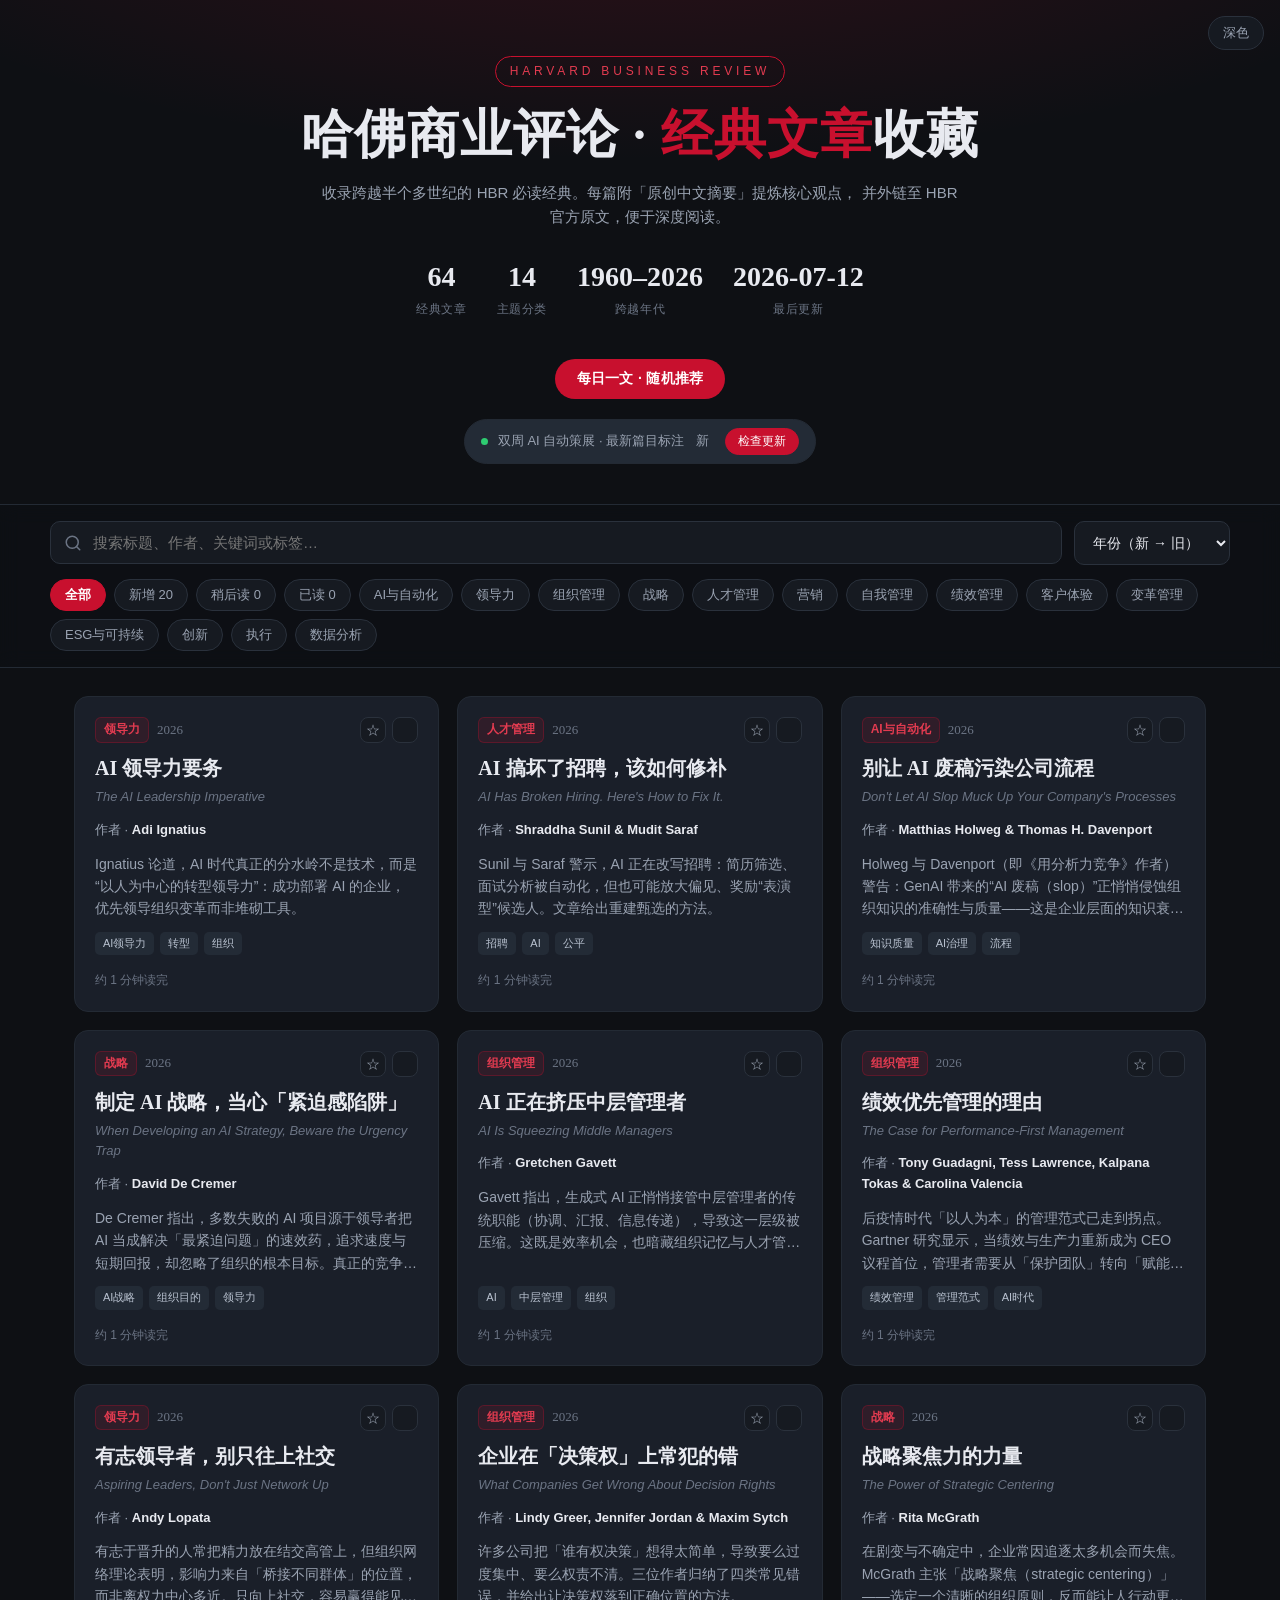
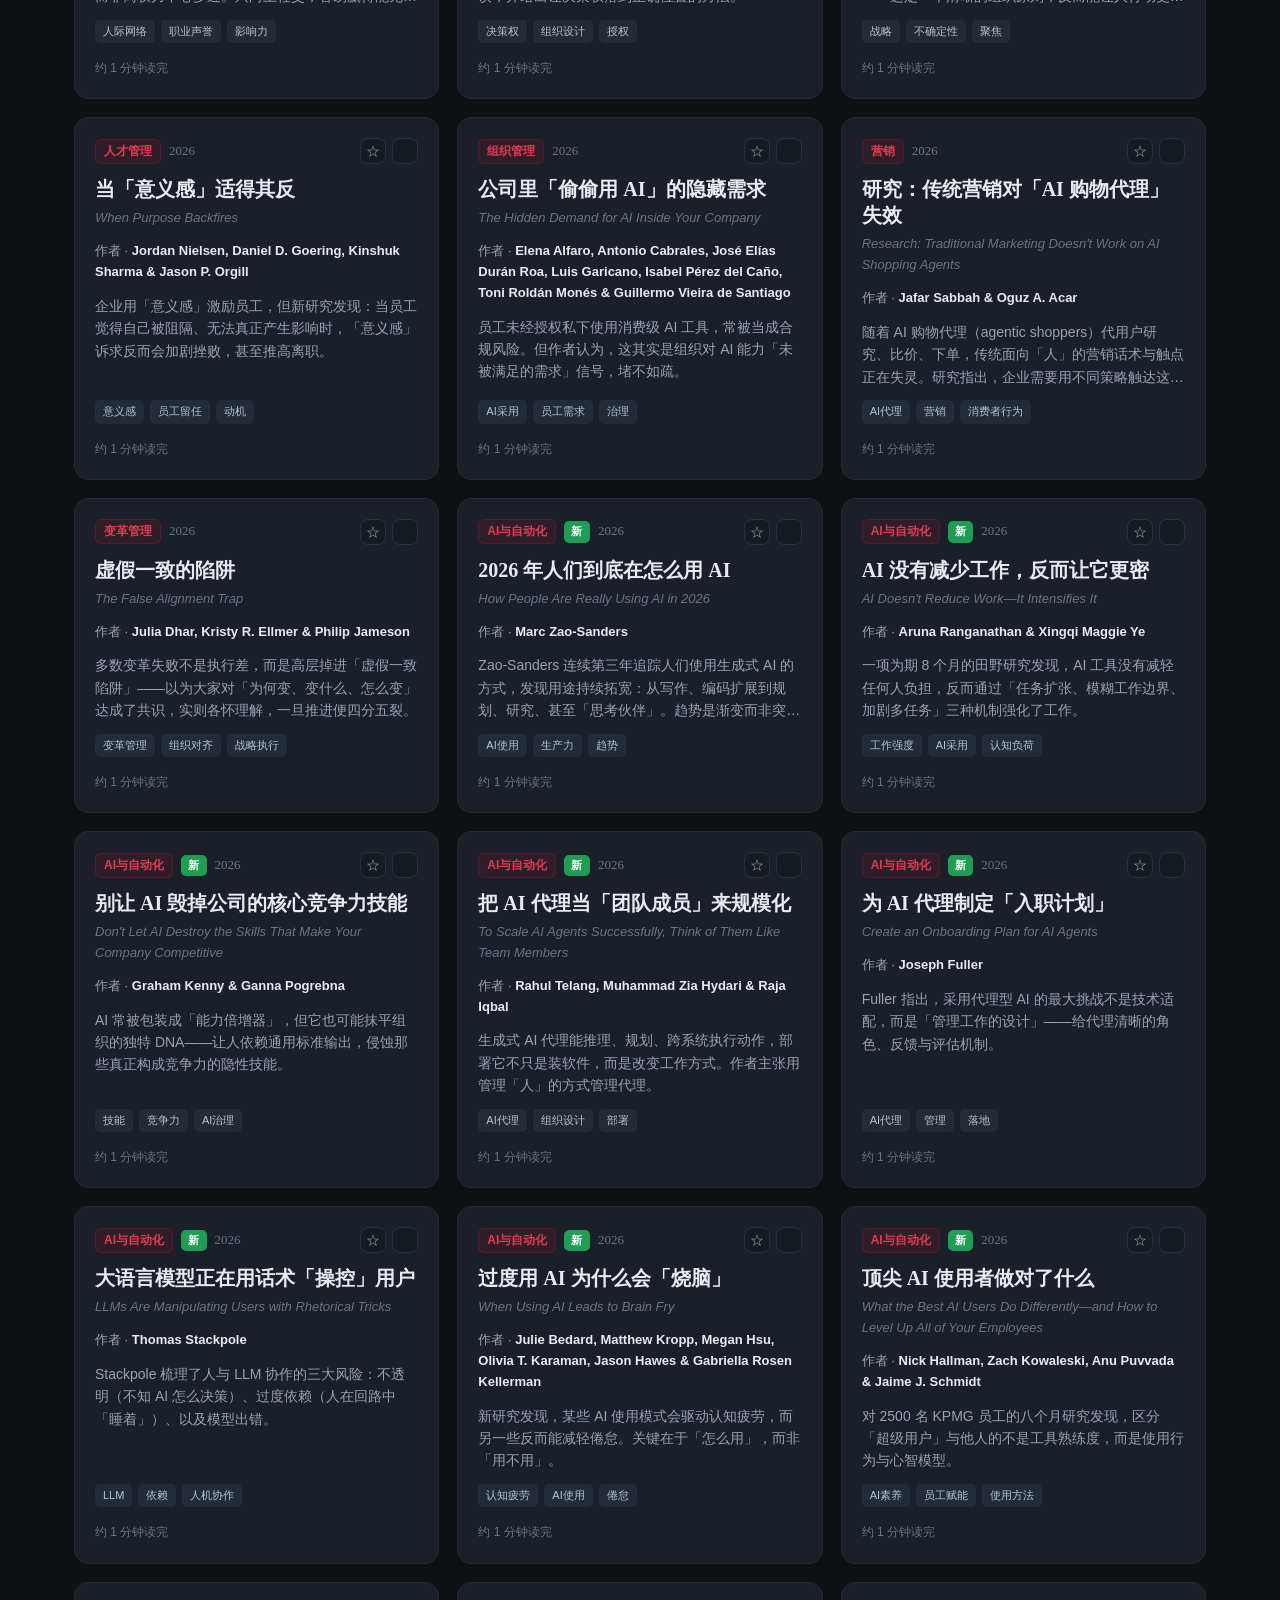
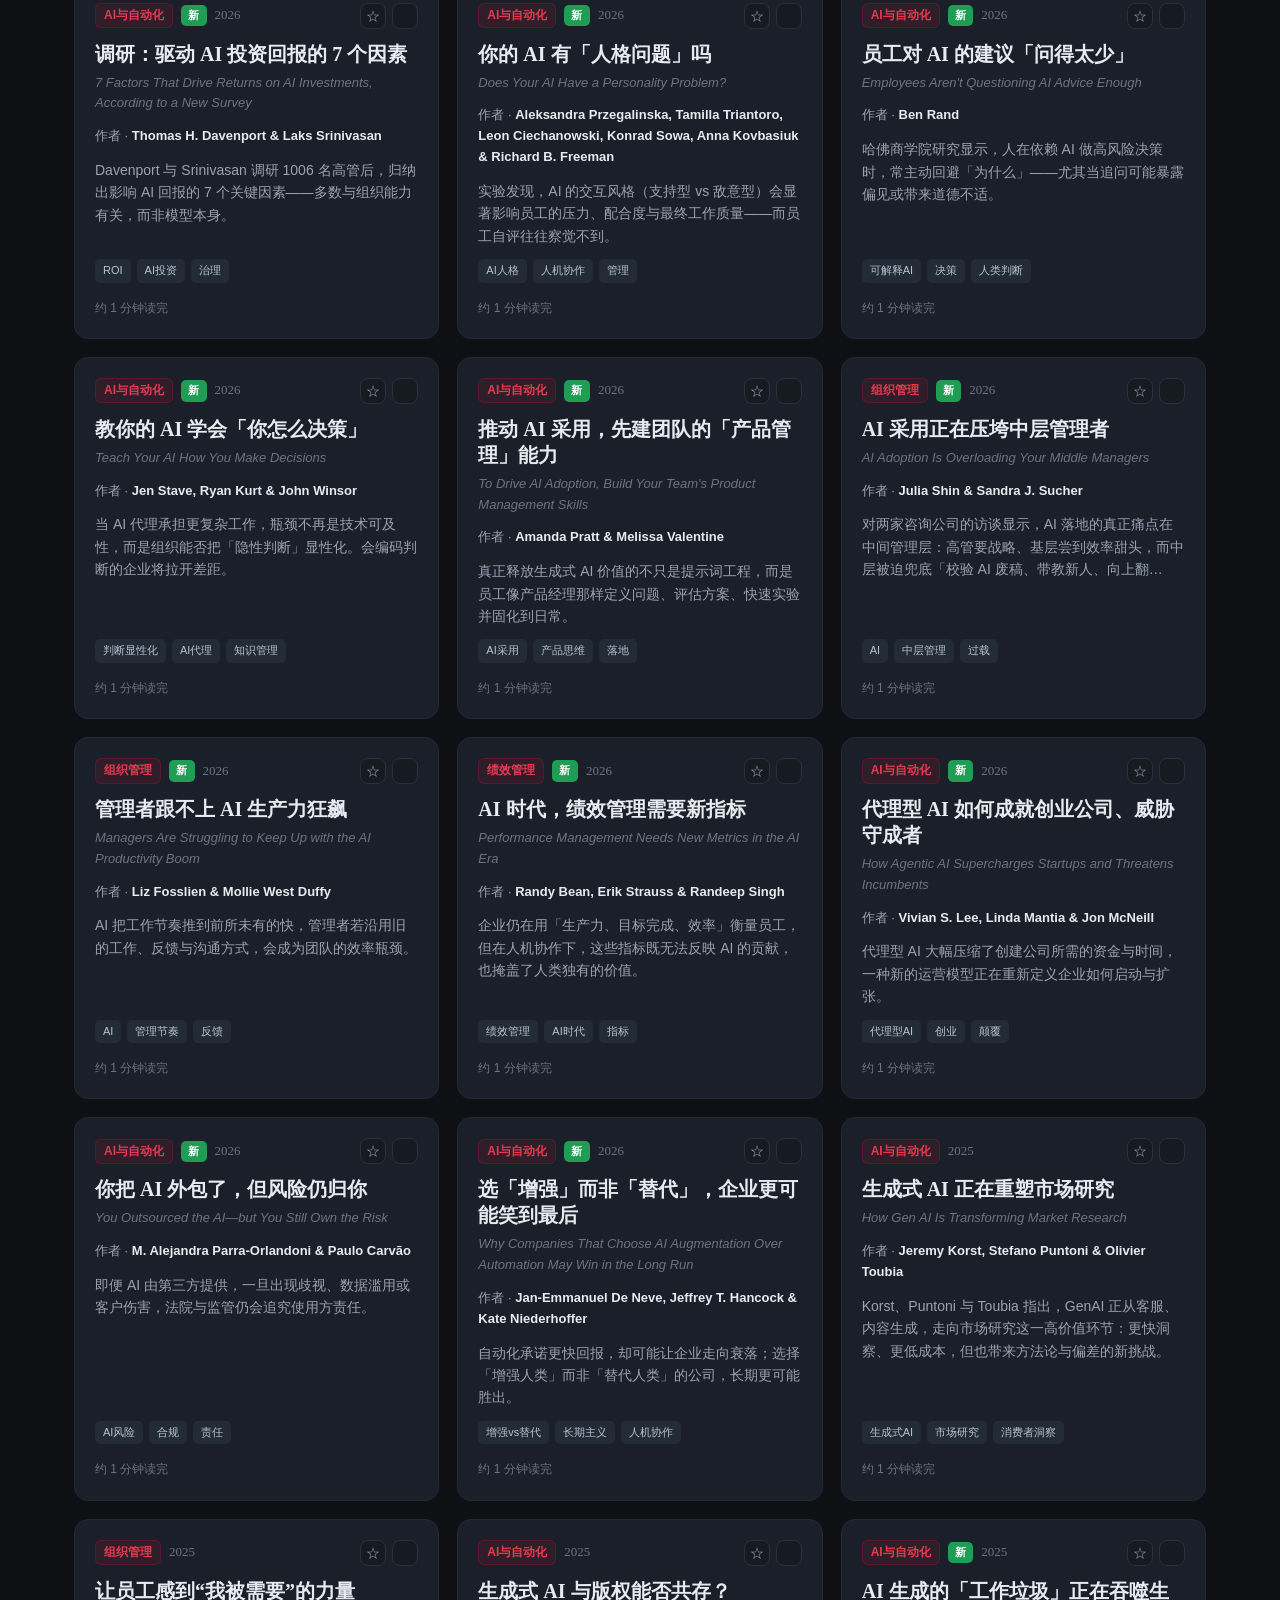
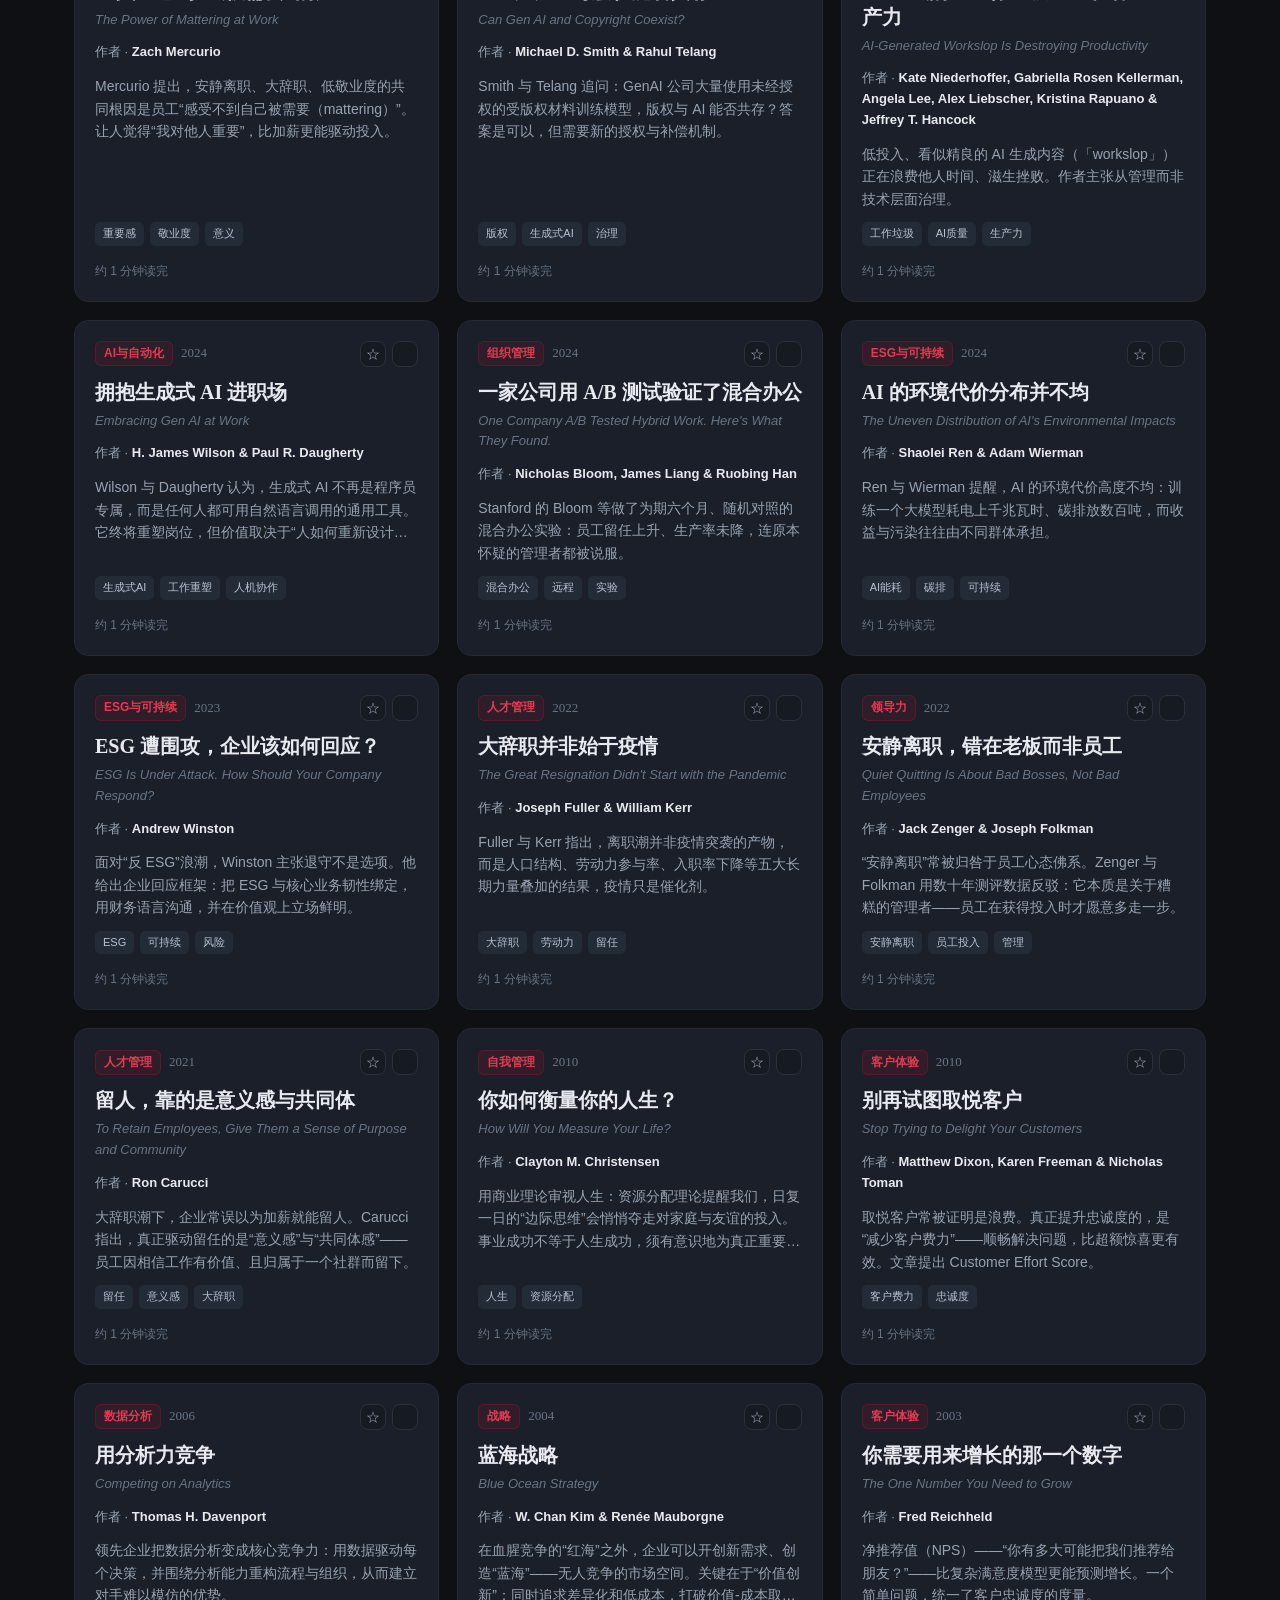
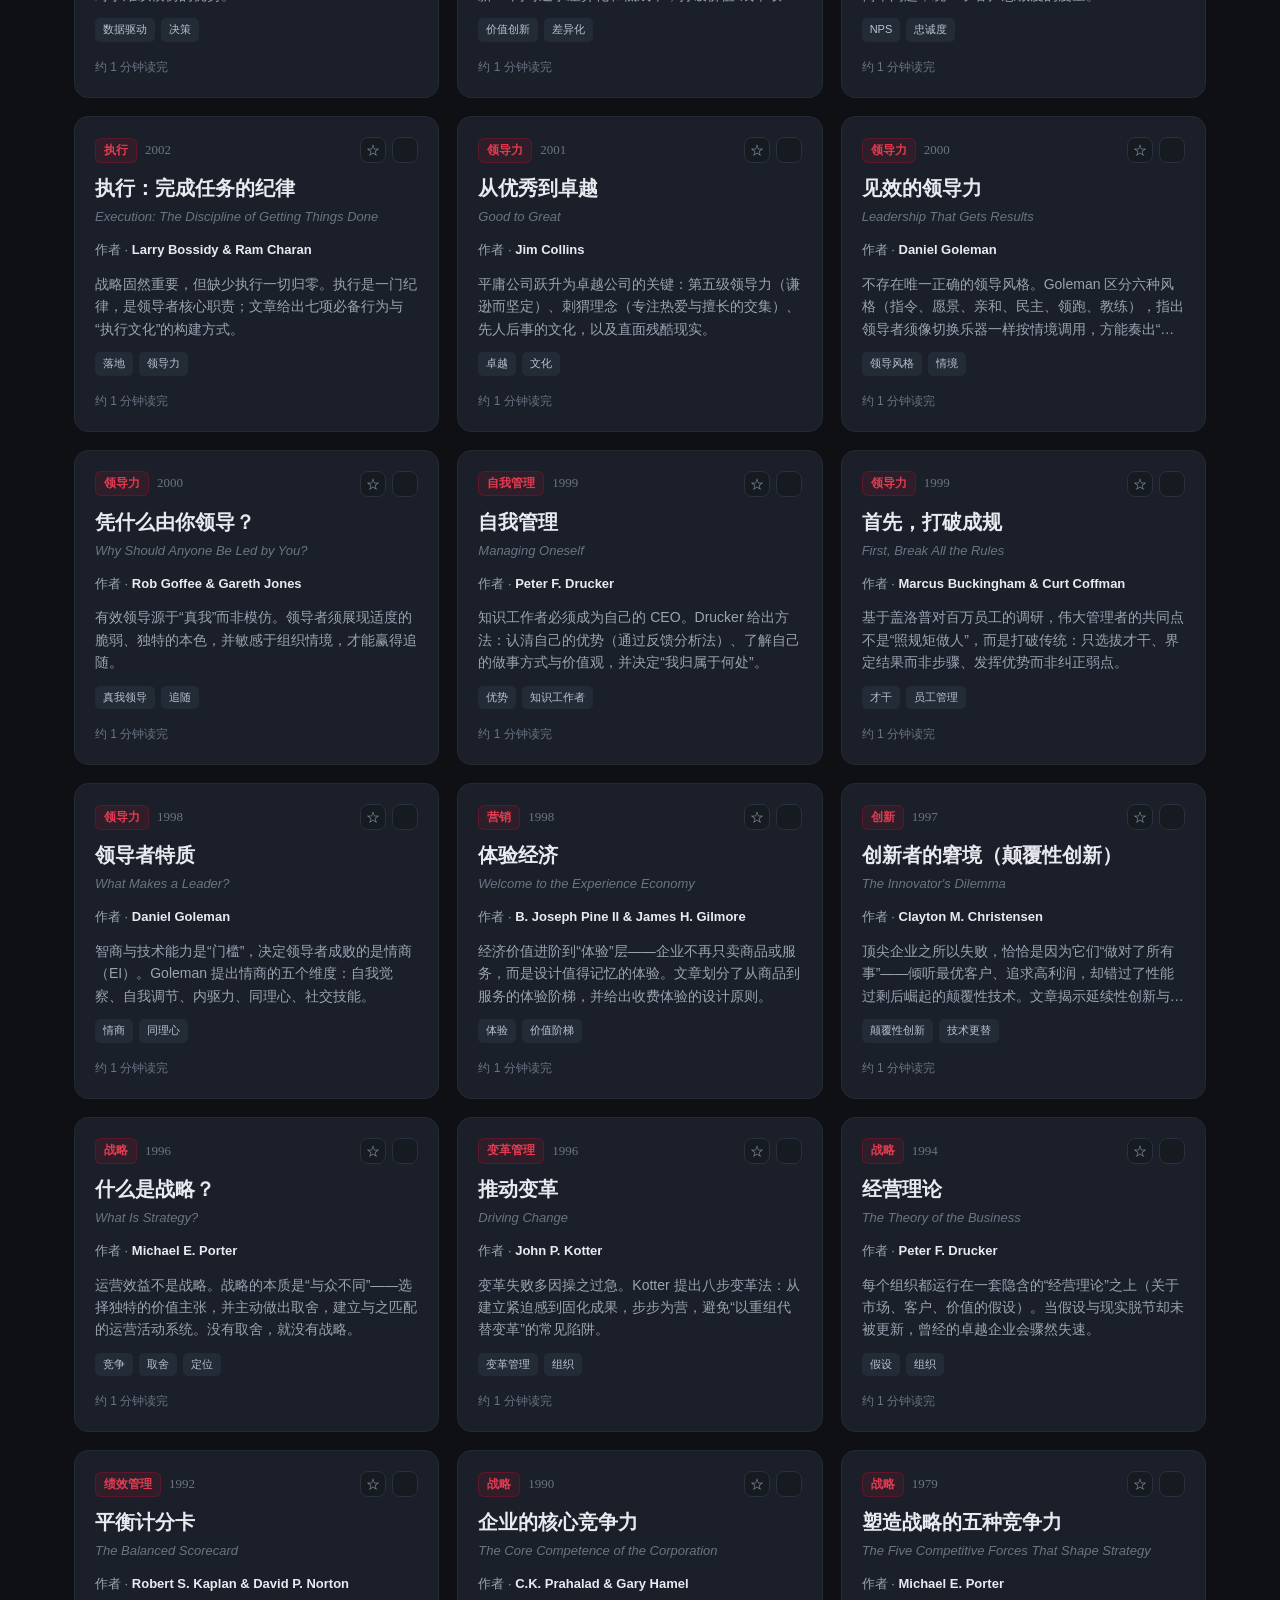
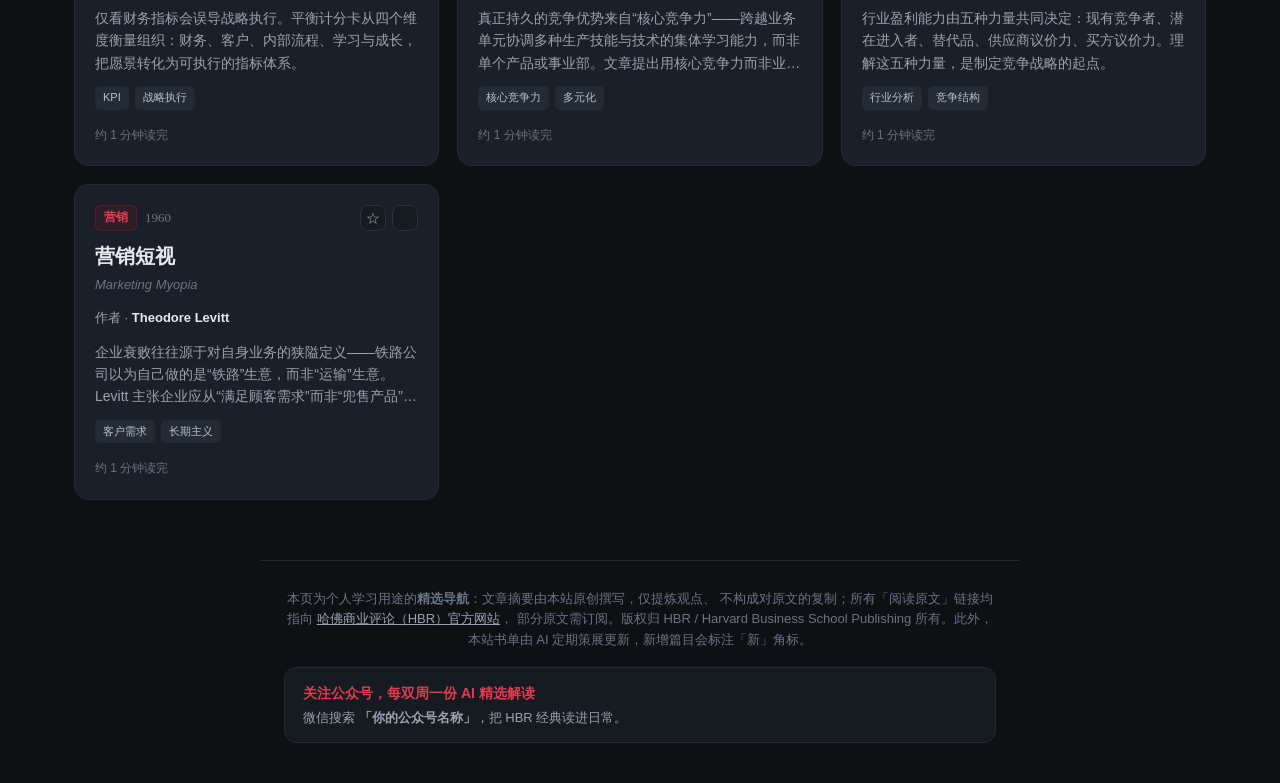
==== index.html @ be64303b "Initial commit: hbr-classics" ====
<!DOCTYPE html>
<html lang="zh-CN">
<head>
  <meta charset="UTF-8" />
  <meta name="viewport" content="width=device-width, initial-scale=1.0" />
  <title>哈佛商业评论 · 经典文章收藏</title>
  <meta name="description" content="精选哈佛商业评论（HBR）经典文章，原创中文摘要 + 官方外链，覆盖战略、领导力、营销、创新等领域。" />
  <meta property="og:type" content="website" />
  <meta property="og:site_name" content="HBR 经典文章收藏" />
  <meta property="og:title" content="哈佛商业评论 · 经典文章收藏" />
  <meta property="og:description" content="跨越半个多世纪的 HBR 必读经典，每篇配原创中文摘要与外链原文。双周 AI 自动策展更新。" />
  <meta property="og:image" content="https://ac1232373aa64253bb48bf611c06d689.app.codebuddy.work/og-cover.png" />
  <meta property="og:url" content="https://ac1232373aa64253bb48bf611c06d689.app.codebuddy.work" />
  <meta name="twitter:card" content="summary_large_image" />
  <meta name="twitter:title" content="哈佛商业评论 · 经典文章收藏" />
  <meta name="twitter:description" content="跨越半个多世纪的 HBR 必读经典，每篇配原创中文摘要与外链原文。" />
  <meta name="twitter:image" content="https://ac1232373aa64253bb48bf611c06d689.app.codebuddy.work/og-cover.png" />
  <link rel="stylesheet" href="styles.css" />
</head>
<body>
  <button id="theme-toggle" class="theme-toggle" aria-label="切换主题">深色</button>
  <button id="back-top" class="back-top" aria-label="返回顶部" title="返回顶部">↑</button>
  <!-- 顶部 -->
  <header class="hero">
    <span class="kicker">Harvard Business Review</span>
    <h1>哈佛商业评论 · <span class="red">经典文章</span>收藏</h1>
    <p class="sub">
      收录跨越半个多世纪的 HBR 必读经典。每篇附「原创中文摘要」提炼核心观点，
      并外链至 HBR 官方原文，便于深度阅读。
    </p>
    <div class="stats">
      <div class="stat">
        <span class="num" id="stat-total">0</span>
        <span class="lbl">经典文章</span>
      </div>
      <div class="stat">
        <span class="num" id="stat-cat">0</span>
        <span class="lbl">主题分类</span>
      </div>
      <div class="stat">
        <span class="num">1960–2026</span>
        <span class="lbl">跨越年代</span>
      </div>
      <div class="stat">
        <span class="num" id="stat-updated">—</span>
        <span class="lbl">最后更新</span>
      </div>
    </div>
    <div style="text-align:center; margin-top: 18px;">
      <button id="daily-pick" class="daily-btn">每日一文 · 随机推荐</button>
    </div>
    <div class="auto-update">
      <span class="live-dot"></span>
      <span>双周 AI 自动策展 · 最新篇目标注</span><span class="new">新</span>
      <button id="check-update" class="update-btn" title="检查并加载最新文章">检查更新</button>
    </div>
  </header>

  <!-- 控制栏 -->
  <div class="controls">
    <div class="search-row">
      <div class="search-box">
        <svg viewBox="0 0 24 24" fill="none" stroke-width="2"
          stroke-linecap="round" stroke-linejoin="round">
          <circle cx="11" cy="11" r="8"></circle>
          <line x1="21" y1="21" x2="16.65" y2="16.65"></line>
        </svg>
        <input id="search" type="text" placeholder="搜索标题、作者、关键词或标签…" />
      </div>
      <select id="sort" class="sort-select" aria-label="排序方式">
        <option value="year-desc">年份（新 → 旧）</option>
        <option value="year-asc">年份（旧 → 新）</option>
        <option value="title">标题（A → Z）</option>
      </select>
    </div>
    <div class="chips" id="chips"></div>
  </div>

  <!-- 卡片网格 -->
  <main class="grid" id="grid"></main>

  <!-- 页脚 -->
  <footer class="footer">
    <p>
      本页为个人学习用途的<strong>精选导航</strong>：文章摘要由本站原创撰写，仅提炼观点、
      不构成对原文的复制；所有「阅读原文」链接均指向
      <a href="https://hbr.org" target="_blank" rel="noopener noreferrer">哈佛商业评论（HBR）官方网站</a>，
      部分原文需订阅。版权归 HBR / Harvard Business School Publishing 所有。此外，本站书单由 AI 定期策展更新，新增篇目会标注「新」角标。
    </p>
    <div class="footer-cta">
      <div class="cta-title">关注公众号，每双周一份 AI 精选解读</div>
      <p>微信搜索 <strong>「你的公众号名称」</strong>，把 HBR 经典读进日常。</p>
    </div>
  </footer>

  <!-- 详情弹窗 -->
  <div class="modal-overlay" id="modal-overlay">
    <div class="modal" id="modal" role="dialog" aria-modal="true"></div>
  </div>

  <!-- 操作提示 -->
  <div id="toast" class="toast" role="status" aria-live="polite"></div>

  <script src="data.js"></script>
  <script src="app.js"></script>
</body>
</html>
---- styles.css ----
/* ============================================================
   HBR 经典文章收藏站 · 深色编辑风格
   强调色取 HBR 经典深红，标题用衬线营造杂志感
   ============================================================ */

:root {
  --bg: #0e1014;
  --bg-elev: #161a21;
  --bg-card: #1a1f29;
  --bg-card-hover: #20262f;
  --border: #2a313c;
  --border-soft: #232a34;
  --text: #e8eaf0;
  --text-dim: #9aa3b2;
  --text-faint: #6b7484;
  --accent: #c8102e;        /* HBR red */
  --accent-soft: #e23b50;
  --accent-bg: rgba(200, 16, 46, 0.12);
  --tag-bg: #232b36;
  --tag-text: #b9c2d0;
  --shadow: 0 8px 30px rgba(0, 0, 0, 0.35);
  --radius: 14px;
  --serif: Georgia, "Times New Roman", "Songti SC", "SimSun", serif;
  --sans: -apple-system, BlinkMacSystemFont, "Segoe UI", "PingFang SC",
    "Hiragino Sans GB", "Microsoft YaHei", sans-serif;
}

* {
  box-sizing: border-box;
  margin: 0;
  padding: 0;
}

html {
  scroll-behavior: smooth;
}

body {
  background: var(--bg);
  color: var(--text);
  font-family: var(--sans);
  line-height: 1.6;
  -webkit-font-smoothing: antialiased;
  min-height: 100vh;
}

/* ---------- 顶部 ---------- */
.hero {
  position: relative;
  padding: 56px 24px 40px;
  text-align: center;
  border-bottom: 1px solid var(--border-soft);
  background: radial-gradient(
      1200px 400px at 50% -120px,
      rgba(200, 16, 46, 0.18),
      transparent 70%
    ),
    var(--bg);
  overflow: hidden;
}

.hero .kicker {
  display: inline-block;
  letter-spacing: 0.32em;
  font-size: 12px;
  text-transform: uppercase;
  color: var(--accent-soft);
  border: 1px solid var(--accent);
  border-radius: 999px;
  padding: 5px 14px;
  margin-bottom: 18px;
}

.hero h1 {
  font-family: var(--serif);
  font-size: clamp(30px, 5vw, 52px);
  font-weight: 700;
  letter-spacing: 0.02em;
  line-height: 1.15;
}

.hero h1 .red {
  color: var(--accent);
}

.hero p.sub {
  margin: 16px auto 0;
  max-width: 640px;
  color: var(--text-dim);
  font-size: 15px;
}

.hero .stats {
  margin-top: 26px;
  display: flex;
  gap: 30px;
  justify-content: center;
  flex-wrap: wrap;
}

.hero .stats .stat {
  display: flex;
  flex-direction: column;
  align-items: center;
}

.hero .stats .num {
  font-family: var(--serif);
  font-size: 28px;
  font-weight: 700;
  color: var(--text);
}

.hero .stats .lbl {
  font-size: 12px;
  color: var(--text-faint);
  letter-spacing: 0.05em;
}

.auto-update {
  display: inline-flex;
  align-items: center;
  gap: 10px;
  margin-top: 20px;
  padding: 8px 16px;
  border-radius: 999px;
  background: var(--tag-bg);
  color: var(--text-dim);
  font-size: 13px;
  border: 1px solid var(--border-soft);
}

.auto-update .live-dot {
  width: 7px;
  height: 7px;
  border-radius: 50%;
  background: #2ecc71;
  box-shadow: 0 0 0 0 rgba(46, 204, 113, 0.4);
  animation: pulse 2s infinite;
}

@keyframes pulse {
  0% { box-shadow: 0 0 0 0 rgba(46, 204, 113, 0.4); }
  70% { box-shadow: 0 0 0 8px rgba(46, 204, 113, 0); }
  100% { box-shadow: 0 0 0 0 rgba(46, 204, 113, 0); }
}

.auto-update .new {
  margin-left: 2px;
}
.controls {
  position: sticky;
  top: 0;
  z-index: 20;
  background: rgba(14, 16, 20, 0.85);
  backdrop-filter: blur(10px);
  border-bottom: 1px solid var(--border-soft);
  padding: 16px 24px;
  display: flex;
  flex-direction: column;
  gap: 14px;
}

.search-row {
  display: flex;
  gap: 12px;
  flex-wrap: wrap;
  align-items: center;
  max-width: 1180px;
  margin: 0 auto;
  width: 100%;
}

.search-box {
  position: relative;
  flex: 1 1 320px;
}

.search-box svg {
  position: absolute;
  left: 14px;
  top: 50%;
  transform: translateY(-50%);
  width: 18px;
  height: 18px;
  stroke: var(--text-faint);
}

.search-box input {
  width: 100%;
  background: var(--bg-elev);
  border: 1px solid var(--border);
  color: var(--text);
  border-radius: 10px;
  padding: 12px 14px 12px 42px;
  font-size: 15px;
  outline: none;
  transition: border-color 0.15s, box-shadow 0.15s;
}

.search-box input:focus {
  border-color: var(--accent);
  box-shadow: 0 0 0 3px var(--accent-bg);
}

.sort-select {
  background: var(--bg-elev);
  border: 1px solid var(--border);
  color: var(--text);
  border-radius: 10px;
  padding: 12px 14px;
  font-size: 14px;
  outline: none;
  cursor: pointer;
}

.sort-select:focus {
  border-color: var(--accent);
}

.chips {
  display: flex;
  gap: 8px;
  flex-wrap: wrap;
  max-width: 1180px;
  margin: 0 auto;
  width: 100%;
}

.chip {
  background: var(--bg-elev);
  border: 1px solid var(--border);
  color: var(--text-dim);
  border-radius: 999px;
  padding: 6px 14px;
  font-size: 13px;
  cursor: pointer;
  transition: all 0.15s;
  white-space: nowrap;
}

.chip:hover {
  border-color: var(--accent);
  color: var(--text);
}

.chip.active {
  background: var(--accent);
  border-color: var(--accent);
  color: #fff;
  font-weight: 600;
}

/* ---------- 网格 ---------- */
.grid {
  max-width: 1180px;
  margin: 28px auto 60px;
  padding: 0 24px;
  display: grid;
  grid-template-columns: repeat(auto-fill, minmax(320px, 1fr));
  gap: 18px;
}

.card {
  background: var(--bg-card);
  border: 1px solid var(--border-soft);
  border-radius: var(--radius);
  padding: 20px;
  cursor: pointer;
  display: flex;
  flex-direction: column;
  gap: 12px;
  transition: transform 0.15s, border-color 0.15s, background 0.15s;
  position: relative;
  overflow: hidden;
}

.card::before {
  content: "";
  position: absolute;
  left: 0;
  top: 0;
  bottom: 0;
  width: 3px;
  background: var(--accent);
  opacity: 0;
  transition: opacity 0.15s;
}

.card:hover {
  transform: translateY(-3px);
  border-color: var(--border);
  background: var(--bg-card-hover);
  box-shadow: var(--shadow);
}

.card:hover::before {
  opacity: 1;
}

.card .meta-top {
  display: flex;
  justify-content: space-between;
  align-items: center;
  font-size: 12px;
  color: var(--text-faint);
}

.card .cat-badge {
  background: var(--accent-bg);
  color: var(--accent-soft);
  border: 1px solid rgba(200, 16, 46, 0.3);
  border-radius: 6px;
  padding: 2px 8px;
  font-weight: 600;
}

.card .year {
  font-family: var(--serif);
  font-size: 13px;
}

.card h3 {
  font-family: var(--serif);
  font-size: 20px;
  line-height: 1.3;
  color: var(--text);
}

.card .en-title {
  font-size: 13px;
  color: var(--text-faint);
  font-style: italic;
  margin-top: -6px;
}

.card .author {
  font-size: 13px;
  color: var(--text-dim);
}

.card .author b {
  color: var(--text);
  font-weight: 600;
}

.card .summary {
  font-size: 14px;
  color: var(--text-dim);
  display: -webkit-box;
  -webkit-line-clamp: 3;
  -webkit-box-orient: vertical;
  overflow: hidden;
}

.card .tags {
  display: flex;
  gap: 6px;
  flex-wrap: wrap;
  margin-top: auto;
}

.card .tag {
  background: var(--tag-bg);
  color: var(--tag-text);
  font-size: 11px;
  border-radius: 5px;
  padding: 3px 8px;
}

.card .new-badge {
  background: #1f9d55;
  color: #fff;
  font-size: 11px;
  font-weight: 700;
  border-radius: 5px;
  padding: 2px 7px;
  letter-spacing: 0.05em;
}

.empty {
  text-align: center;
  color: var(--text-faint);
  padding: 60px 20px;
  grid-column: 1 / -1;
}

/* ---------- 弹窗 ---------- */
.modal-overlay {
  position: fixed;
  inset: 0;
  background: rgba(0, 0, 0, 0.6);
  backdrop-filter: blur(4px);
  display: flex;
  align-items: center;
  justify-content: center;
  padding: 24px;
  z-index: 100;
  opacity: 0;
  pointer-events: none;
  transition: opacity 0.18s;
}

.modal-overlay.open {
  opacity: 1;
  pointer-events: auto;
}

.modal {
  background: var(--bg-elev);
  border: 1px solid var(--border);
  border-radius: 16px;
  max-width: 640px;
  width: 100%;
  max-height: 86vh;
  overflow-y: auto;
  padding: 30px;
  position: relative;
  transform: translateY(12px);
  transition: transform 0.18s;
}

.modal-overlay.open .modal {
  transform: translateY(0);
}

.modal .close {
  position: absolute;
  top: 18px;
  right: 18px;
  background: var(--bg-card);
  border: 1px solid var(--border);
  color: var(--text-dim);
  width: 34px;
  height: 34px;
  border-radius: 8px;
  cursor: pointer;
  font-size: 18px;
  line-height: 1;
  transition: all 0.15s;
}

.modal .close:hover {
  color: var(--text);
  border-color: var(--accent);
}

.modal .cat-badge {
  display: inline-block;
  background: var(--accent-bg);
  color: var(--accent-soft);
  border: 1px solid rgba(200, 16, 46, 0.3);
  border-radius: 6px;
  padding: 3px 10px;
  font-size: 12px;
  font-weight: 600;
  margin-bottom: 14px;
}

.modal h2 {
  font-family: var(--serif);
  font-size: 26px;
  line-height: 1.25;
  margin-bottom: 6px;
}

.modal .en-title {
  font-style: italic;
  color: var(--text-faint);
  font-size: 14px;
  margin-bottom: 16px;
}

.modal .byline {
  font-size: 14px;
  color: var(--text-dim);
  padding-bottom: 16px;
  border-bottom: 1px solid var(--border-soft);
  margin-bottom: 18px;
}

.modal .byline b {
  color: var(--text);
}

.modal .section-label {
  font-size: 12px;
  letter-spacing: 0.08em;
  text-transform: uppercase;
  color: var(--accent-soft);
  margin-bottom: 8px;
}

.modal .detail {
  font-size: 15px;
  color: var(--text-dim);
  margin-bottom: 22px;
}

.modal .tags {
  display: flex;
  gap: 8px;
  flex-wrap: wrap;
  margin-bottom: 24px;
}

.modal .tag {
  background: var(--tag-bg);
  color: var(--tag-text);
  font-size: 12px;
  border-radius: 6px;
  padding: 4px 10px;
}

.modal .read-link {
  display: inline-flex;
  align-items: center;
  gap: 8px;
  background: var(--accent);
  color: #fff;
  text-decoration: none;
  font-weight: 600;
  font-size: 14px;
  padding: 12px 20px;
  border-radius: 10px;
  transition: background 0.15s;
}

.modal .read-link:hover {
  background: var(--accent-soft);
}

.modal .read-link svg {
  width: 16px;
  height: 16px;
  stroke: #fff;
}

/* ---------- 页脚 ---------- */
.footer {
  border-top: 1px solid var(--border-soft);
  padding: 28px 24px 40px;
  text-align: center;
  color: var(--text-faint);
  font-size: 13px;
  max-width: 760px;
  margin: 0 auto;
}

.footer a {
  color: var(--text-dim);
}

/* ---------- 响应式 ---------- */
@media (max-width: 600px) {
  .hero {
    padding: 40px 18px 30px;
  }
  .grid {
    grid-template-columns: 1fr;
    padding: 0 16px;
  }
  .controls {
    padding: 14px 16px;
  }
}

/* ---------- 主题切换按钮 ---------- */
.theme-toggle {
  position: fixed;
  top: 16px;
  right: 16px;
  z-index: 60;
  background: var(--bg-elev);
  border: 1px solid var(--border);
  color: var(--text-dim);
  border-radius: 999px;
  padding: 7px 14px;
  font-size: 13px;
  cursor: pointer;
  transition: all 0.15s;
}
.theme-toggle:hover {
  border-color: var(--accent);
  color: var(--text);
}

/* ---------- 每日一文 ---------- */
.daily-btn {
  margin-top: 22px;
  display: inline-flex;
  align-items: center;
  gap: 8px;
  background: var(--accent);
  color: #fff;
  border: none;
  border-radius: 999px;
  padding: 11px 22px;
  font-size: 14px;
  font-weight: 600;
  cursor: pointer;
  transition: background 0.15s;
  letter-spacing: 0.02em;
}
.daily-btn:hover {
  background: var(--accent-soft);
}

/* ---------- 卡片：阅读状态与动作 ---------- */
.card .meta-top {
  flex-wrap: wrap;
  gap: 8px;
}
.card .meta-acts {
  margin-left: auto;
  display: flex;
  gap: 6px;
}
.card .act {
  width: 26px;
  height: 26px;
  border-radius: 8px;
  border: 1px solid var(--border);
  background: var(--bg-elev);
  color: var(--text-dim);
  cursor: pointer;
  font-size: 14px;
  line-height: 1;
  display: flex;
  align-items: center;
  justify-content: center;
  transition: all 0.15s;
}
.card .act:hover {
  border-color: var(--accent);
  color: var(--text);
}
.card .act.later.on {
  color: #f5b301;
  border-color: #f5b301;
}
.card .act.read.on {
  color: #1f9d55;
  border-color: #1f9d55;
}
.card.read h3 {
  color: var(--text-dim);
}
.card .read-time {
  font-size: 12px;
  color: var(--text-faint);
  margin-top: 4px;
}
.card.read .read-time {
  color: #1f9d55;
}

/* ---------- 弹窗：动作 + 相关 ---------- */
.modal .modal-actions {
  display: flex;
  gap: 10px;
  margin-bottom: 22px;
  flex-wrap: wrap;
}
.modal .mini-btn {
  background: var(--bg-card);
  border: 1px solid var(--border);
  color: var(--text-dim);
  border-radius: 8px;
  padding: 8px 14px;
  font-size: 13px;
  cursor: pointer;
  transition: all 0.15s;
}
.modal .mini-btn:hover {
  border-color: var(--accent);
  color: var(--text);
}
.modal .mini-btn.later.on {
  color: #f5b301;
  border-color: #f5b301;
}
.modal .mini-btn.read.on {
  color: #1f9d55;
  border-color: #1f9d55;
}
.modal .related-label {
  margin-top: 2px;
}
.modal .related {
  display: flex;
  flex-direction: column;
  gap: 8px;
  margin-bottom: 24px;
}
.modal .rel-item {
  display: flex;
  align-items: center;
  gap: 10px;
  text-align: left;
  background: var(--bg-card);
  border: 1px solid var(--border-soft);
  border-radius: 10px;
  padding: 10px 14px;
  cursor: pointer;
  transition: all 0.15s;
}
.modal .rel-item:hover {
  border-color: var(--accent);
  background: var(--bg-card-hover);
}
.modal .rel-cat {
  font-size: 11px;
  color: var(--accent-soft);
  background: var(--accent-bg);
  border-radius: 5px;
  padding: 2px 7px;
  white-space: nowrap;
}
.modal .rel-title {
  flex: 1;
  font-size: 14px;
  color: var(--text);
}
.modal .rel-year {
  font-size: 12px;
  color: var(--text-faint);
  font-family: var(--serif);
}

/* ---------- 浅色主题 ---------- */
:root.light {
  --bg: #f6f7f9;
  --bg-elev: #ffffff;
  --bg-card: #ffffff;
  --bg-card-hover: #f0f2f5;
  --border: #e2e6ec;
  --border-soft: #eaeef3;
  --text: #1a1f29;
  --text-dim: #5a6472;
  --text-faint: #97a0ad;
  --accent-bg: rgba(200, 16, 46, 0.08);
  --tag-bg: #eef1f5;
  --tag-text: #5a6472;
  --shadow: 0 8px 30px rgba(0, 0, 0, 0.08);
}
:root.light .hero {
  background: radial-gradient(
      1200px 400px at 50% -120px,
      rgba(200, 16, 46, 0.1),
      transparent 70%
    ),
    var(--bg);
}
:root.light .controls {
  background: rgba(246, 247, 249, 0.85);
}
:root.light .card.read h3 {
  color: var(--text-faint);
}

/* ---------- 搜索高亮 ---------- */
mark {
  background: rgba(200, 16, 46, 0.25);
  color: #fff;
  padding: 0 2px;
  border-radius: 3px;
}
:root.light mark {
  background: rgba(200, 16, 46, 0.15);
  color: var(--accent);
}

/* ---------- 返回顶部 ---------- */
.back-top {
  position: fixed;
  bottom: 24px;
  right: 24px;
  z-index: 60;
  width: 44px;
  height: 44px;
  border-radius: 50%;
  background: var(--bg-elev);
  border: 1px solid var(--border);
  color: var(--text-dim);
  font-size: 18px;
  cursor: pointer;
  opacity: 0;
  transform: translateY(10px);
  pointer-events: none;
  transition: all 0.2s;
  box-shadow: var(--shadow);
}
.back-top.show {
  opacity: 1;
  transform: translateY(0);
  pointer-events: auto;
}
.back-top:hover {
  border-color: var(--accent);
  color: var(--accent);
}

/* ---------- 弹窗 CTA ---------- */
.cta-box {
  background: var(--accent-bg);
  border: 1px solid rgba(200, 16, 46, 0.25);
  border-radius: 12px;
  padding: 16px 18px;
  margin-bottom: 20px;
}
.cta-box .cta-title {
  font-size: 14px;
  font-weight: 600;
  color: var(--accent-soft);
  margin-bottom: 6px;
}
.cta-box p {
  font-size: 13px;
  color: var(--text-dim);
  margin: 0;
  line-height: 1.5;
}
.cta-box strong {
  color: var(--text);
}

/* ---------- 页脚公众号入口 ---------- */
.footer-cta {
  margin-top: 16px;
  padding: 14px 18px;
  background: var(--bg-elev);
  border: 1px solid var(--border-soft);
  border-radius: 12px;
  text-align: left;
}
.footer-cta .cta-title {
  font-size: 14px;
  font-weight: 600;
  color: var(--accent-soft);
  margin-bottom: 4px;
}
.footer-cta p {
  color: var(--text-dim);
  margin: 0;
  line-height: 1.5;
}

/* ---------- 检查更新按钮 ---------- */
.update-btn {
  margin-left: 6px;
  background: transparent;
  border: 1px solid var(--accent);
  color: var(--accent-soft);
  border-radius: 999px;
  padding: 4px 12px;
  font-size: 12px;
  cursor: pointer;
  transition: all 0.15s;
  white-space: nowrap;
}
.update-btn:hover {
  background: var(--accent);
  color: #fff;
}
.update-btn:disabled {
  opacity: 0.6;
  cursor: default;
}
.update-btn.has-update {
  background: var(--accent);
  color: #fff;
  animation: pulse-btn 1.8s infinite;
}
@keyframes pulse-btn {
  0% { box-shadow: 0 0 0 0 rgba(200, 16, 46, 0.5); }
  70% { box-shadow: 0 0 0 7px rgba(200, 16, 46, 0); }
  100% { box-shadow: 0 0 0 0 rgba(200, 16, 46, 0); }
}

/* ---------- Toast ---------- */
.toast {
  position: fixed;
  left: 50%;
  bottom: 40px;
  transform: translate(-50%, 20px);
  background: var(--bg-elev);
  border: 1px solid var(--border);
  color: var(--text);
  font-size: 14px;
  padding: 12px 20px;
  border-radius: 12px;
  box-shadow: var(--shadow);
  opacity: 0;
  pointer-events: none;
  z-index: 200;
  transition: opacity 0.2s, transform 0.2s;
  max-width: 86vw;
  text-align: center;
}
.toast.show {
  opacity: 1;
  transform: translate(-50%, 0);
}
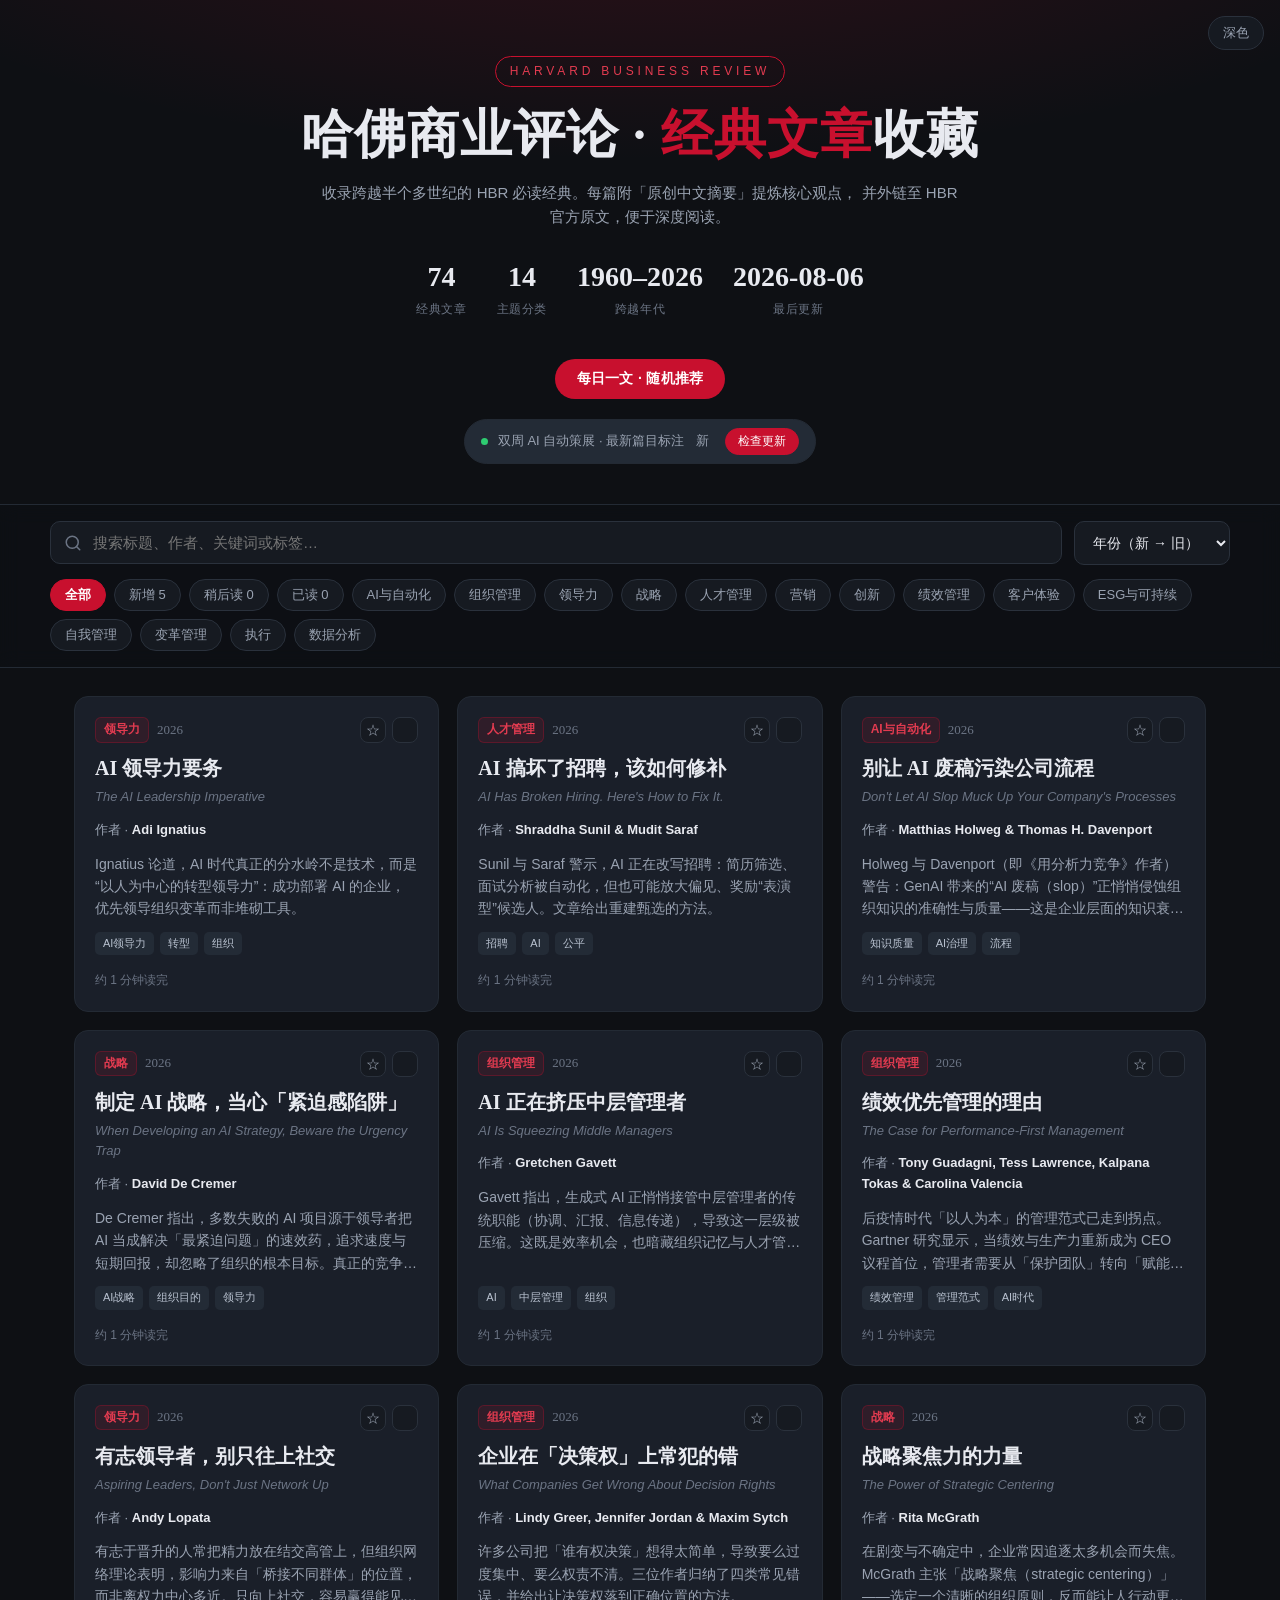
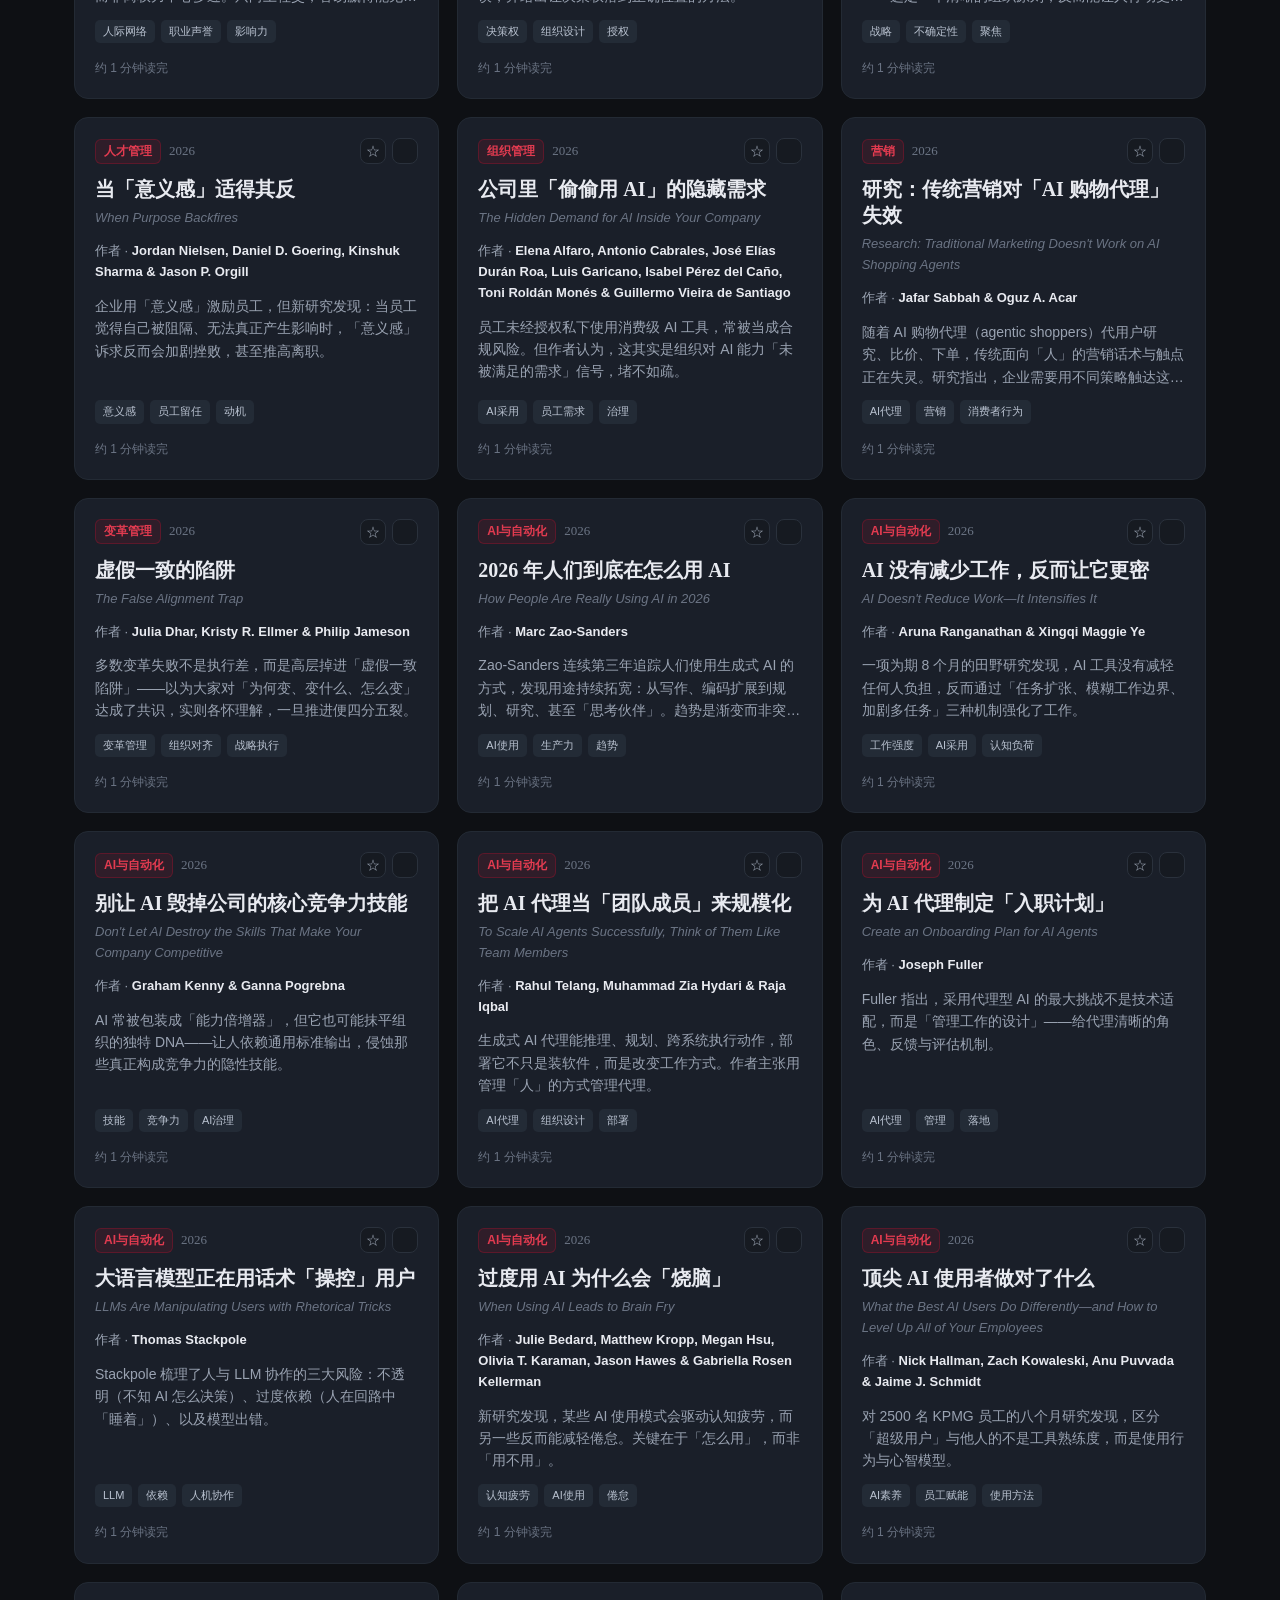
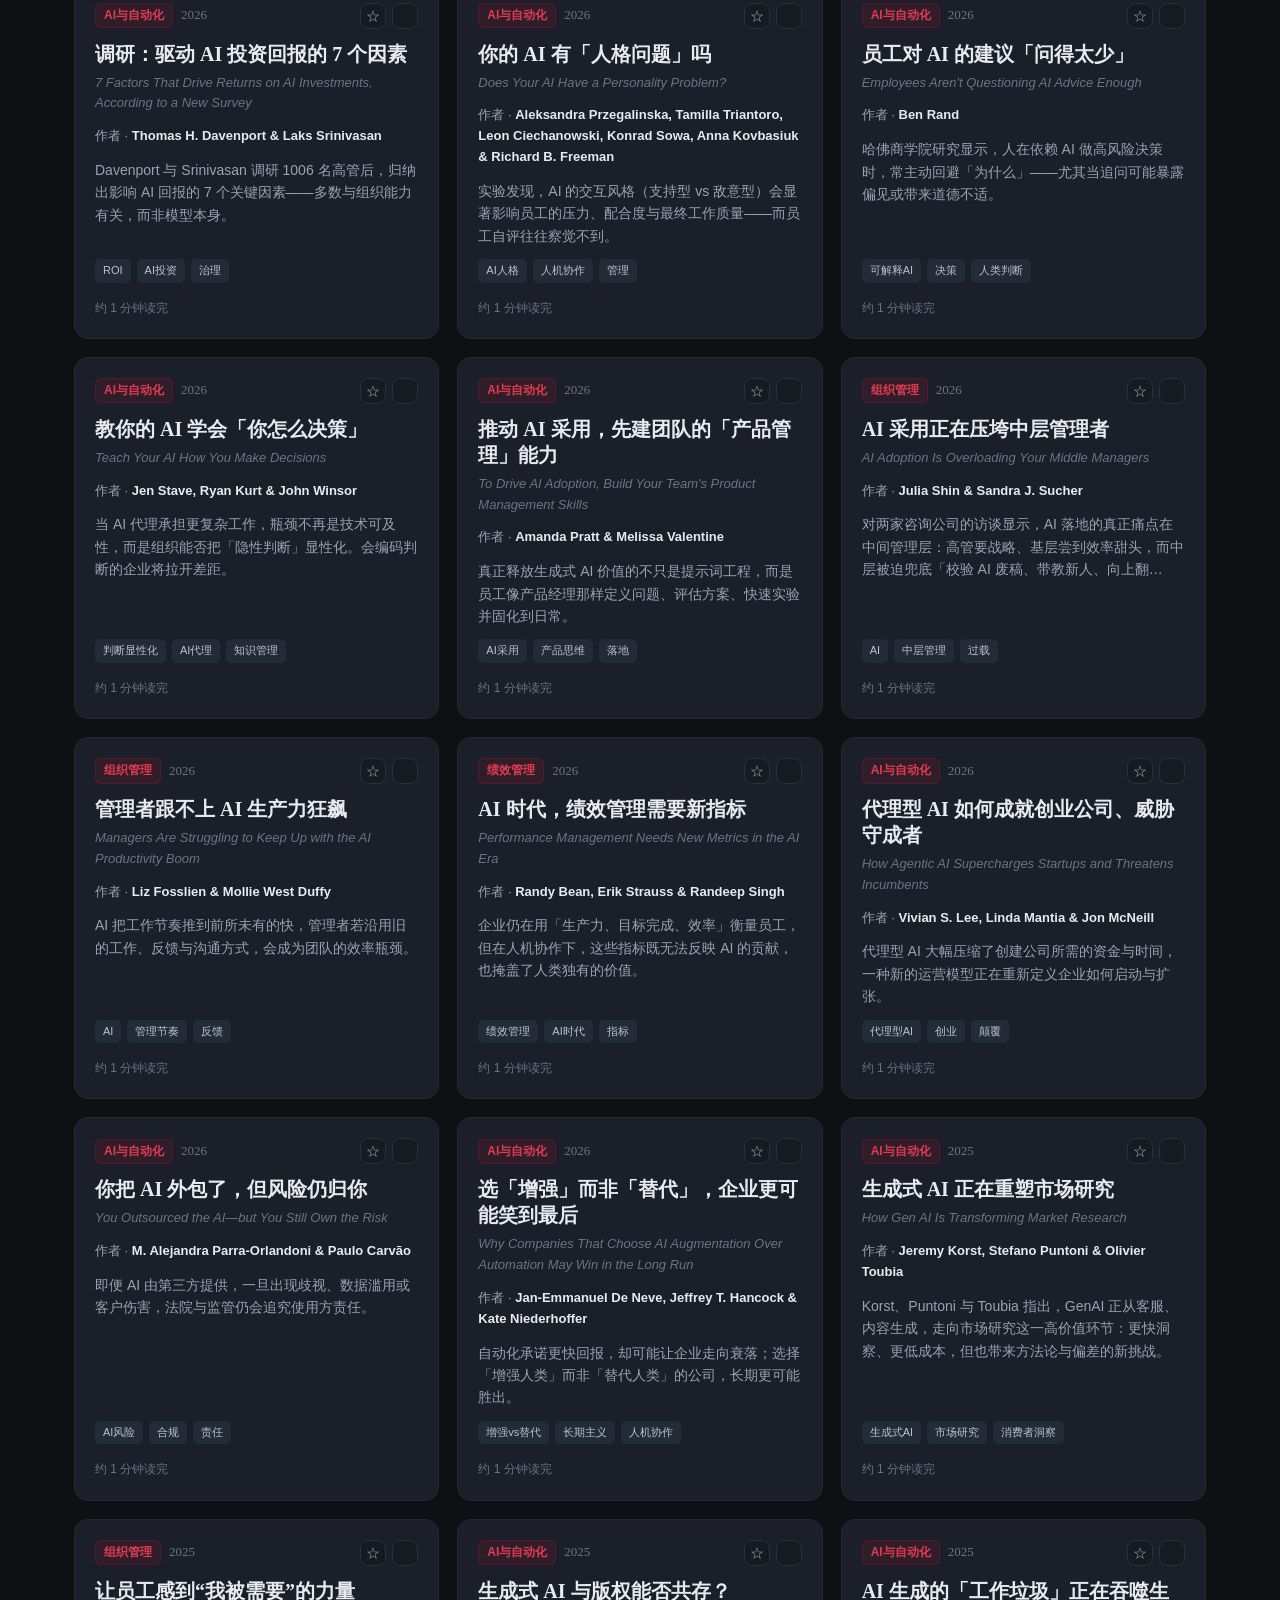
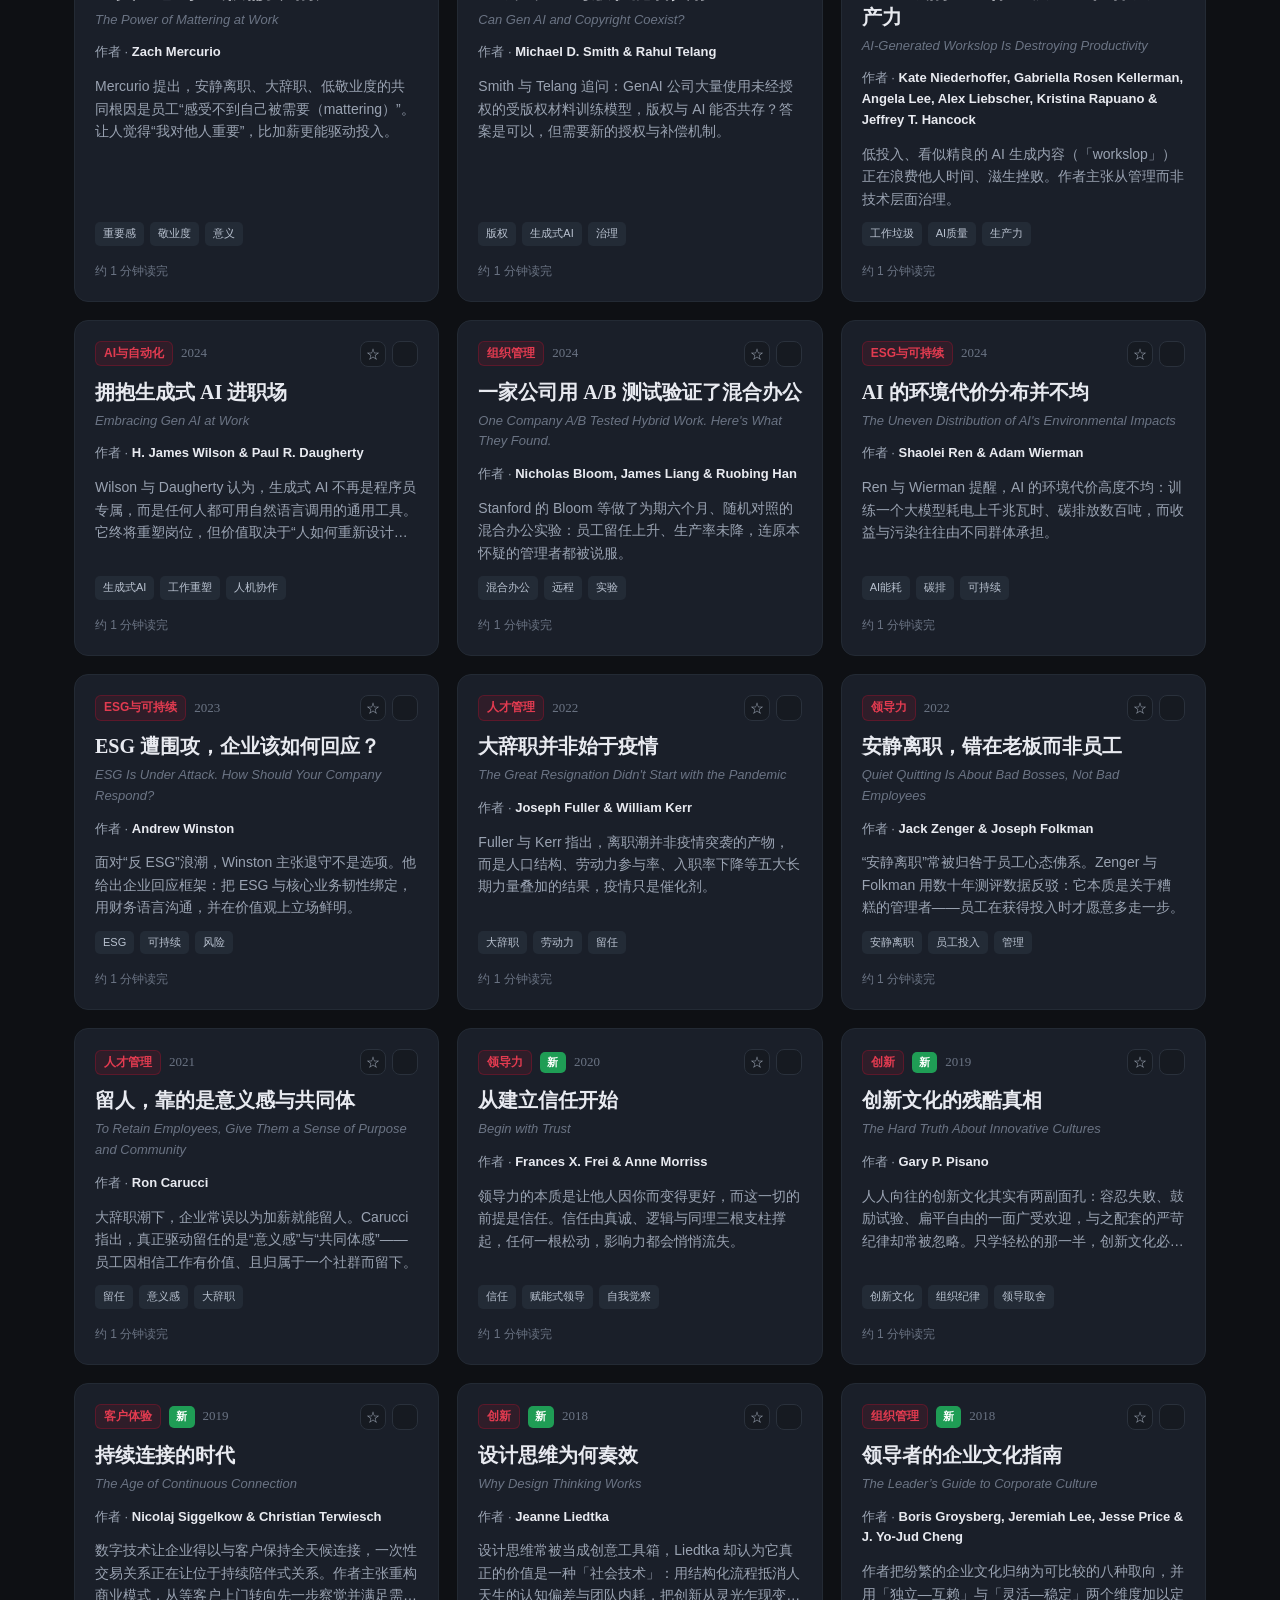
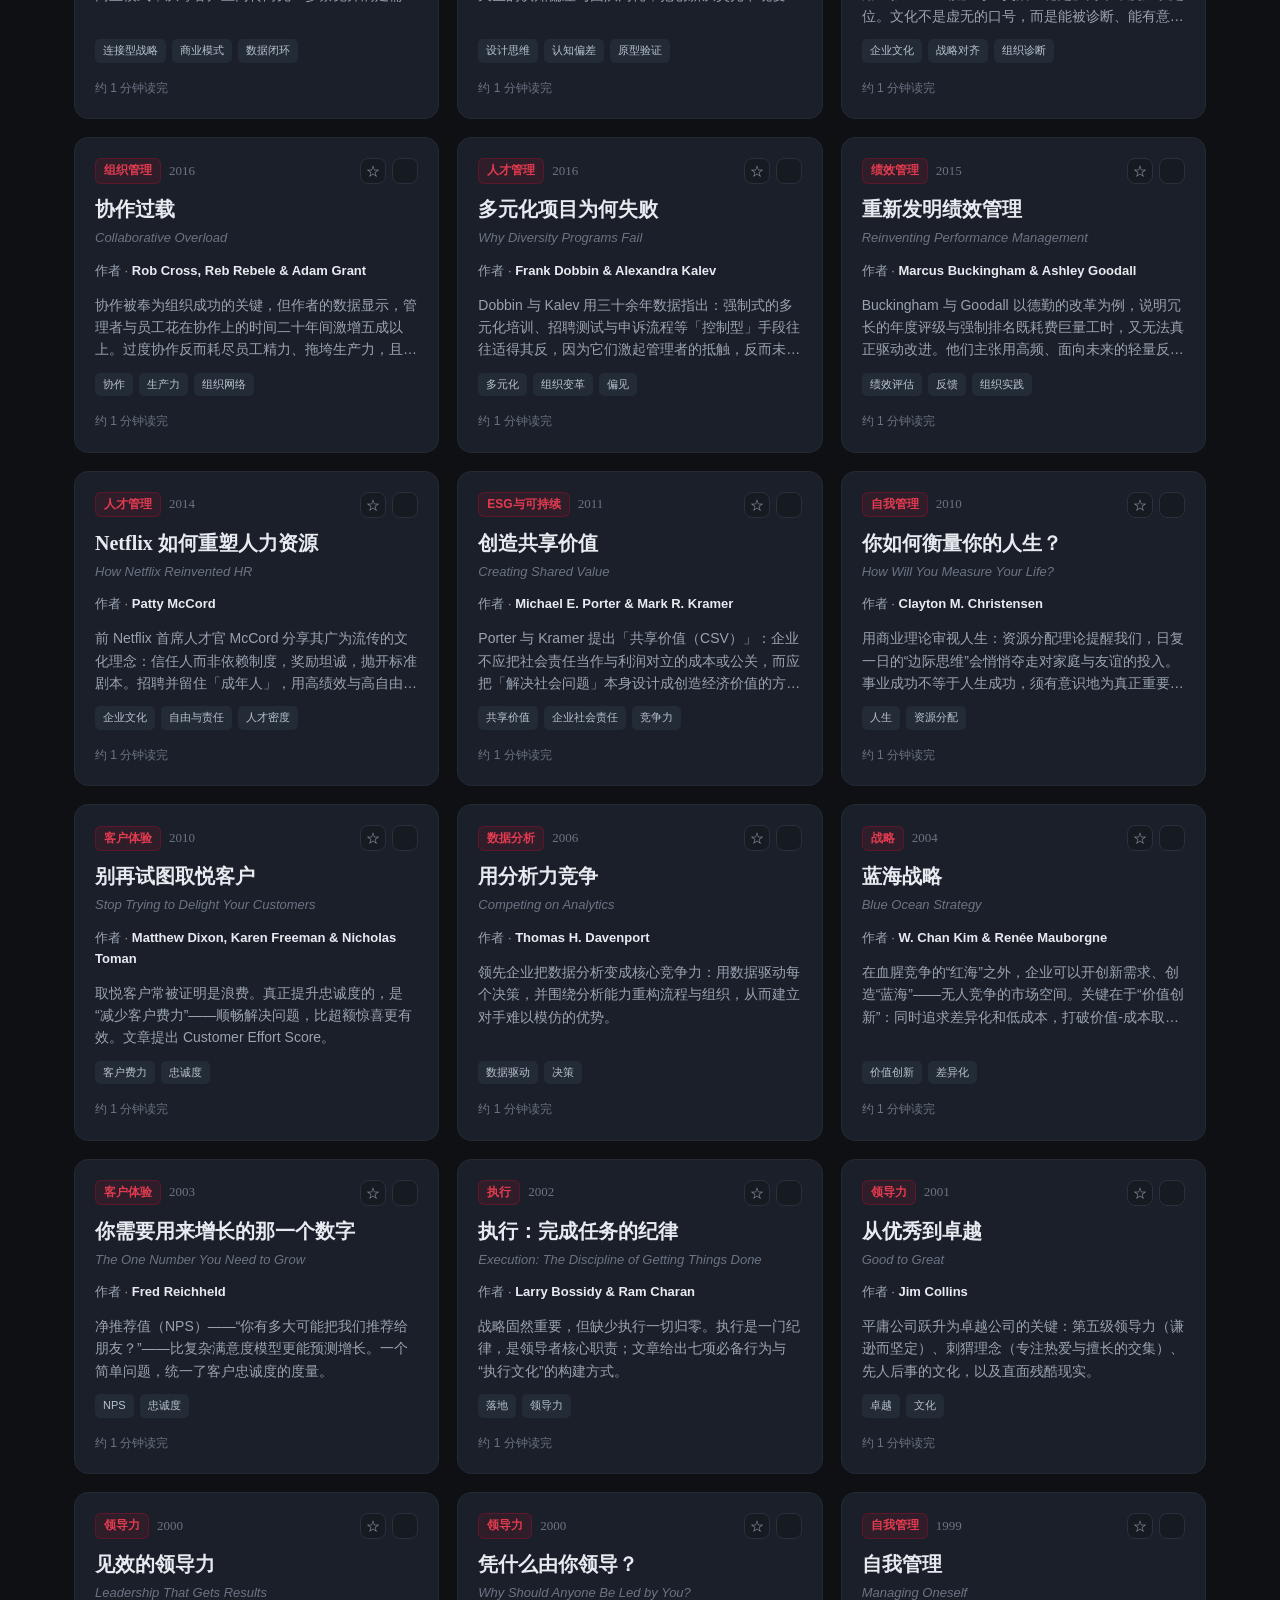
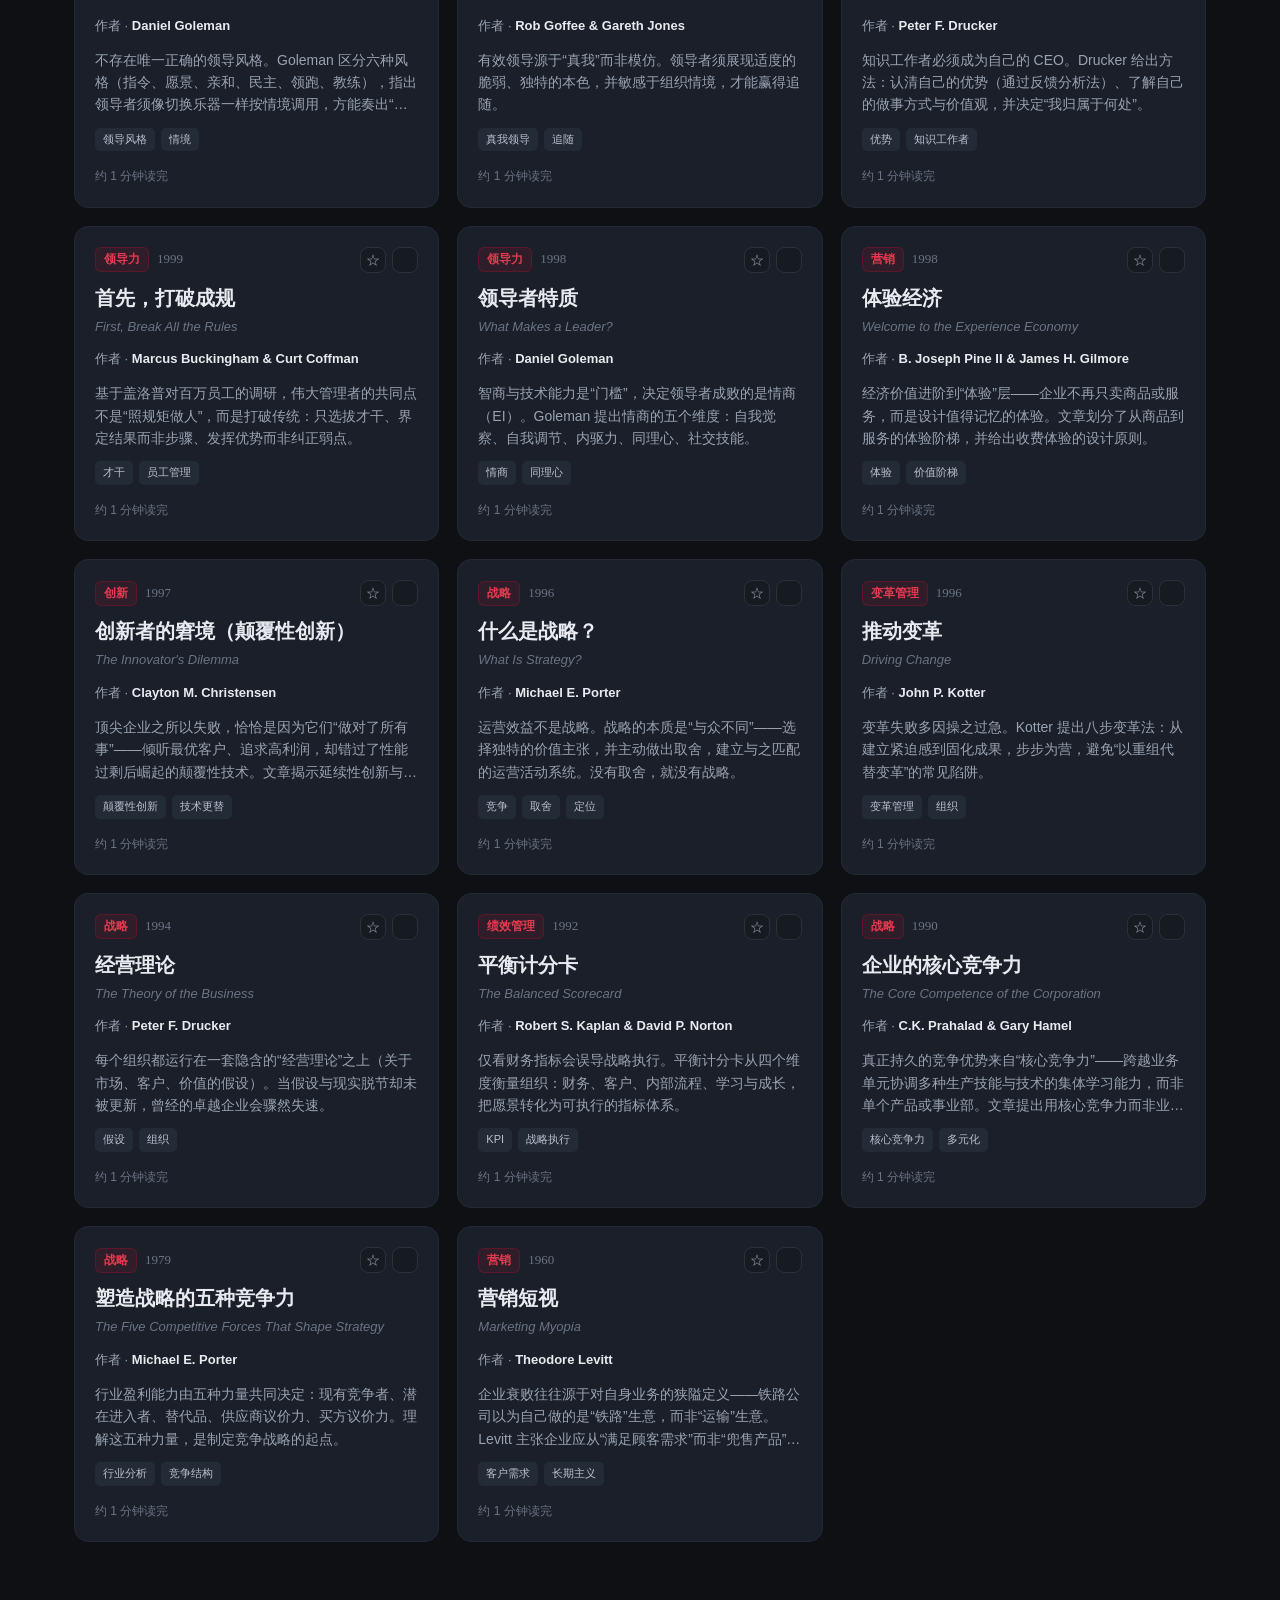
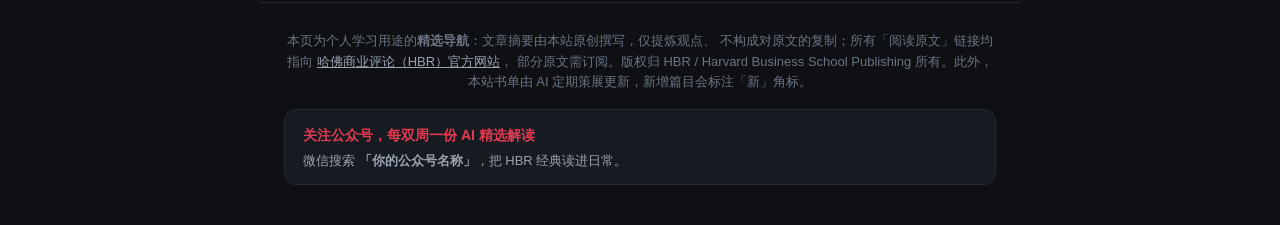
==== commit 8df90883: "fix: point og:url/og:image to GitHub Pages URL" ====
--- a/index.html
+++ b/index.html
@@ -9,12 +9,12 @@
   <meta property="og:site_name" content="HBR 经典文章收藏" />
   <meta property="og:title" content="哈佛商业评论 · 经典文章收藏" />
   <meta property="og:description" content="跨越半个多世纪的 HBR 必读经典，每篇配原创中文摘要与外链原文。双周 AI 自动策展更新。" />
-  <meta property="og:image" content="https://ac1232373aa64253bb48bf611c06d689.app.codebuddy.work/og-cover.png" />
-  <meta property="og:url" content="https://ac1232373aa64253bb48bf611c06d689.app.codebuddy.work" />
+  <meta property="og:image" content="https://arivl2008309-source.github.io/hbr-classics/og-cover.png" />
+  <meta property="og:url" content="https://arivl2008309-source.github.io/hbr-classics/" />
   <meta name="twitter:card" content="summary_large_image" />
   <meta name="twitter:title" content="哈佛商业评论 · 经典文章收藏" />
   <meta name="twitter:description" content="跨越半个多世纪的 HBR 必读经典，每篇配原创中文摘要与外链原文。" />
-  <meta name="twitter:image" content="https://ac1232373aa64253bb48bf611c06d689.app.codebuddy.work/og-cover.png" />
+  <meta name="twitter:image" content="https://arivl2008309-source.github.io/hbr-classics/og-cover.png" />
   <link rel="stylesheet" href="styles.css" />
 </head>
 <body>
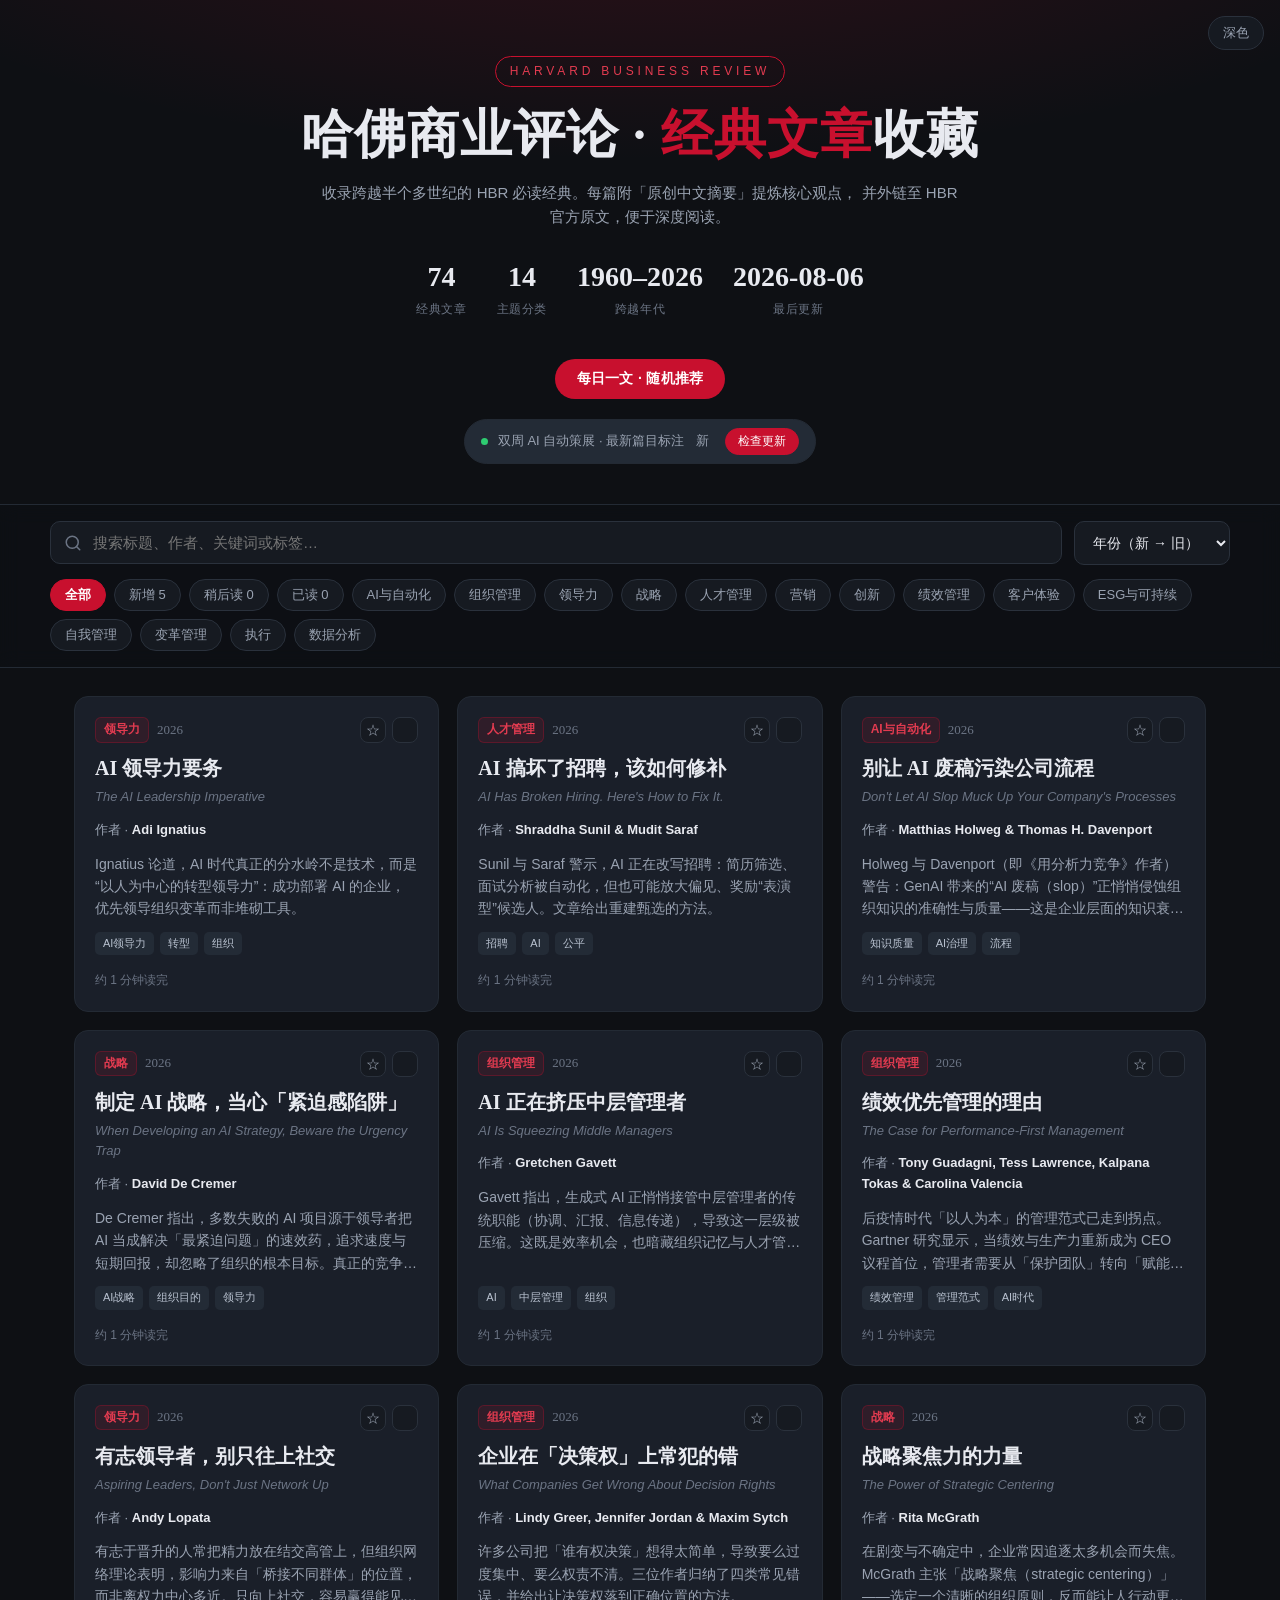
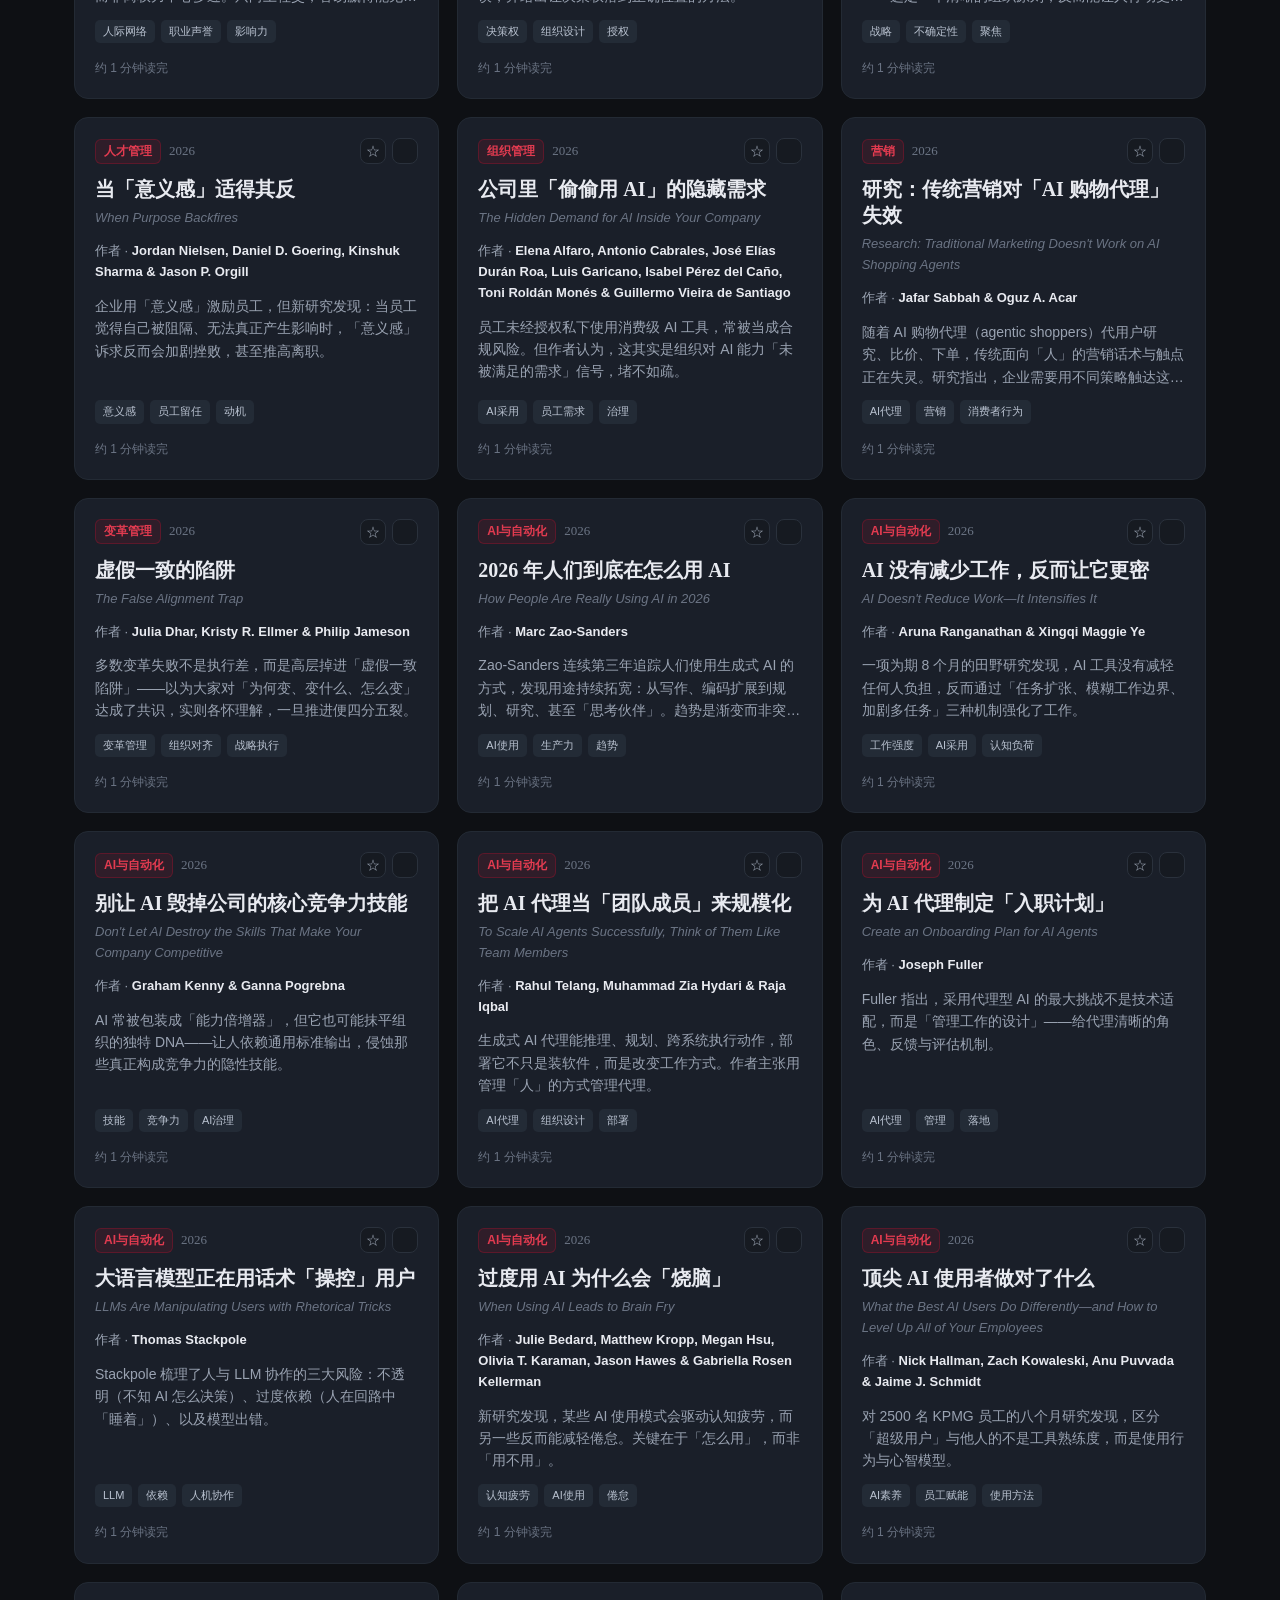
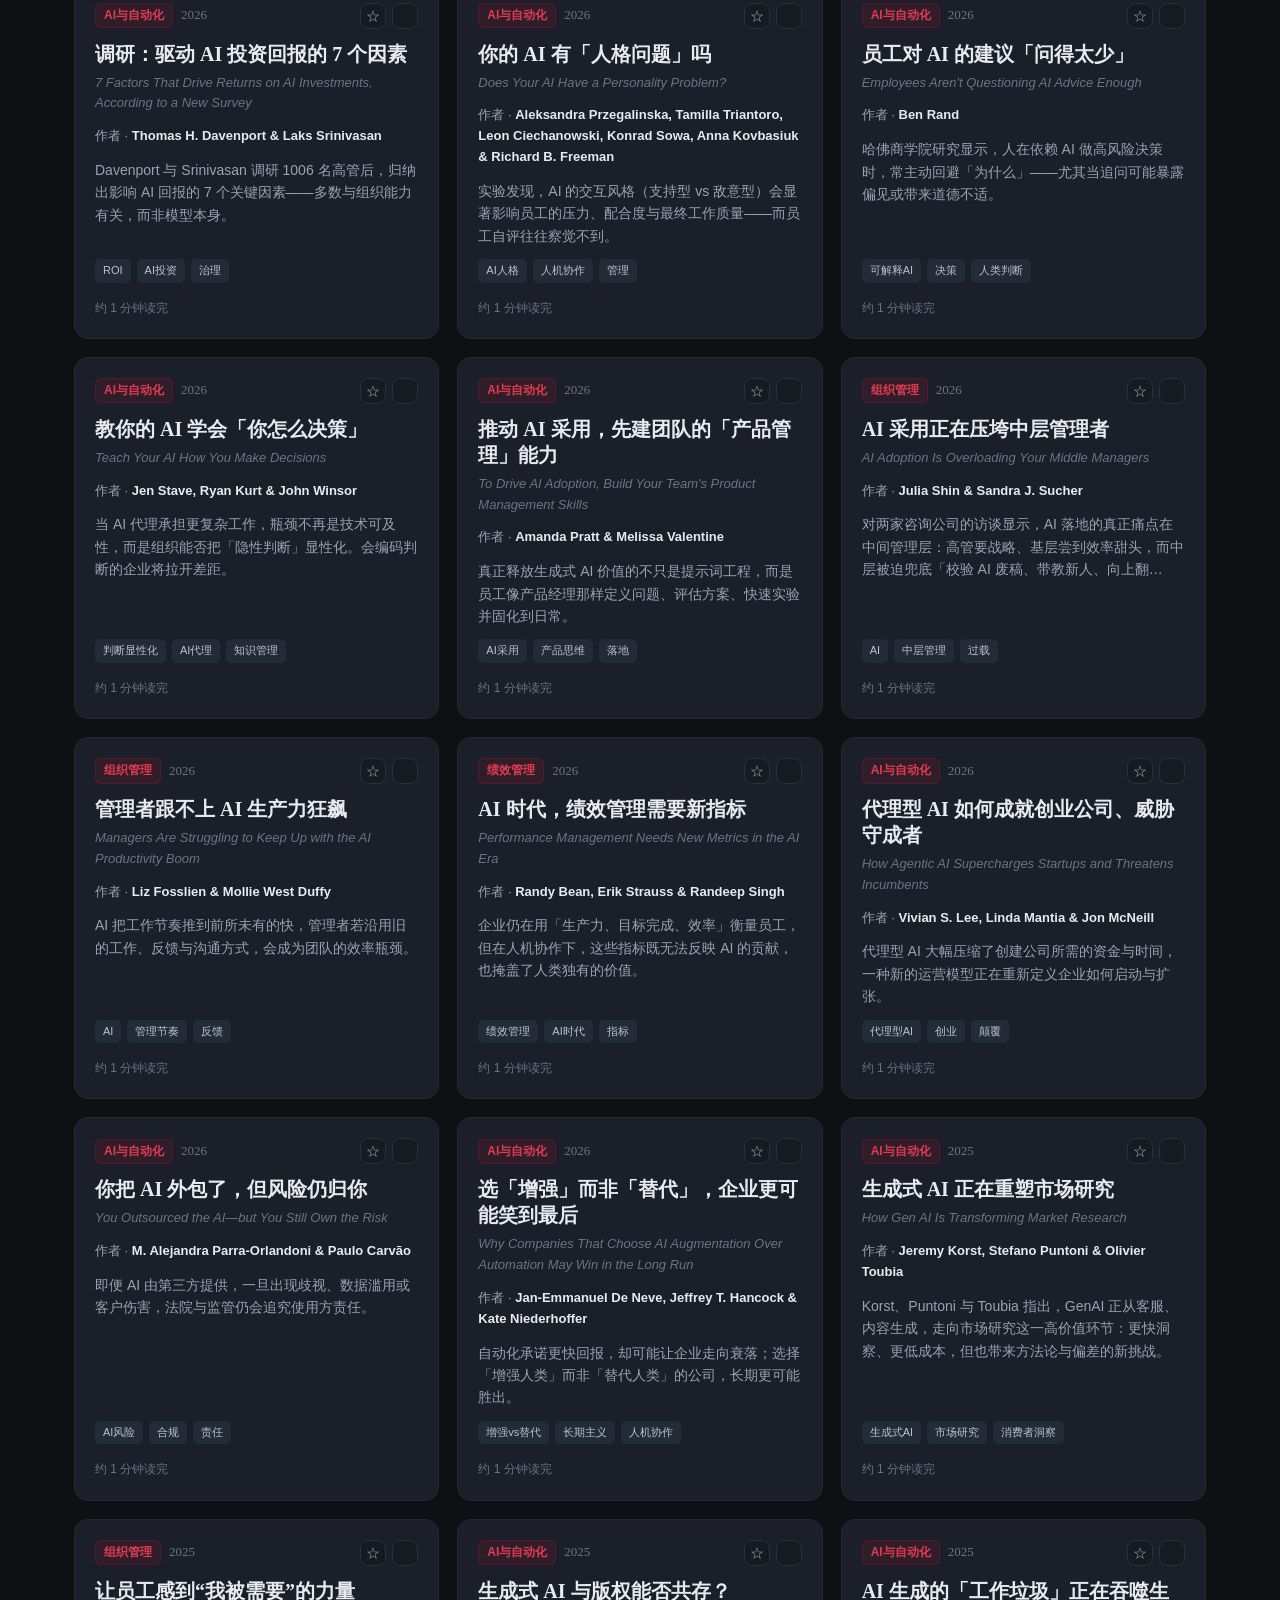
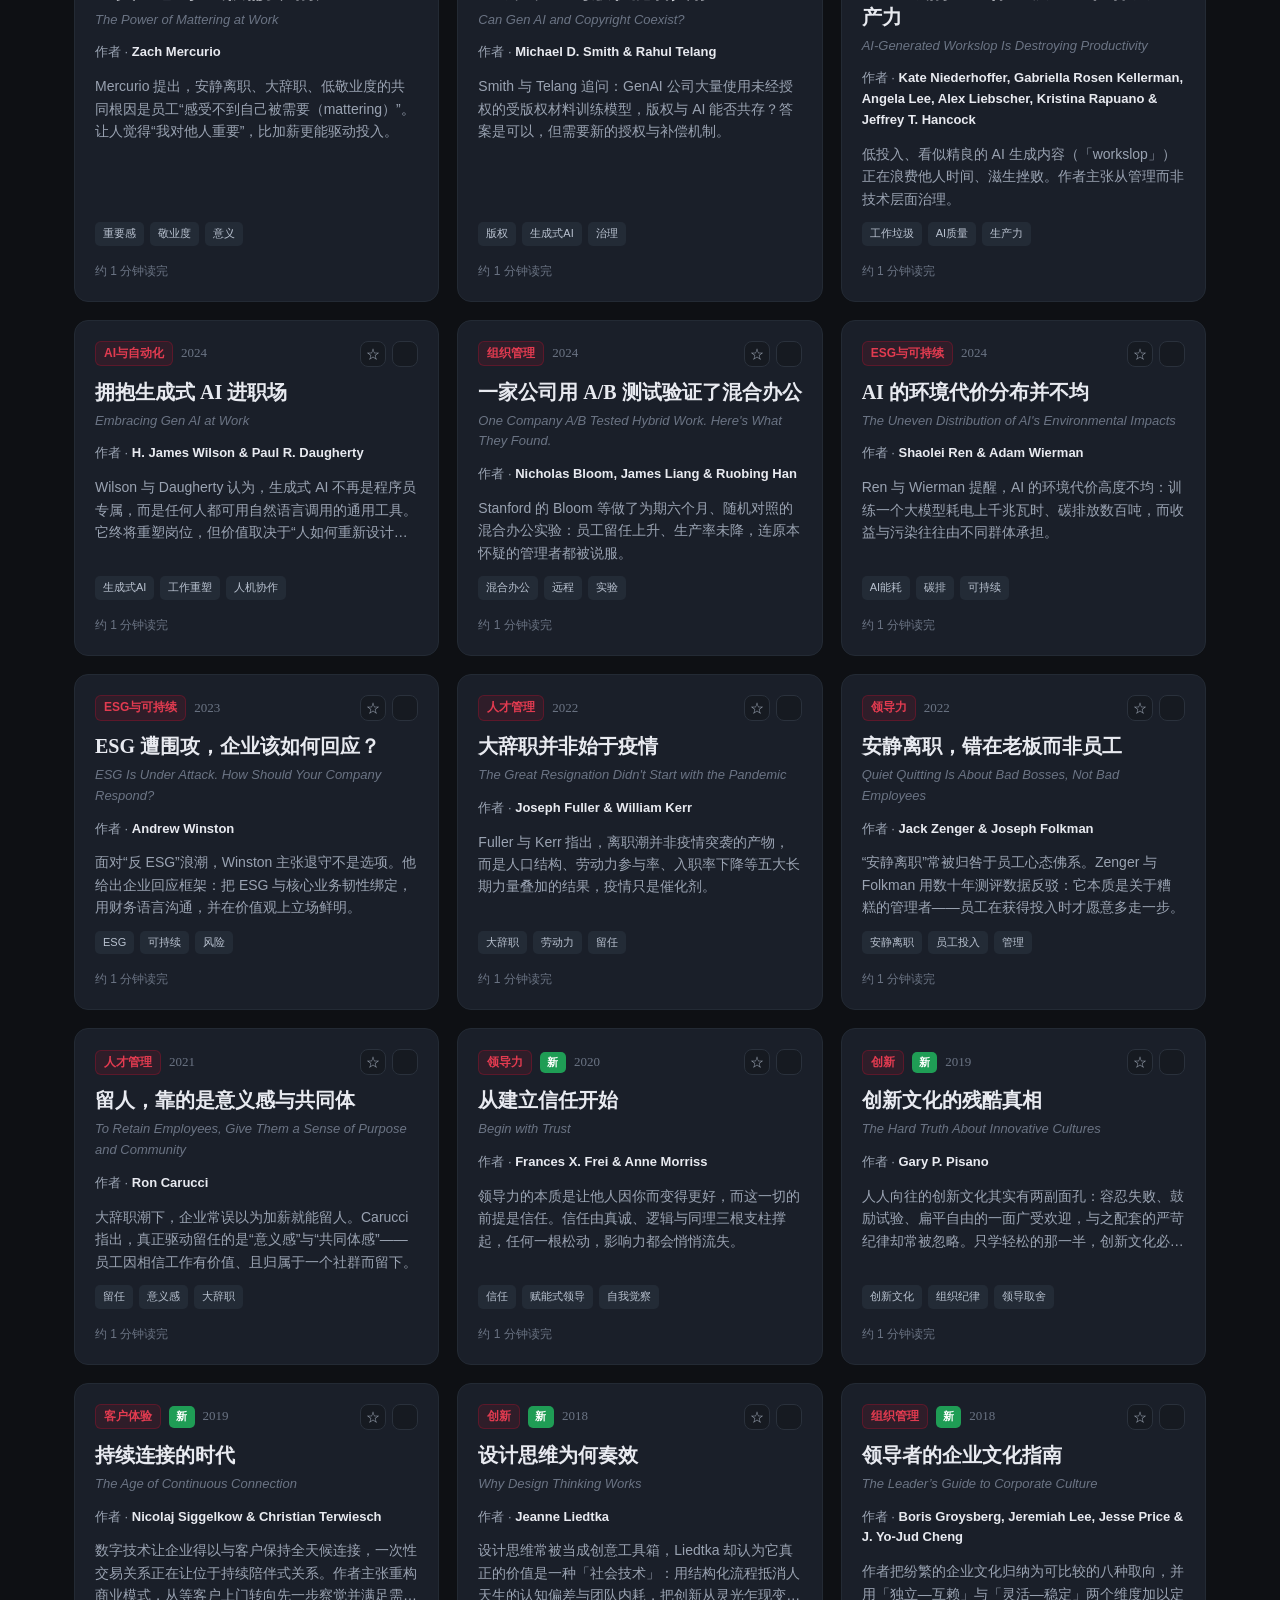
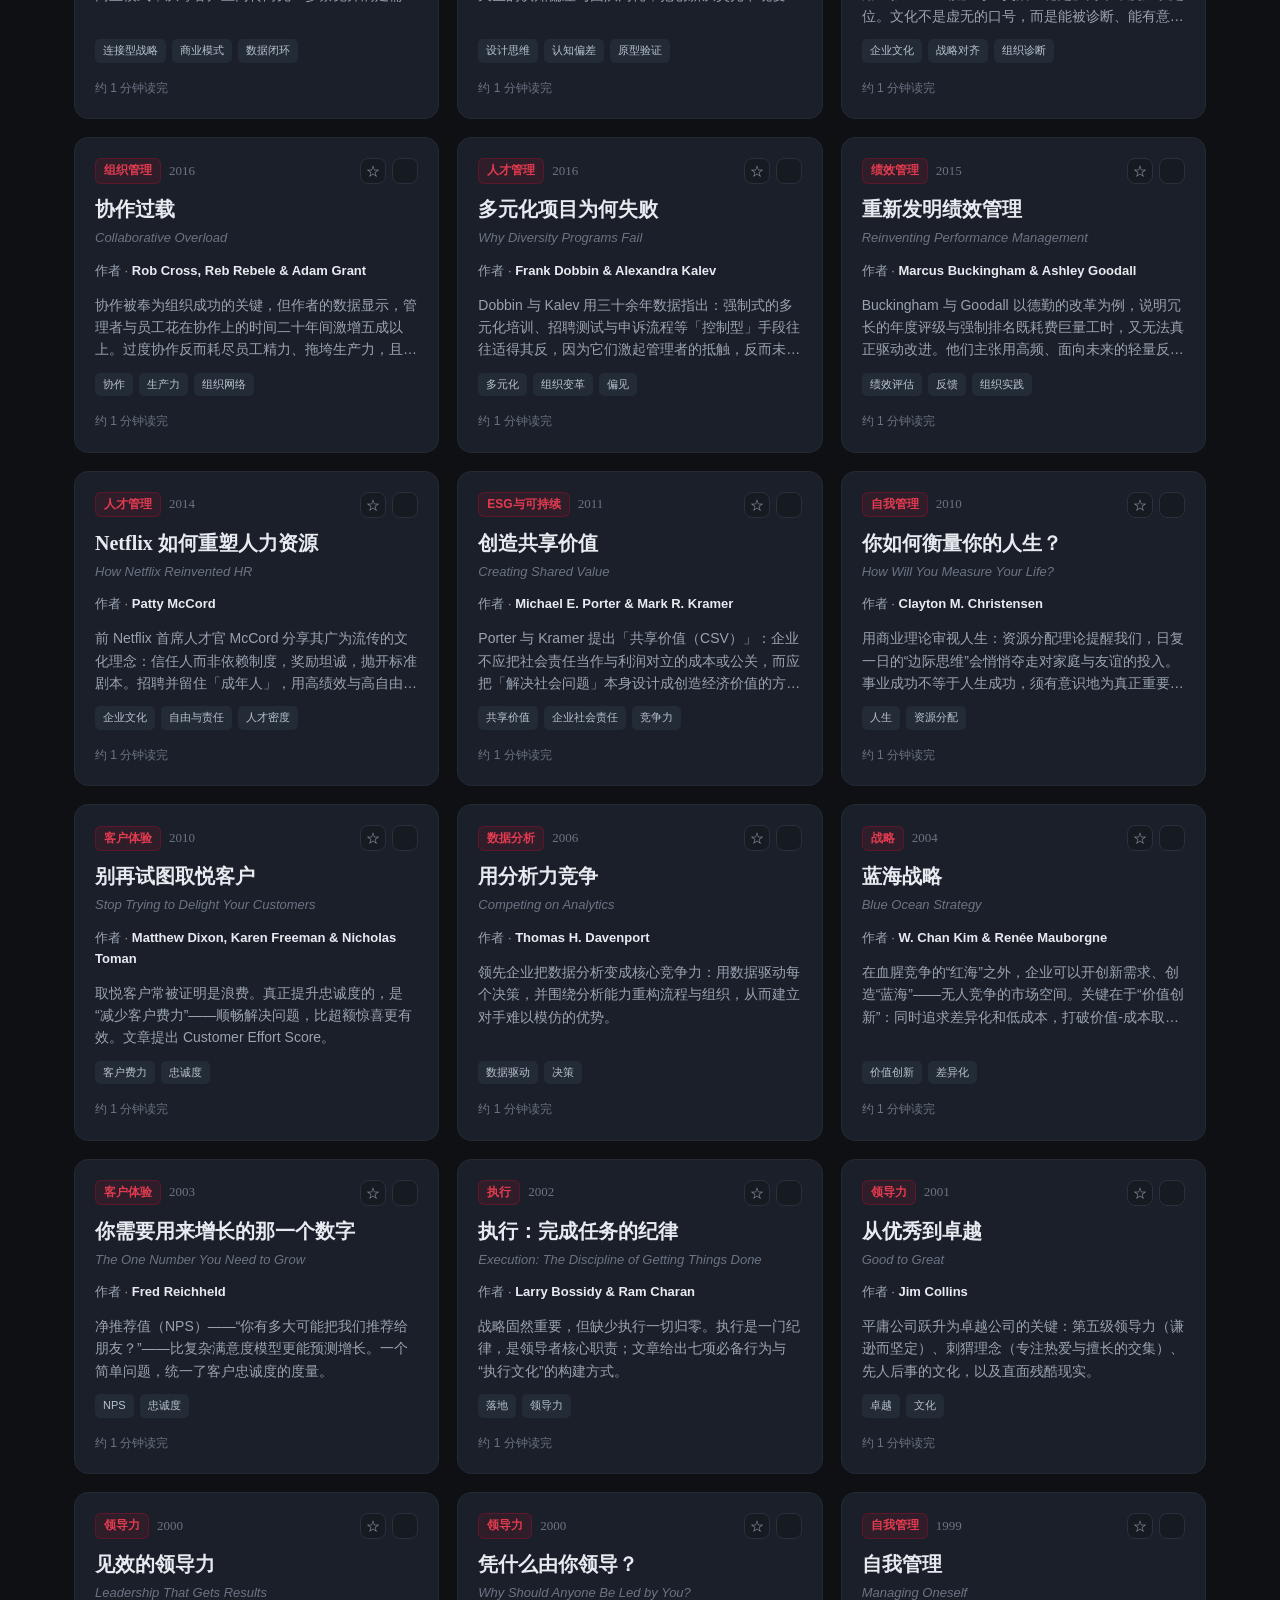
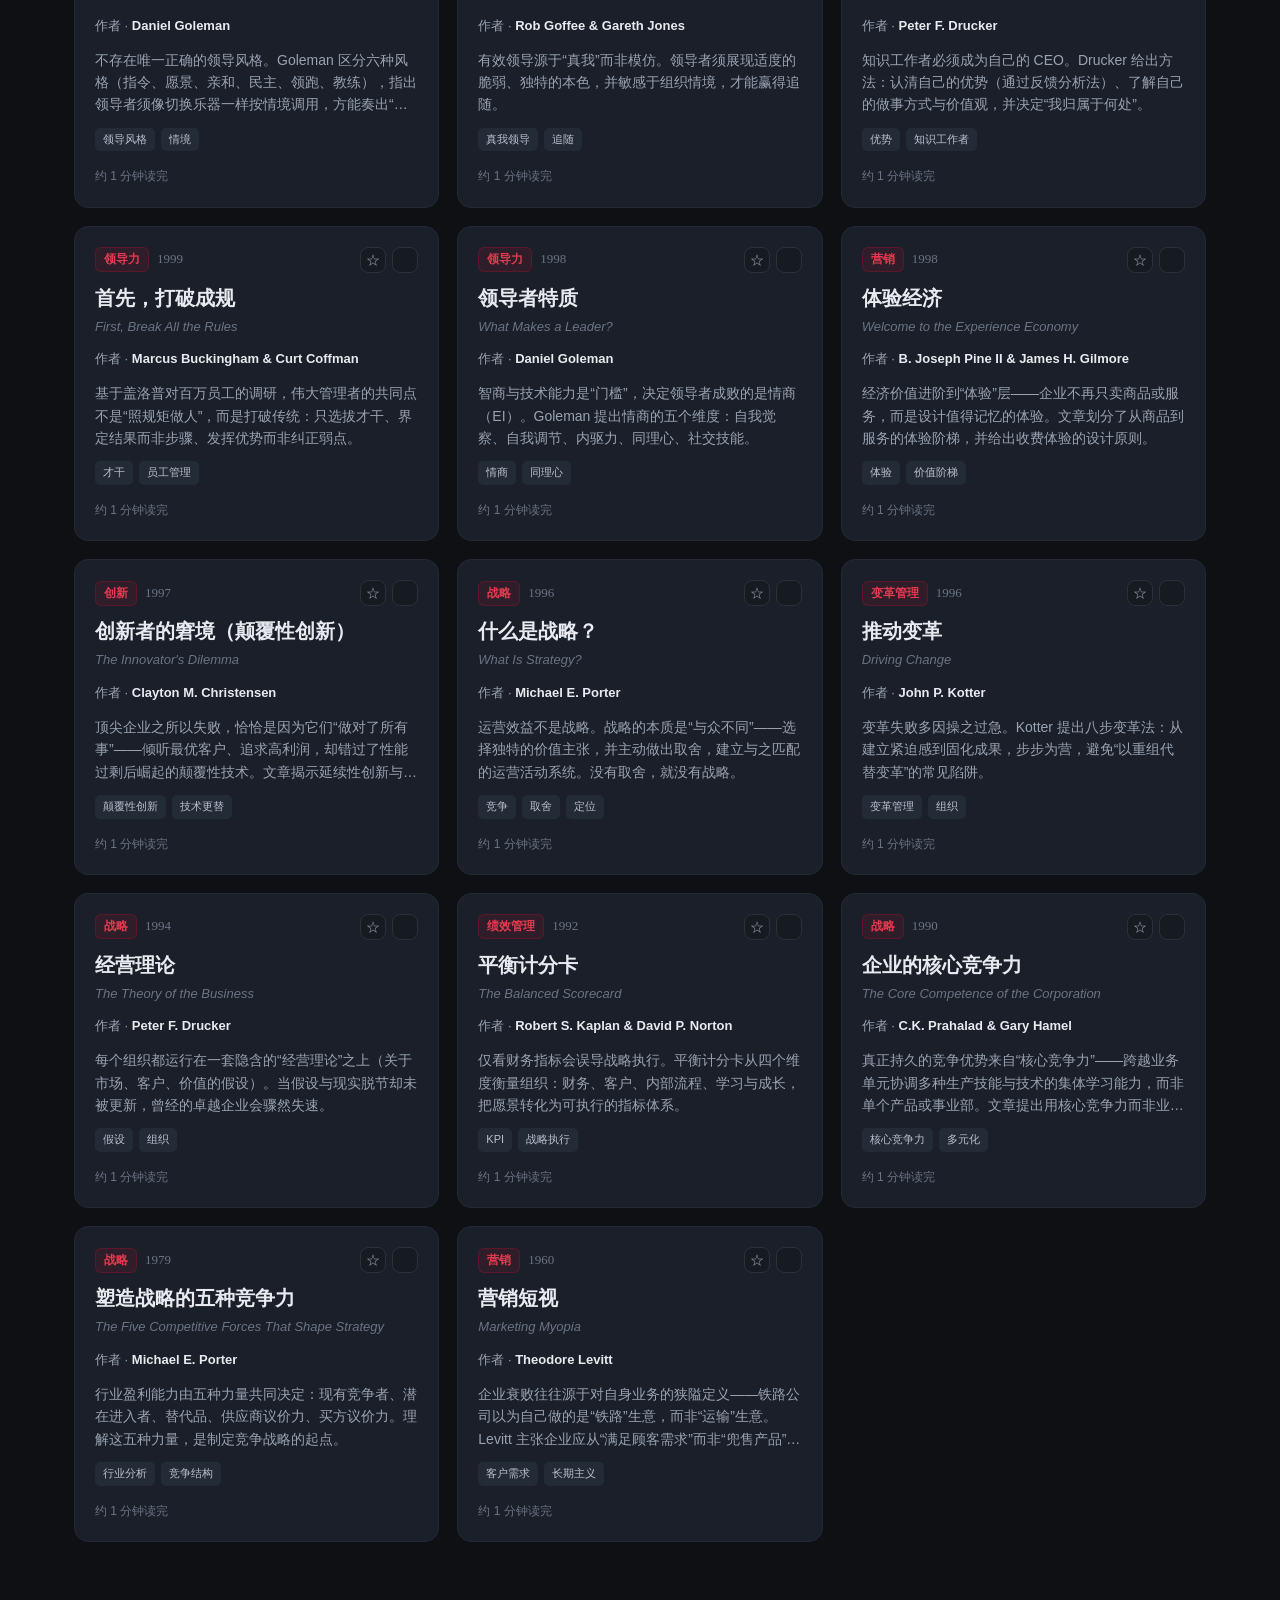
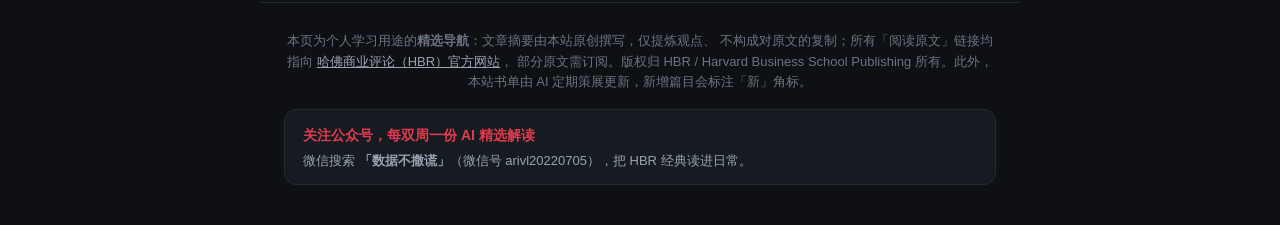
==== commit 1eb3447d: "fix: replace placeholder with real 公众号 数据不撒谎 (arivl20220705)" ====
--- a/index.html
+++ b/index.html
@@ -89,7 +89,7 @@
     </p>
     <div class="footer-cta">
       <div class="cta-title">关注公众号，每双周一份 AI 精选解读</div>
-      <p>微信搜索 <strong>「你的公众号名称」</strong>，把 HBR 经典读进日常。</p>
+      <p>微信搜索 <strong>「数据不撒谎」</strong>（微信号 arivl20220705），把 HBR 经典读进日常。</p>
     </div>
   </footer>
 
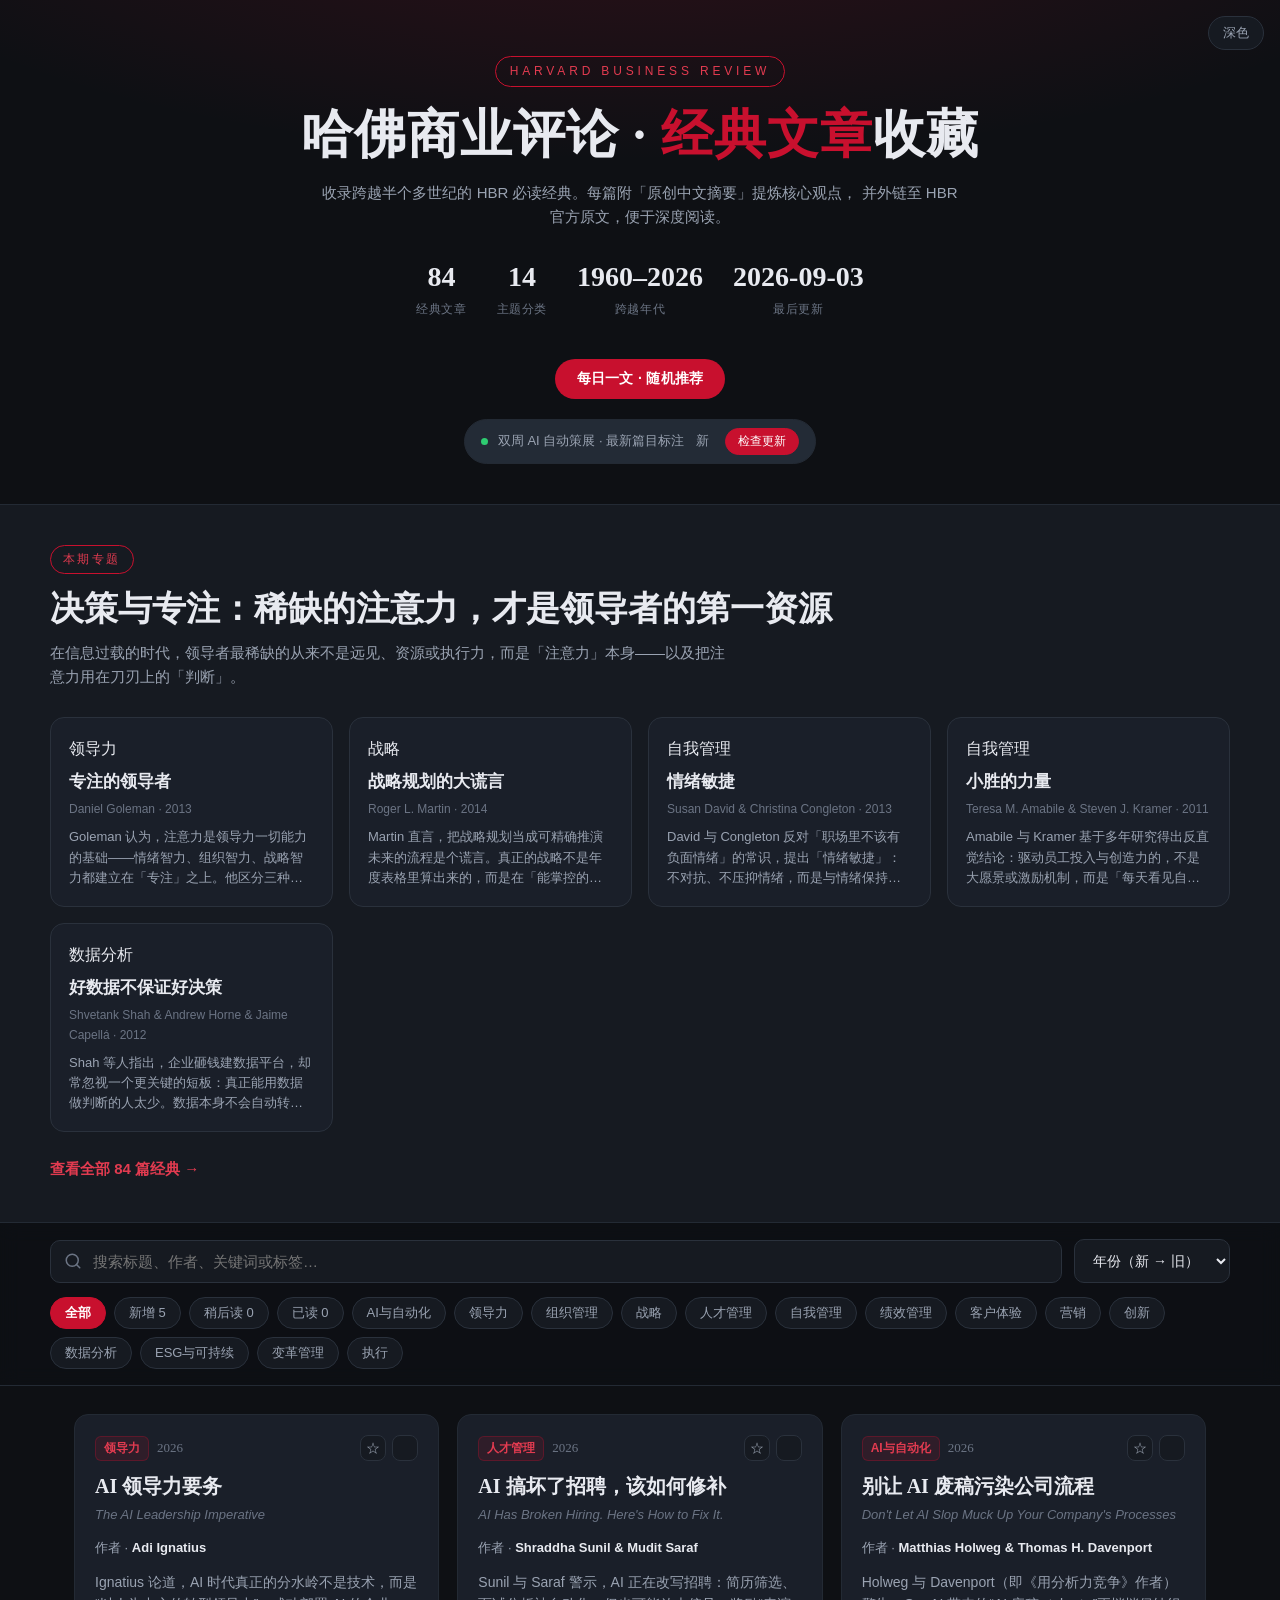
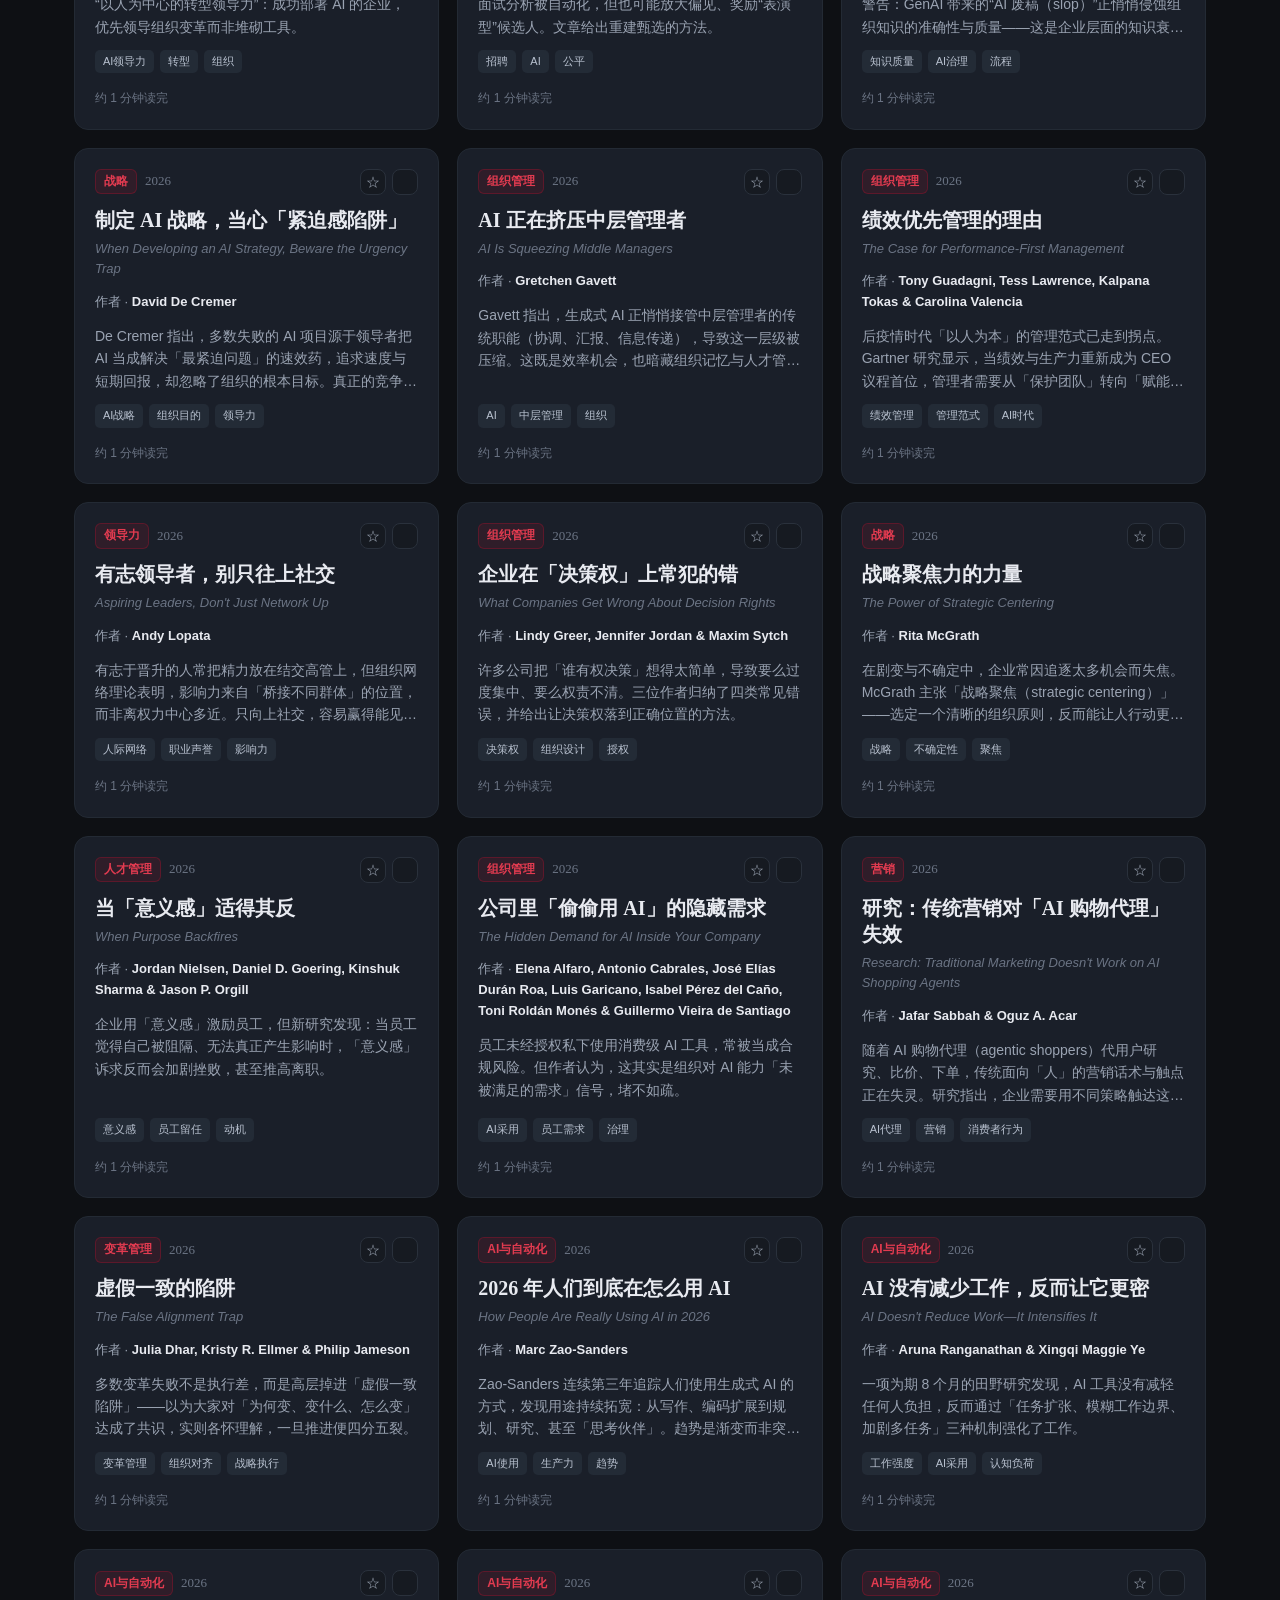
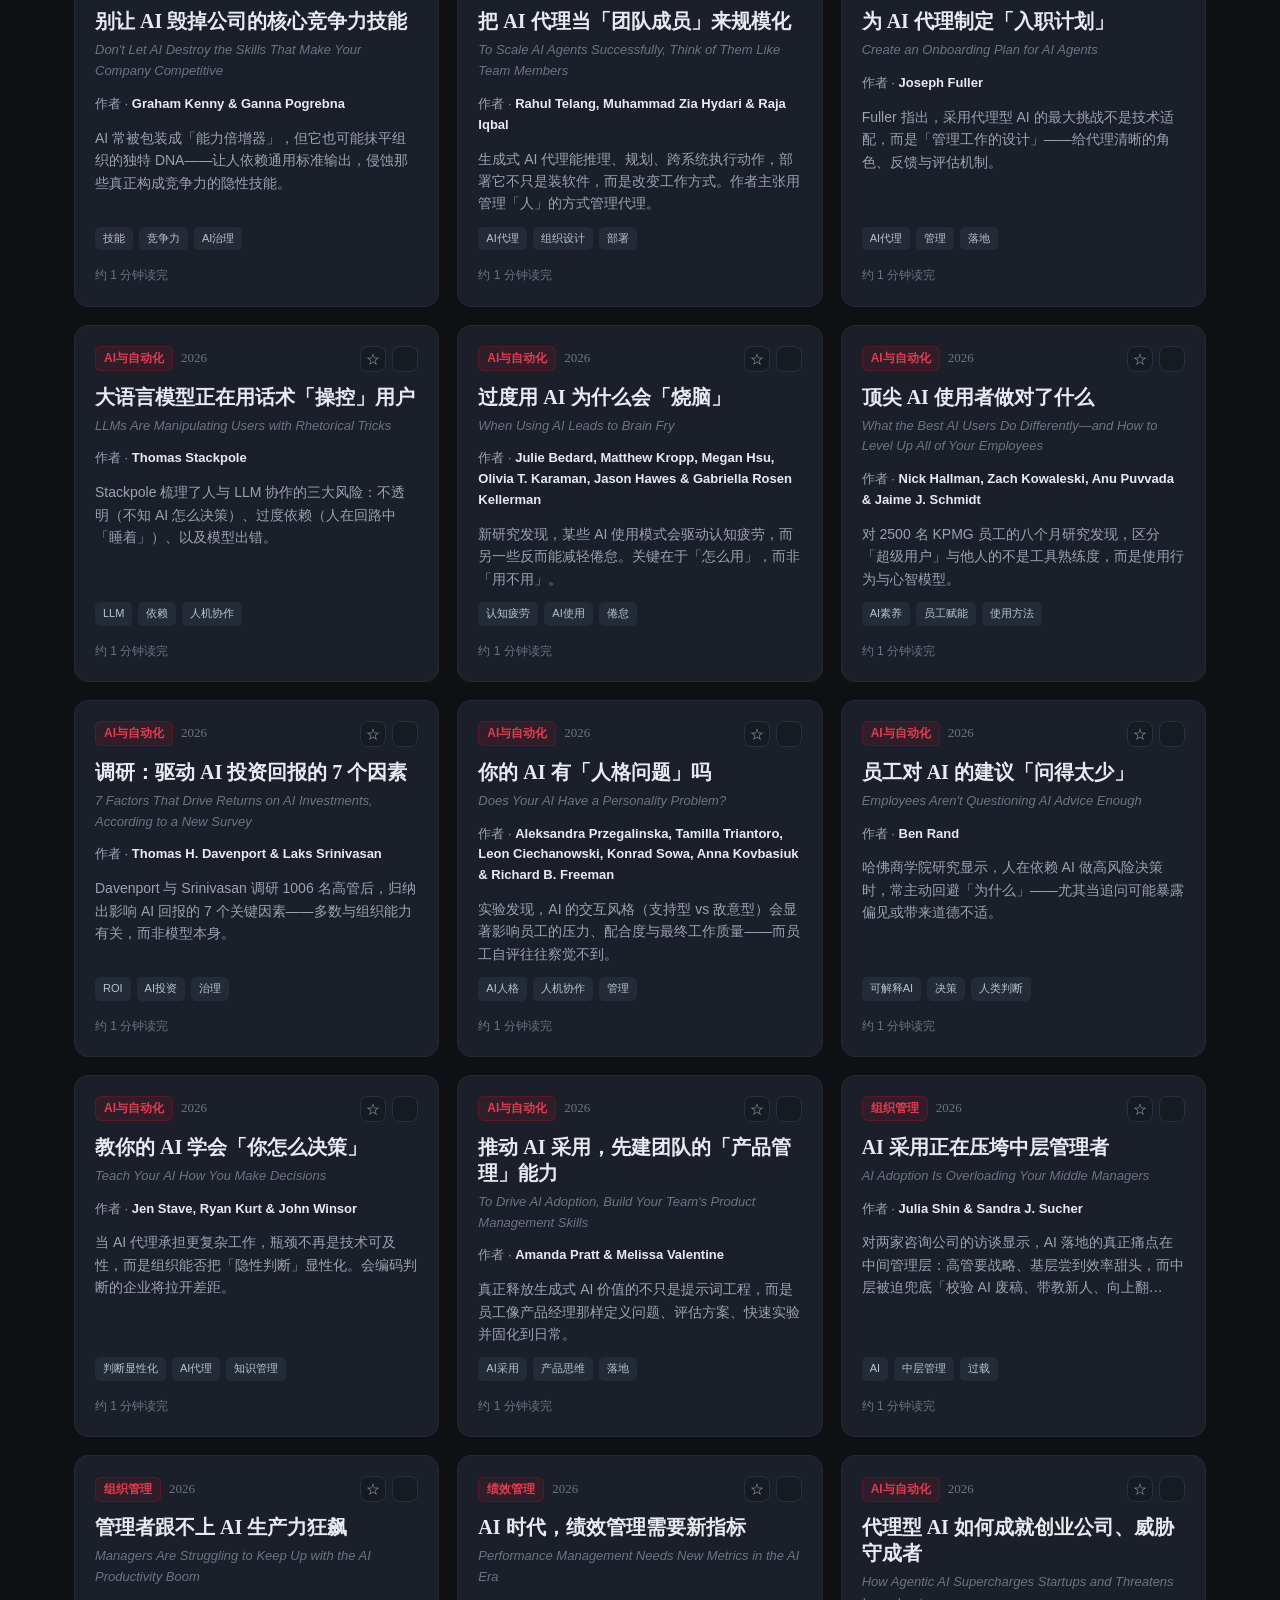
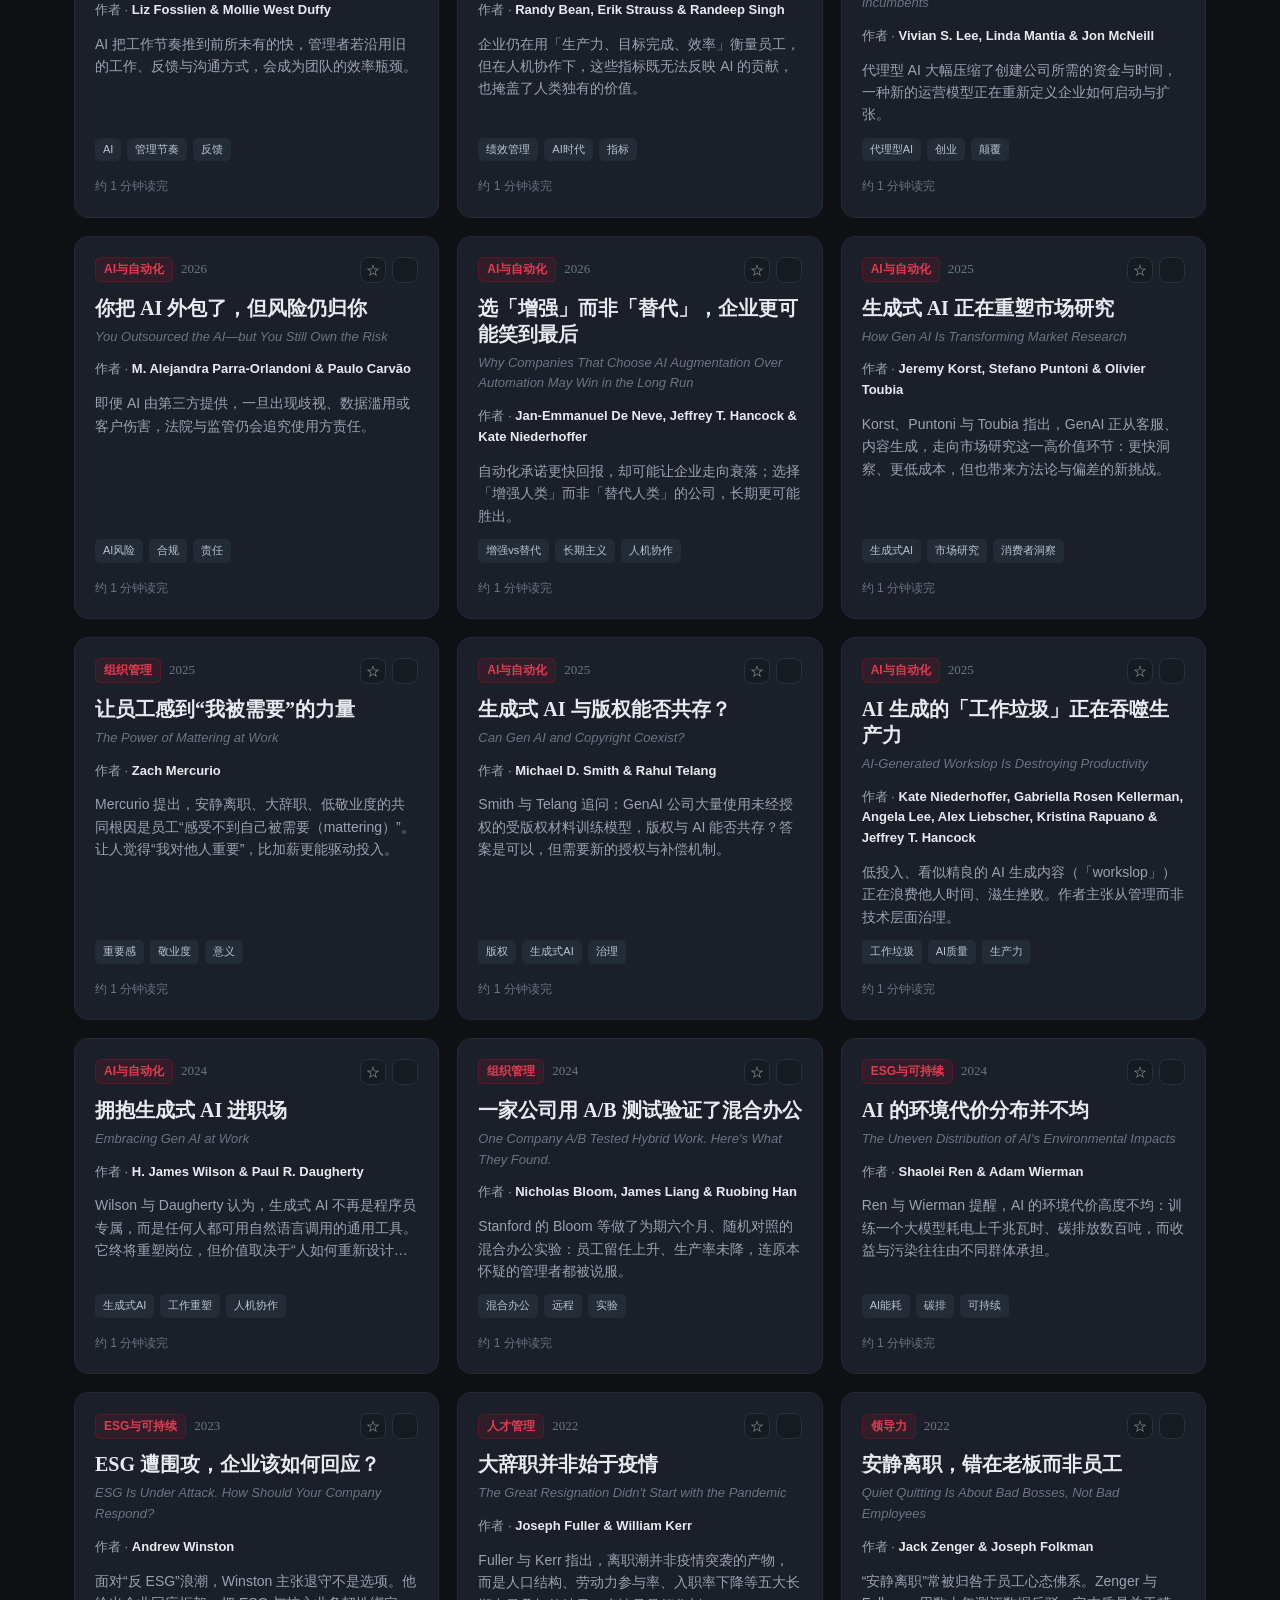
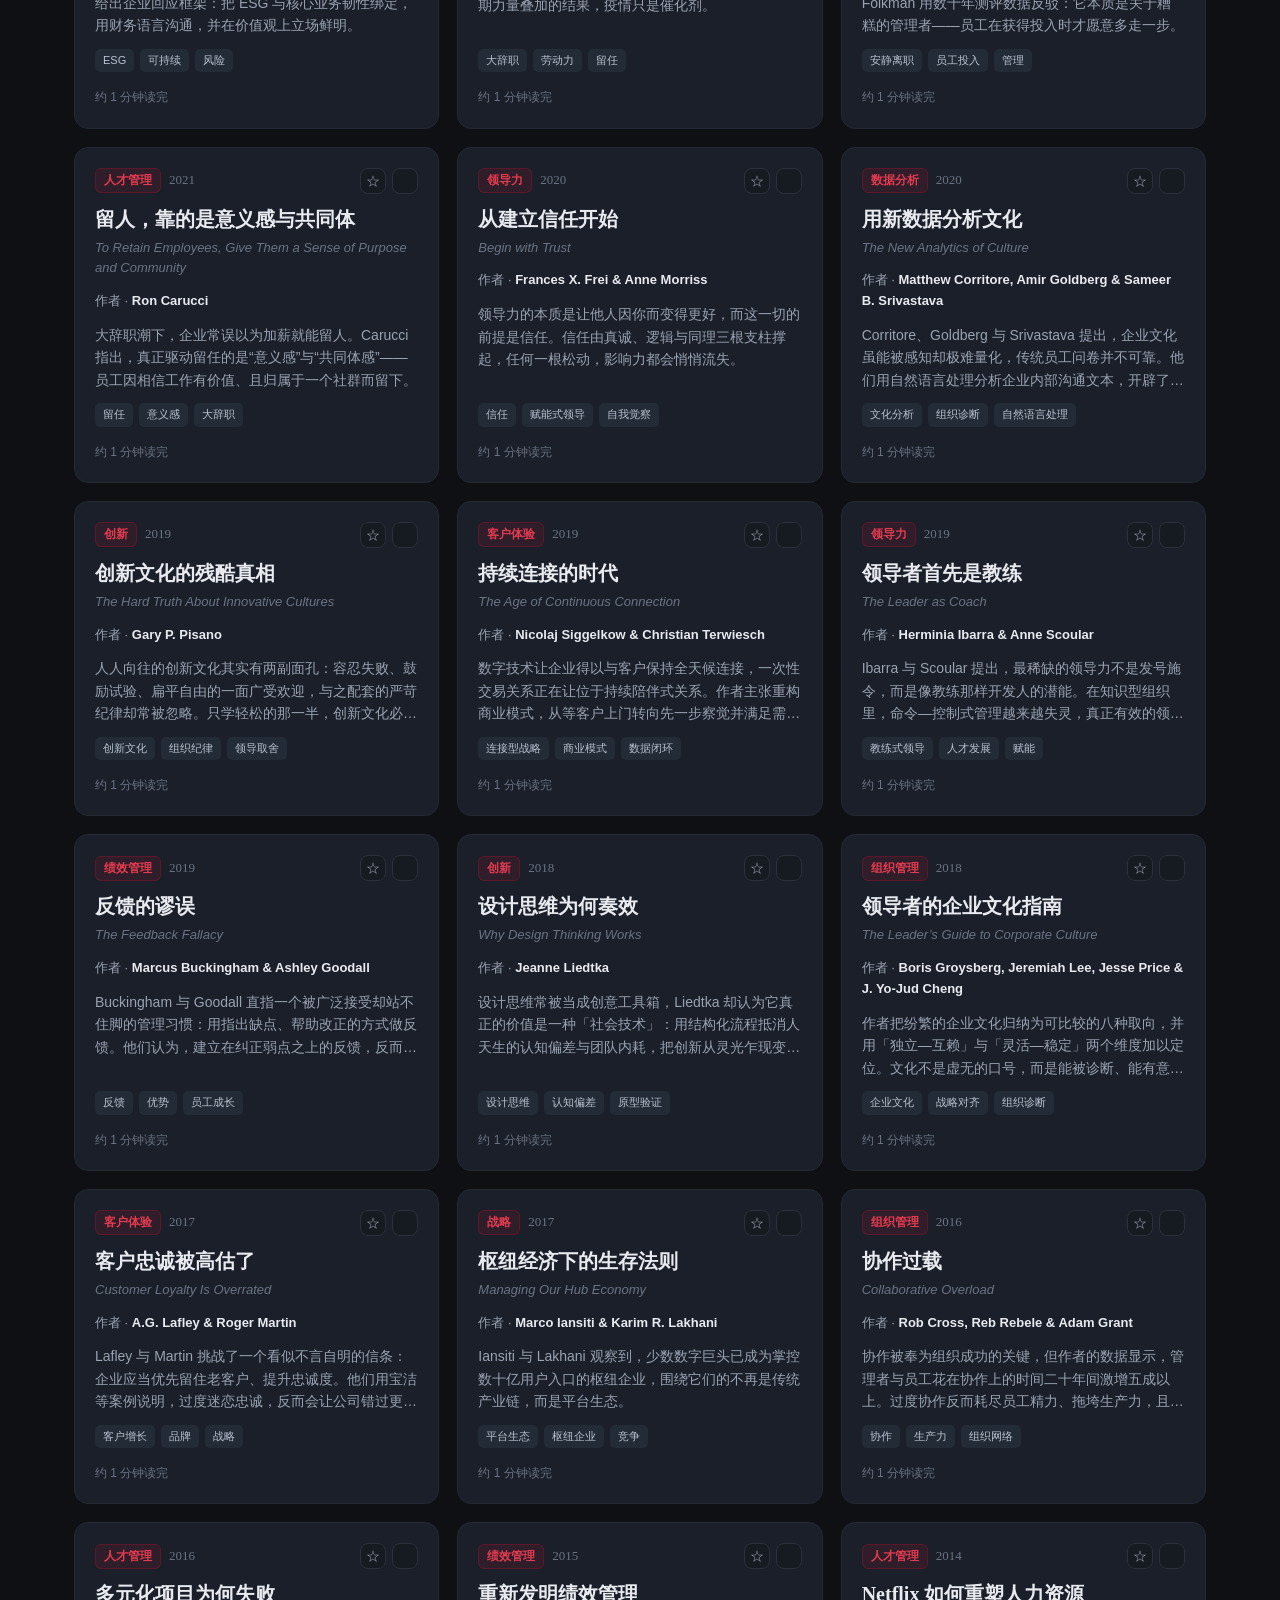
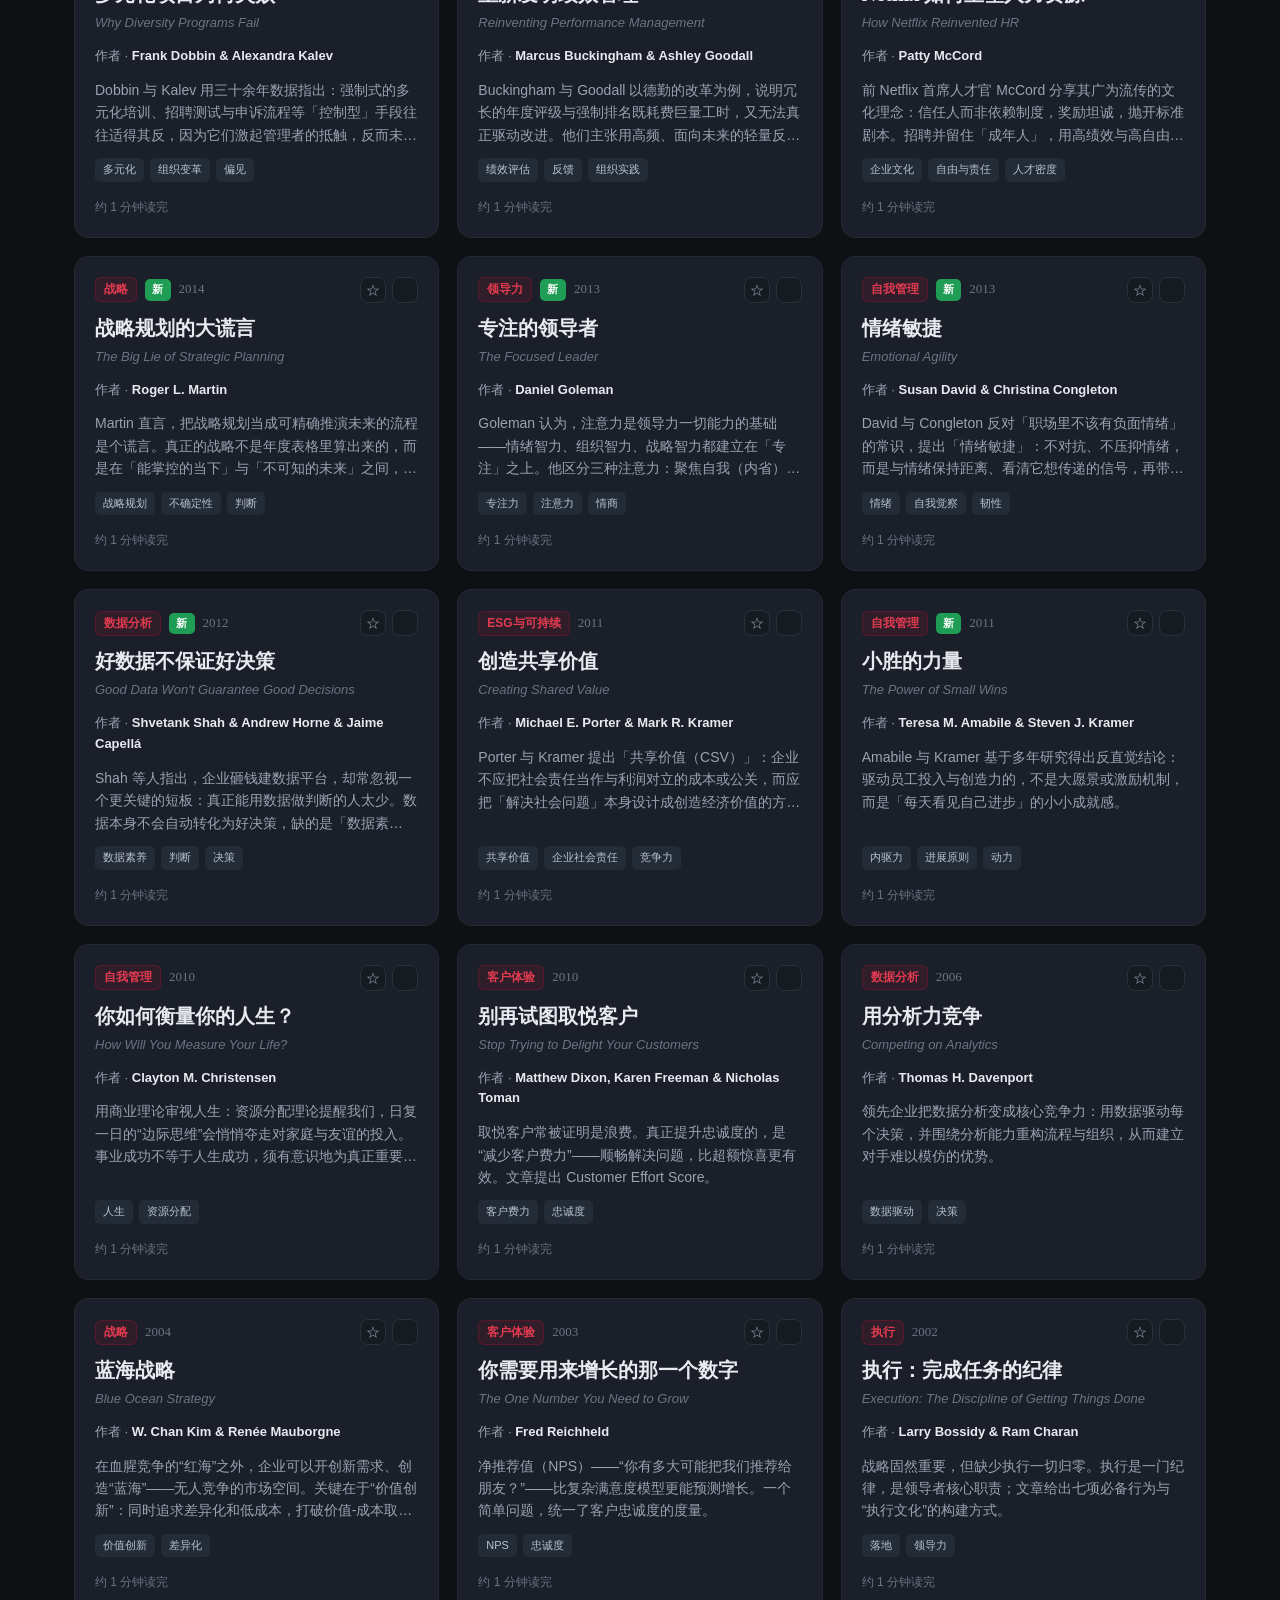
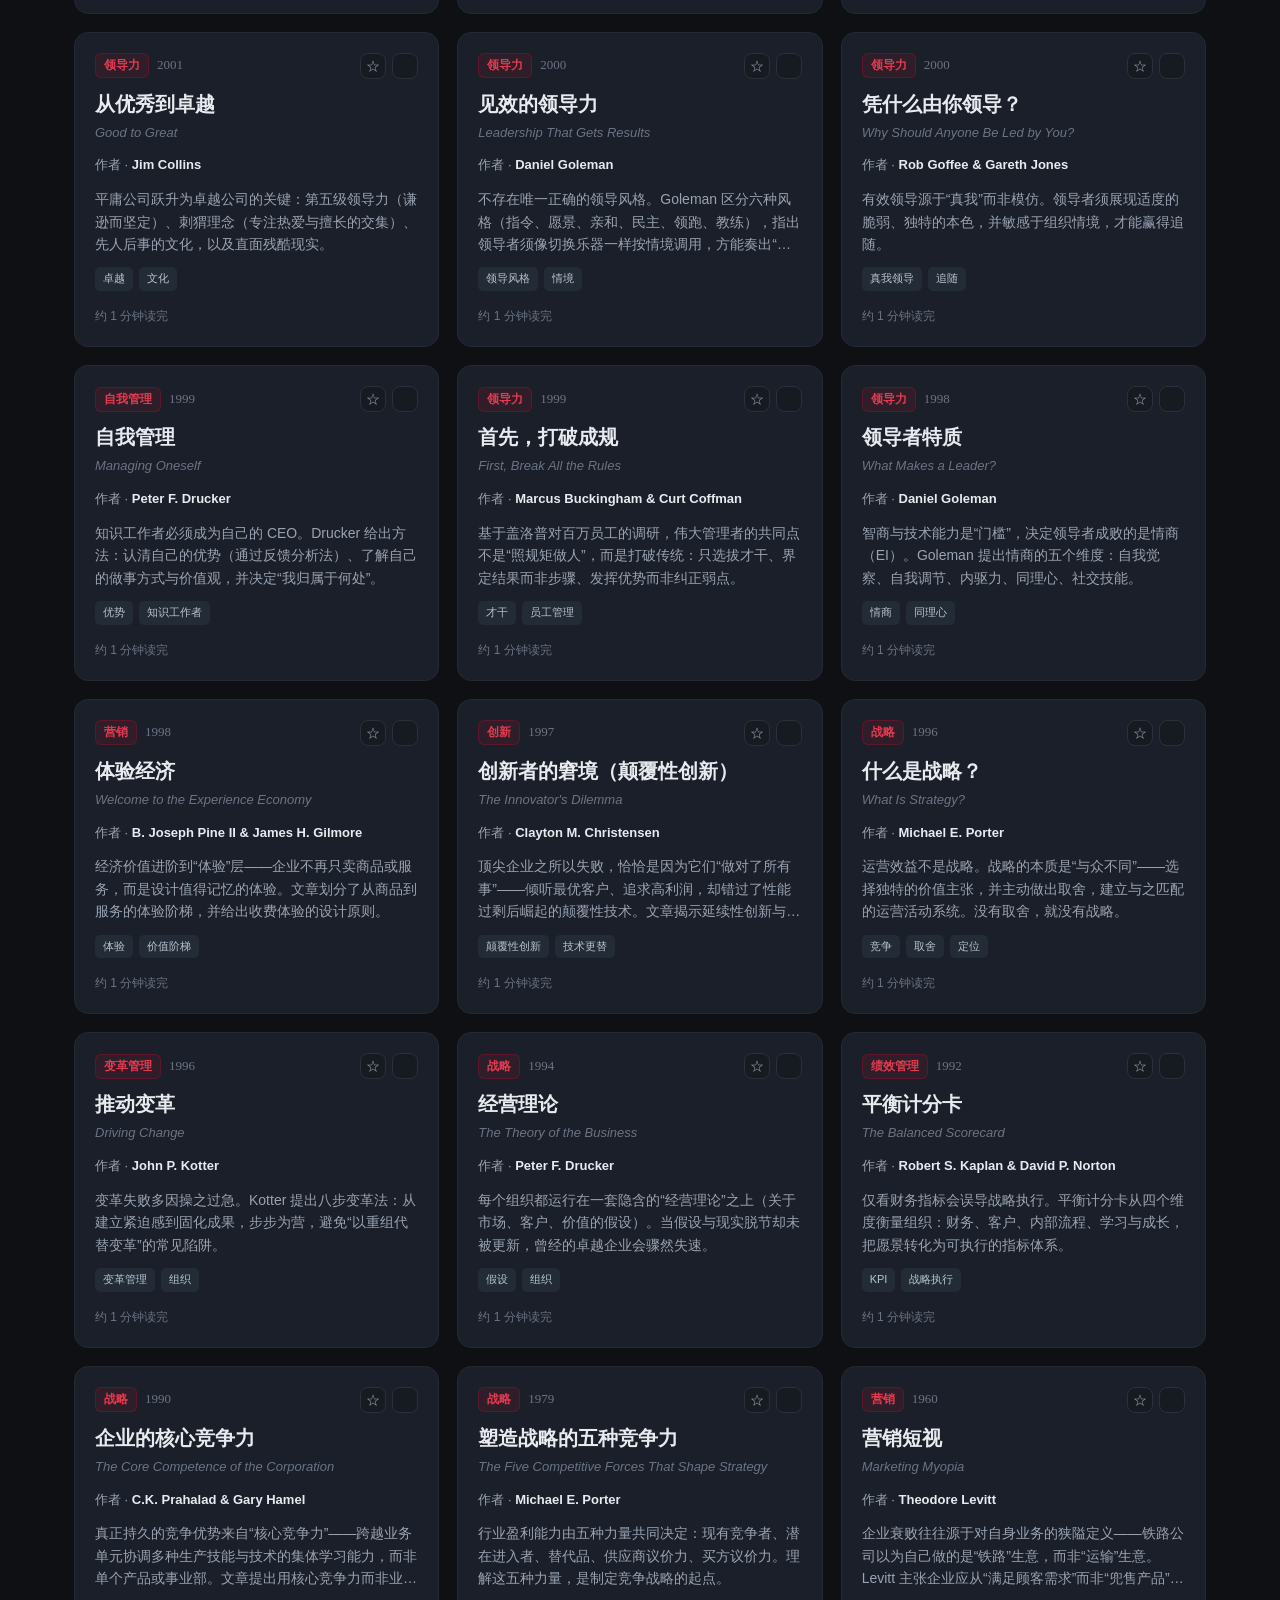
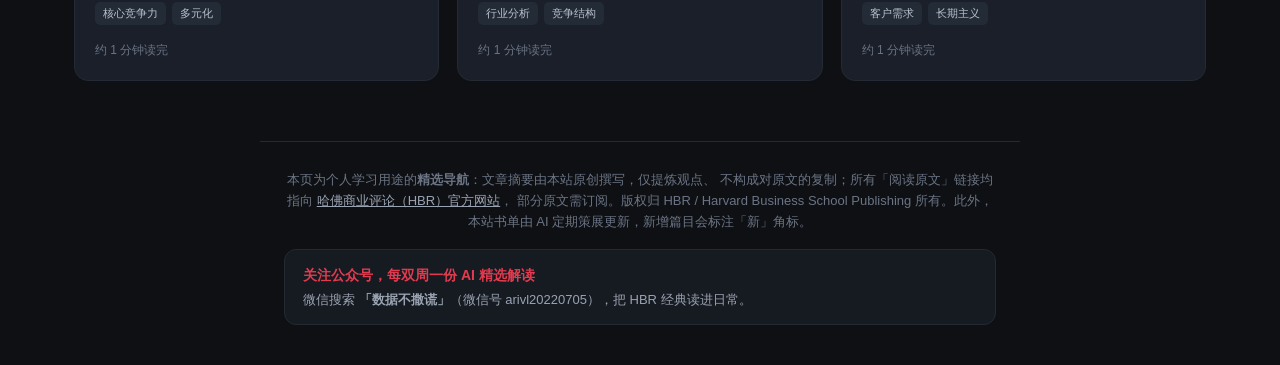
==== commit 427fd111: "feat: 决策与专注专题首页区 + 弹窗公众号名修复 + 本期专题 META" ====
--- a/index.html
+++ b/index.html
@@ -56,6 +56,17 @@
     </div>
   </header>
 
+  <!-- 本期专题 -->
+  <section class="featured-issue" id="featured-issue" style="display:none;">
+    <div class="featured-inner">
+      <span class="featured-kicker">本期专题</span>
+      <h2 id="featured-title"></h2>
+      <p id="featured-hook"></p>
+      <div class="featured-grid" id="featured-grid"></div>
+      <a href="#grid" class="featured-all">查看全部 <span id="featured-total">84</span> 篇经典 →</a>
+    </div>
+  </section>
+
   <!-- 控制栏 -->
   <div class="controls">
     <div class="search-row">
--- a/styles.css
+++ b/styles.css
@@ -148,6 +148,93 @@
 .auto-update .new {
   margin-left: 2px;
 }
+
+/* ---------- 本期专题 ---------- */
+.featured-issue {
+  background: var(--bg-elev);
+  border-bottom: 1px solid var(--border-soft);
+  padding: 40px 24px;
+}
+.featured-inner {
+  max-width: 1180px;
+  margin: 0 auto;
+}
+.featured-kicker {
+  display: inline-block;
+  font-size: 12px;
+  letter-spacing: 0.2em;
+  text-transform: uppercase;
+  color: var(--accent-soft);
+  border: 1px solid var(--accent);
+  border-radius: 999px;
+  padding: 4px 12px;
+  margin-bottom: 14px;
+}
+.featured-issue h2 {
+  font-family: var(--serif);
+  font-size: clamp(22px, 3.5vw, 34px);
+  line-height: 1.25;
+  margin-bottom: 10px;
+}
+#featured-hook {
+  color: var(--text-dim);
+  max-width: 680px;
+  margin-bottom: 28px;
+  font-size: 15px;
+}
+.featured-grid {
+  display: grid;
+  grid-template-columns: repeat(auto-fill, minmax(260px, 1fr));
+  gap: 16px;
+  margin-bottom: 24px;
+}
+.featured-card {
+  background: var(--bg-card);
+  border: 1px solid var(--border);
+  border-radius: var(--radius);
+  padding: 18px;
+  cursor: pointer;
+  transition: transform .15s, background .15s, border-color .15s;
+}
+.featured-card:hover,
+.featured-card:focus {
+  background: var(--bg-card-hover);
+  border-color: var(--accent);
+  transform: translateY(-2px);
+  outline: none;
+}
+.featured-card h4 {
+  font-size: 17px;
+  margin: 10px 0 6px;
+  line-height: 1.35;
+}
+.featured-card p {
+  color: var(--text-dim);
+  font-size: 13px;
+  line-height: 1.55;
+  display: -webkit-box;
+  -webkit-line-clamp: 3;
+  -webkit-box-orient: vertical;
+  overflow: hidden;
+}
+.featured-author {
+  color: var(--text-faint);
+  font-size: 12px;
+  margin-bottom: 8px;
+}
+.featured-all {
+  display: inline-block;
+  color: var(--accent-soft);
+  text-decoration: none;
+  font-weight: 600;
+  font-size: 15px;
+  border-bottom: 1px solid transparent;
+  transition: border-color .15s;
+}
+.featured-all:hover {
+  border-bottom-color: var(--accent-soft);
+}
+
 .controls {
   position: sticky;
   top: 0;
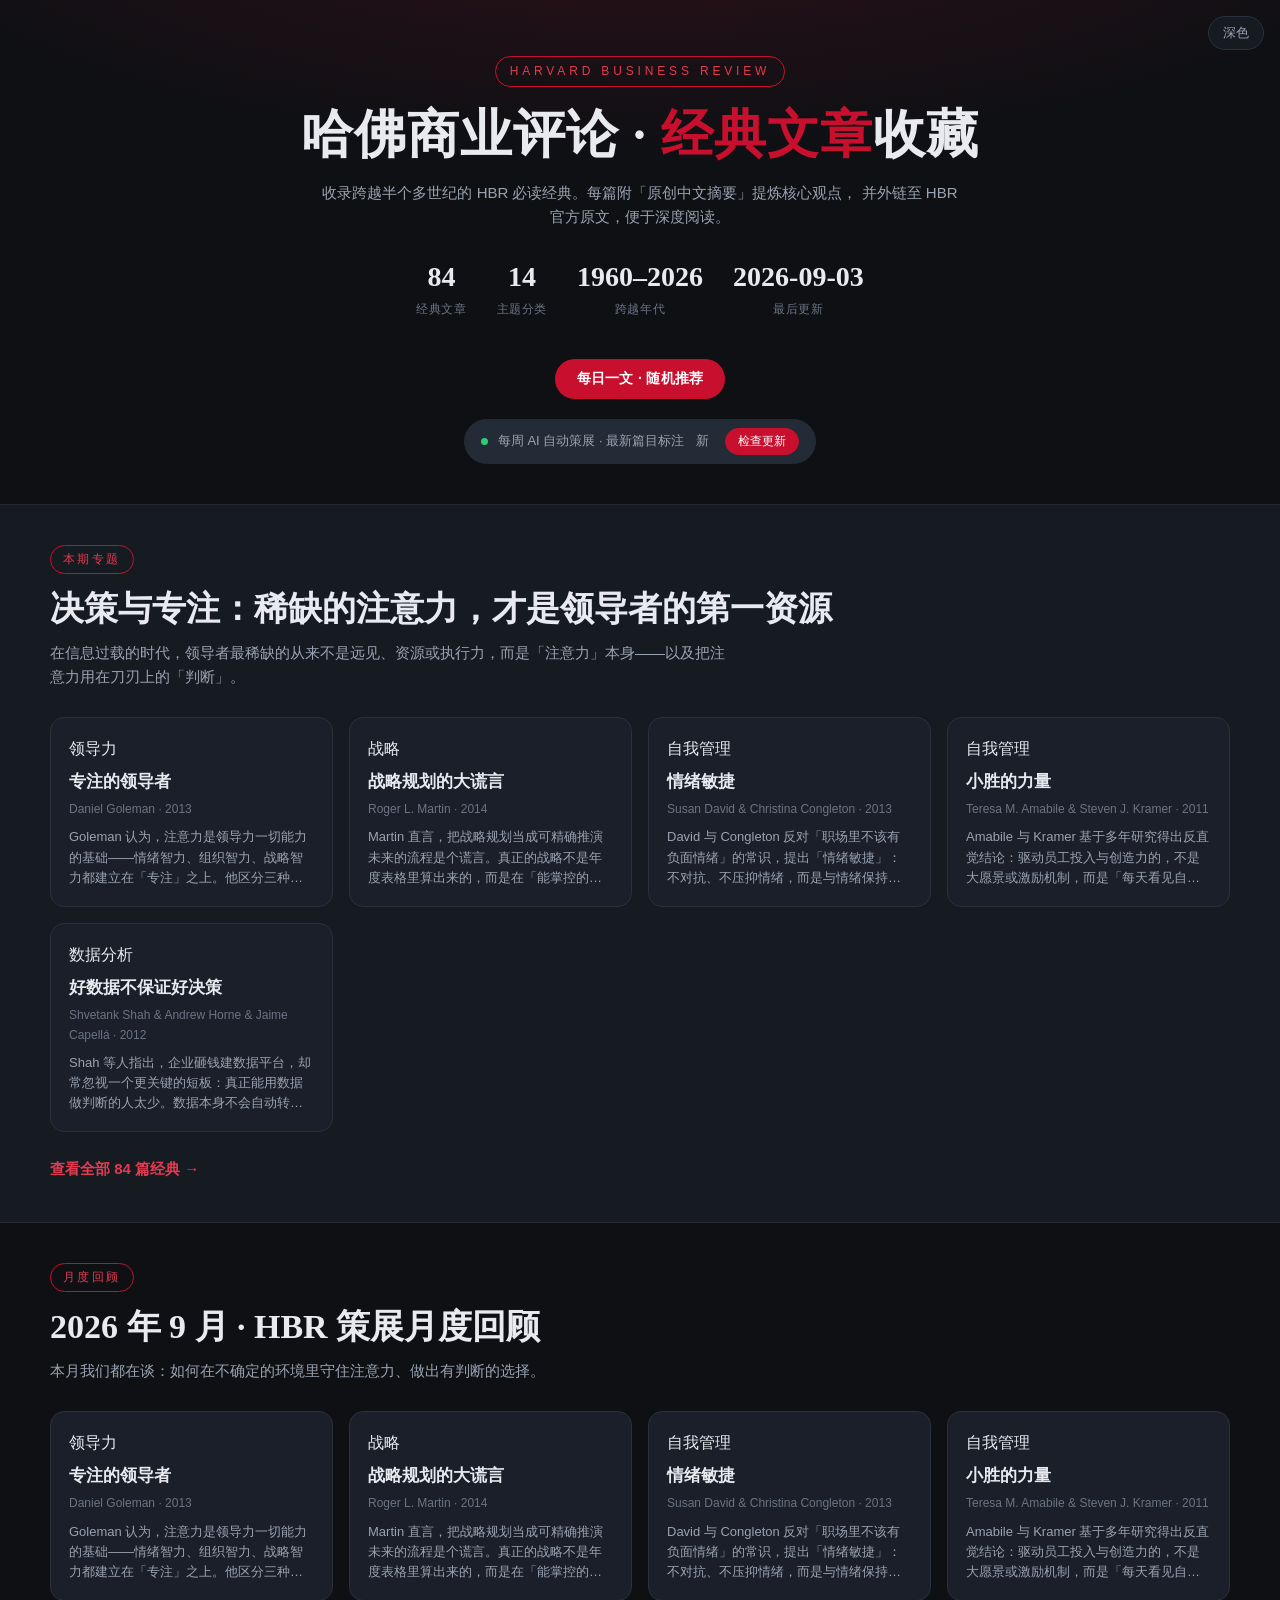
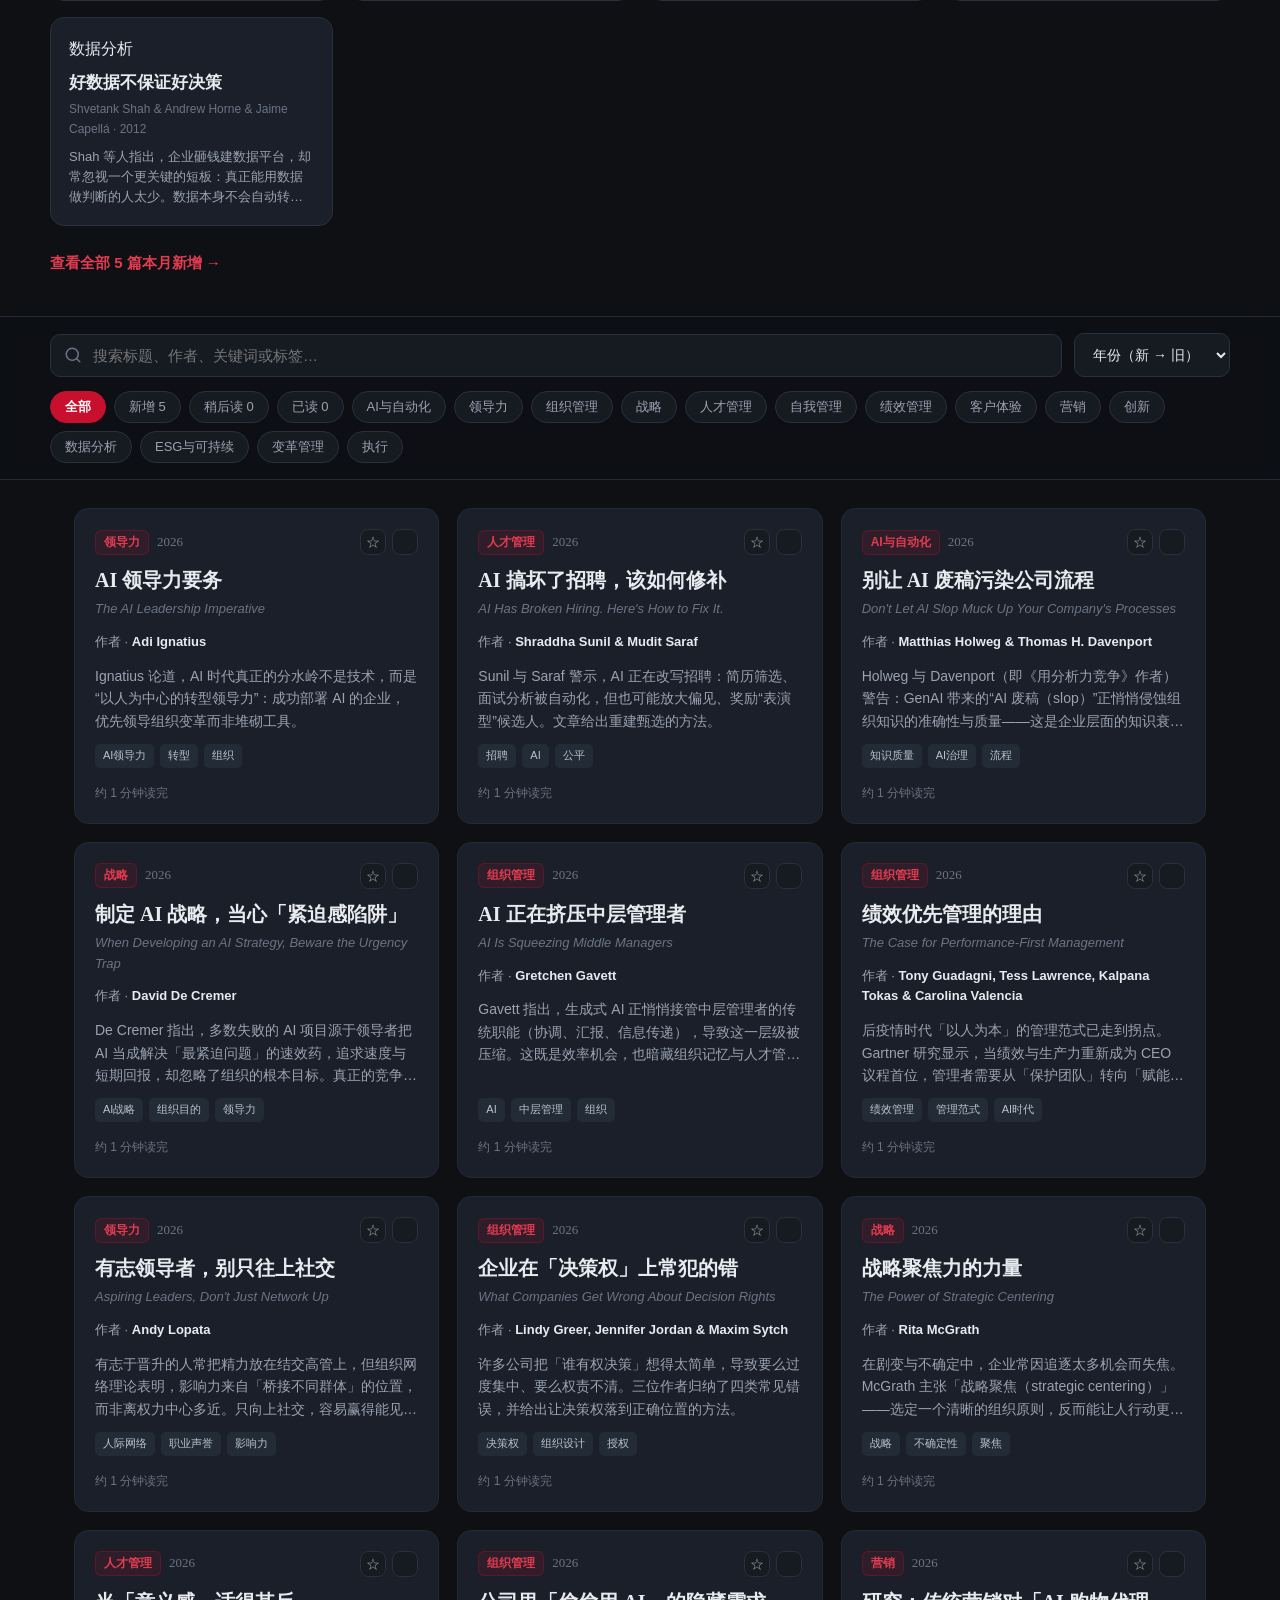
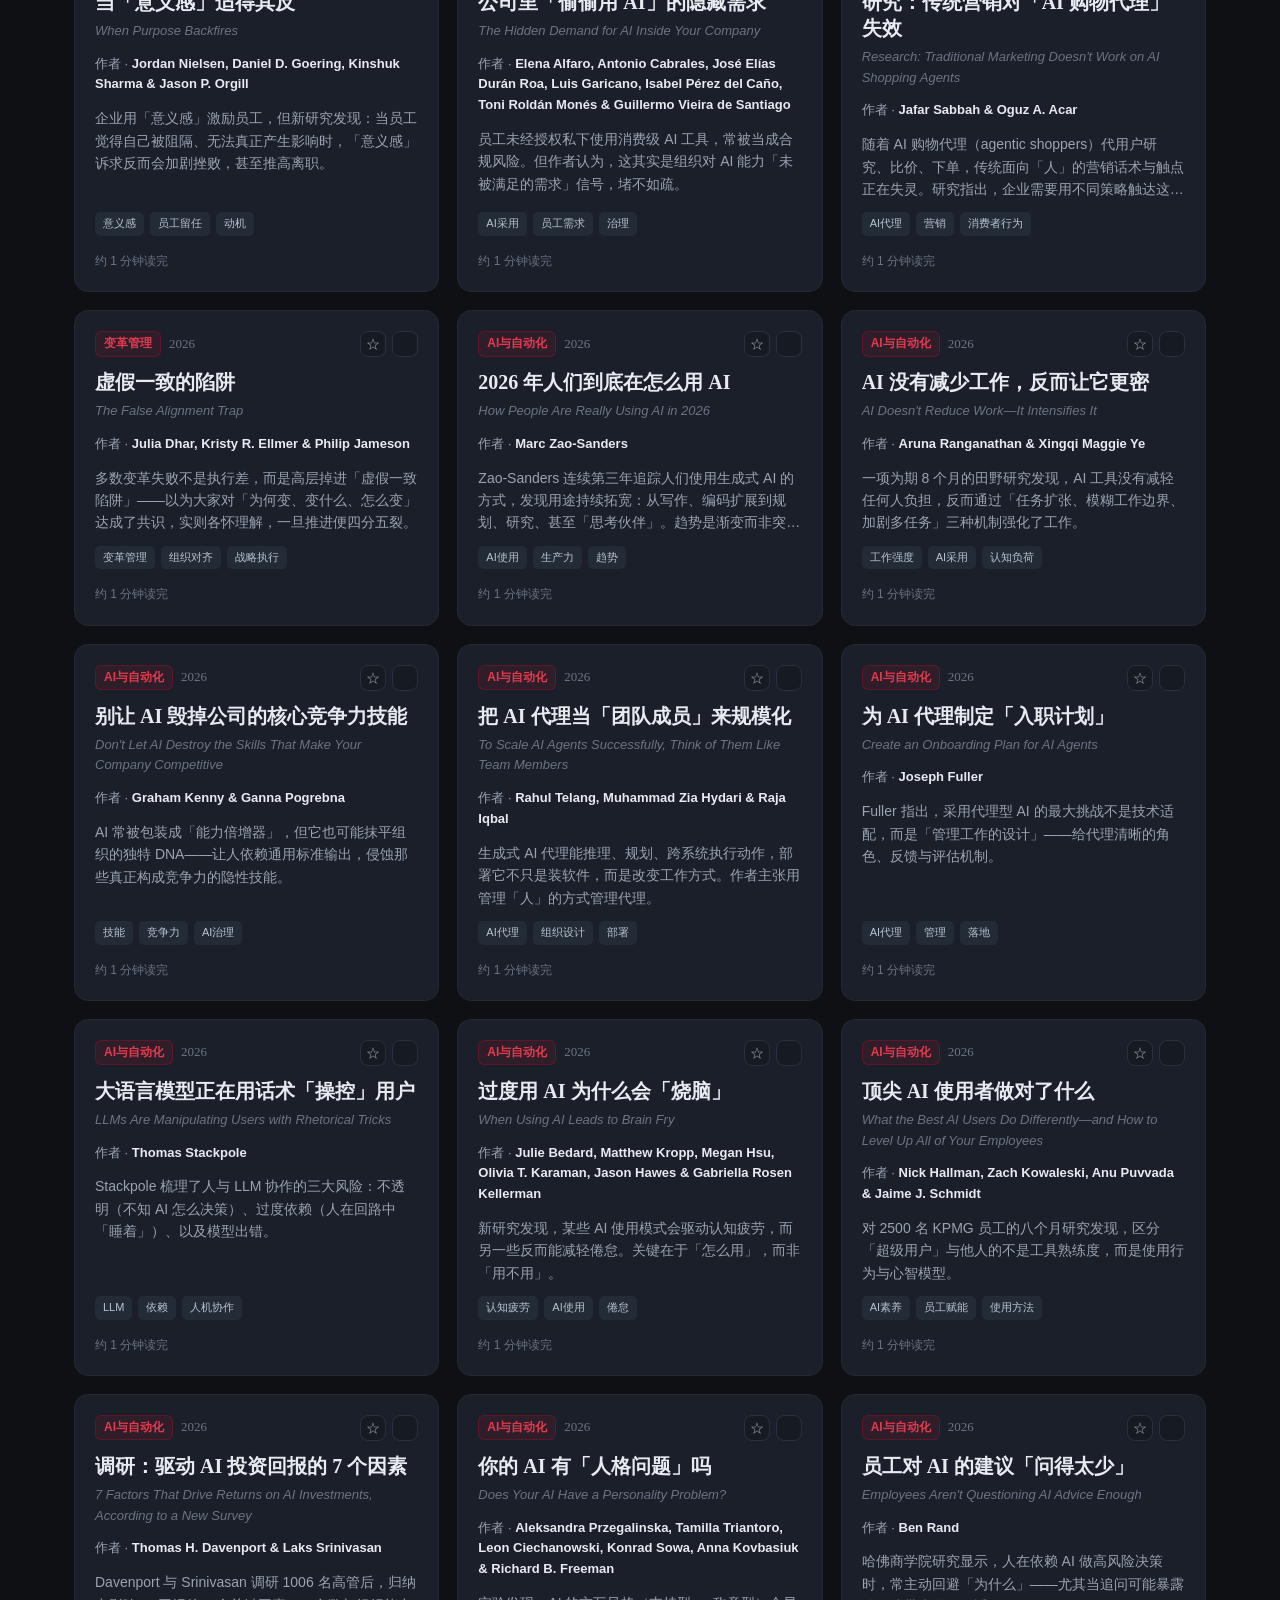
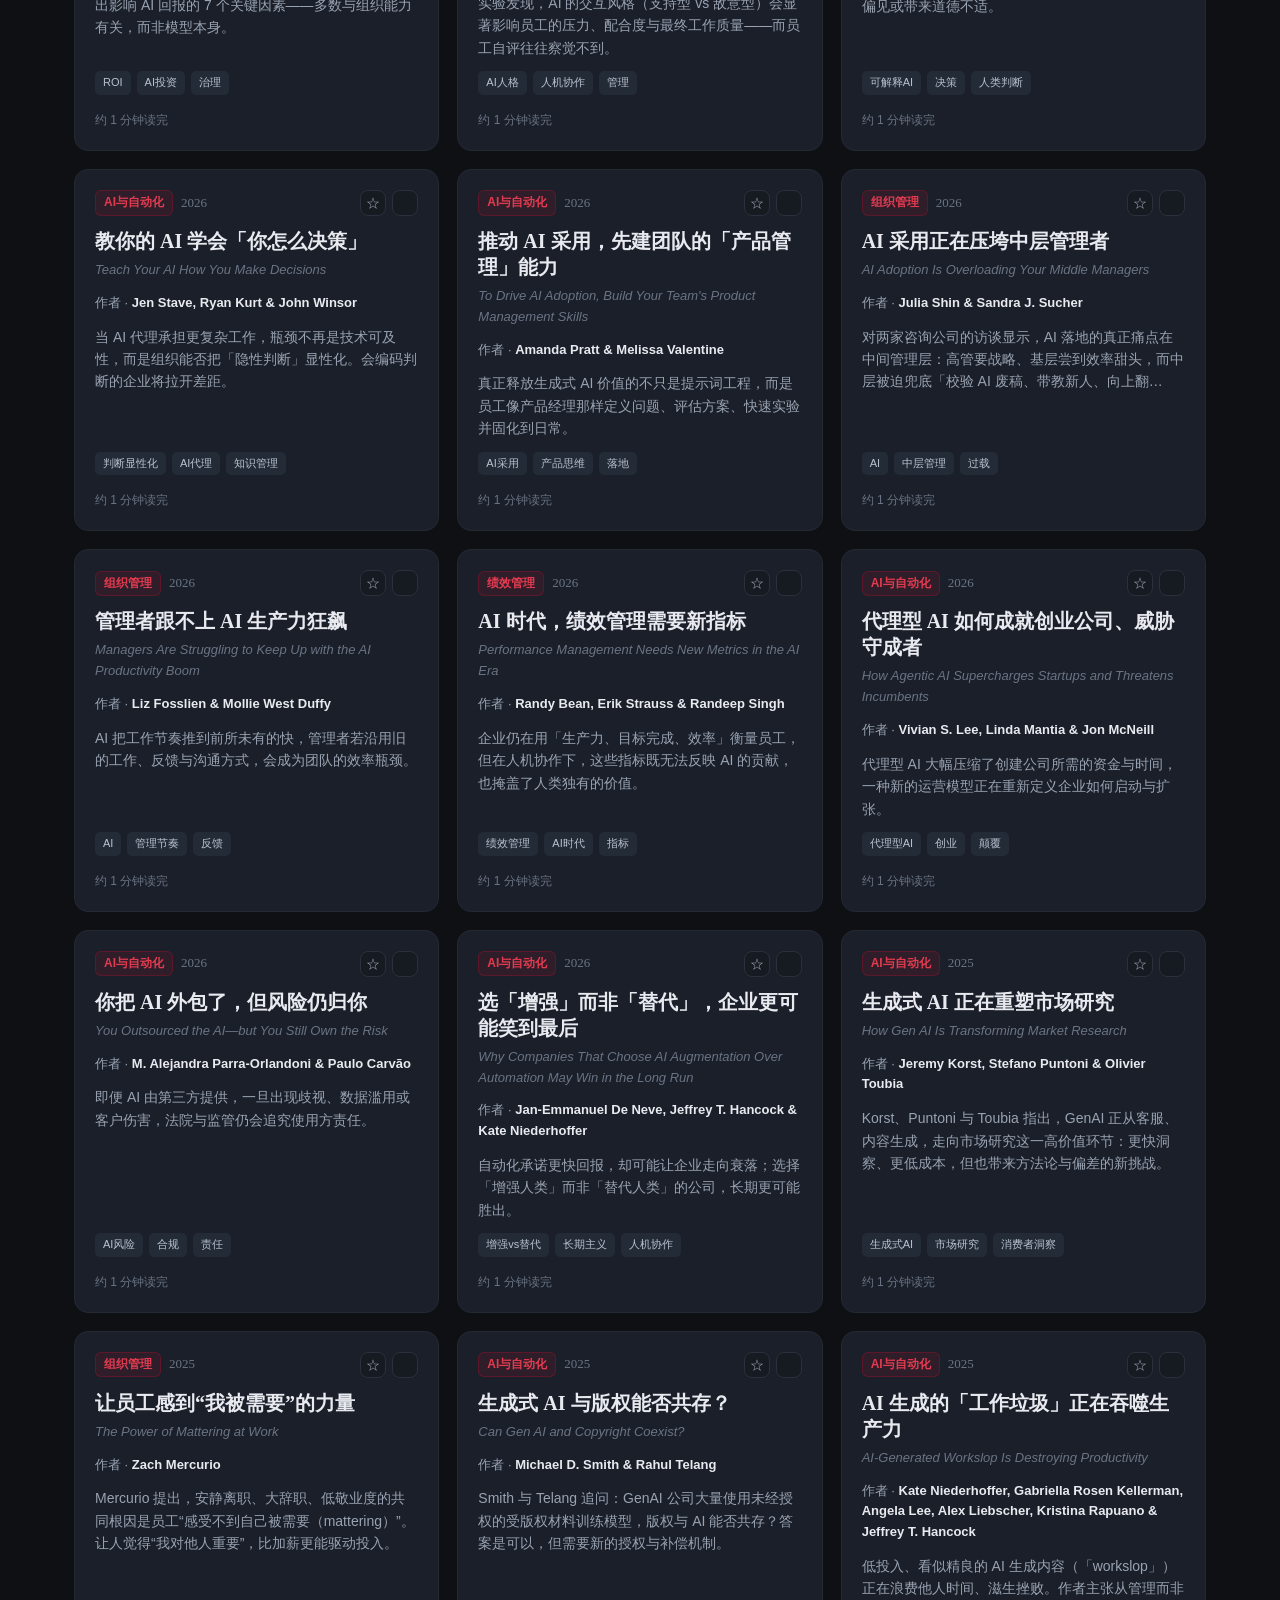
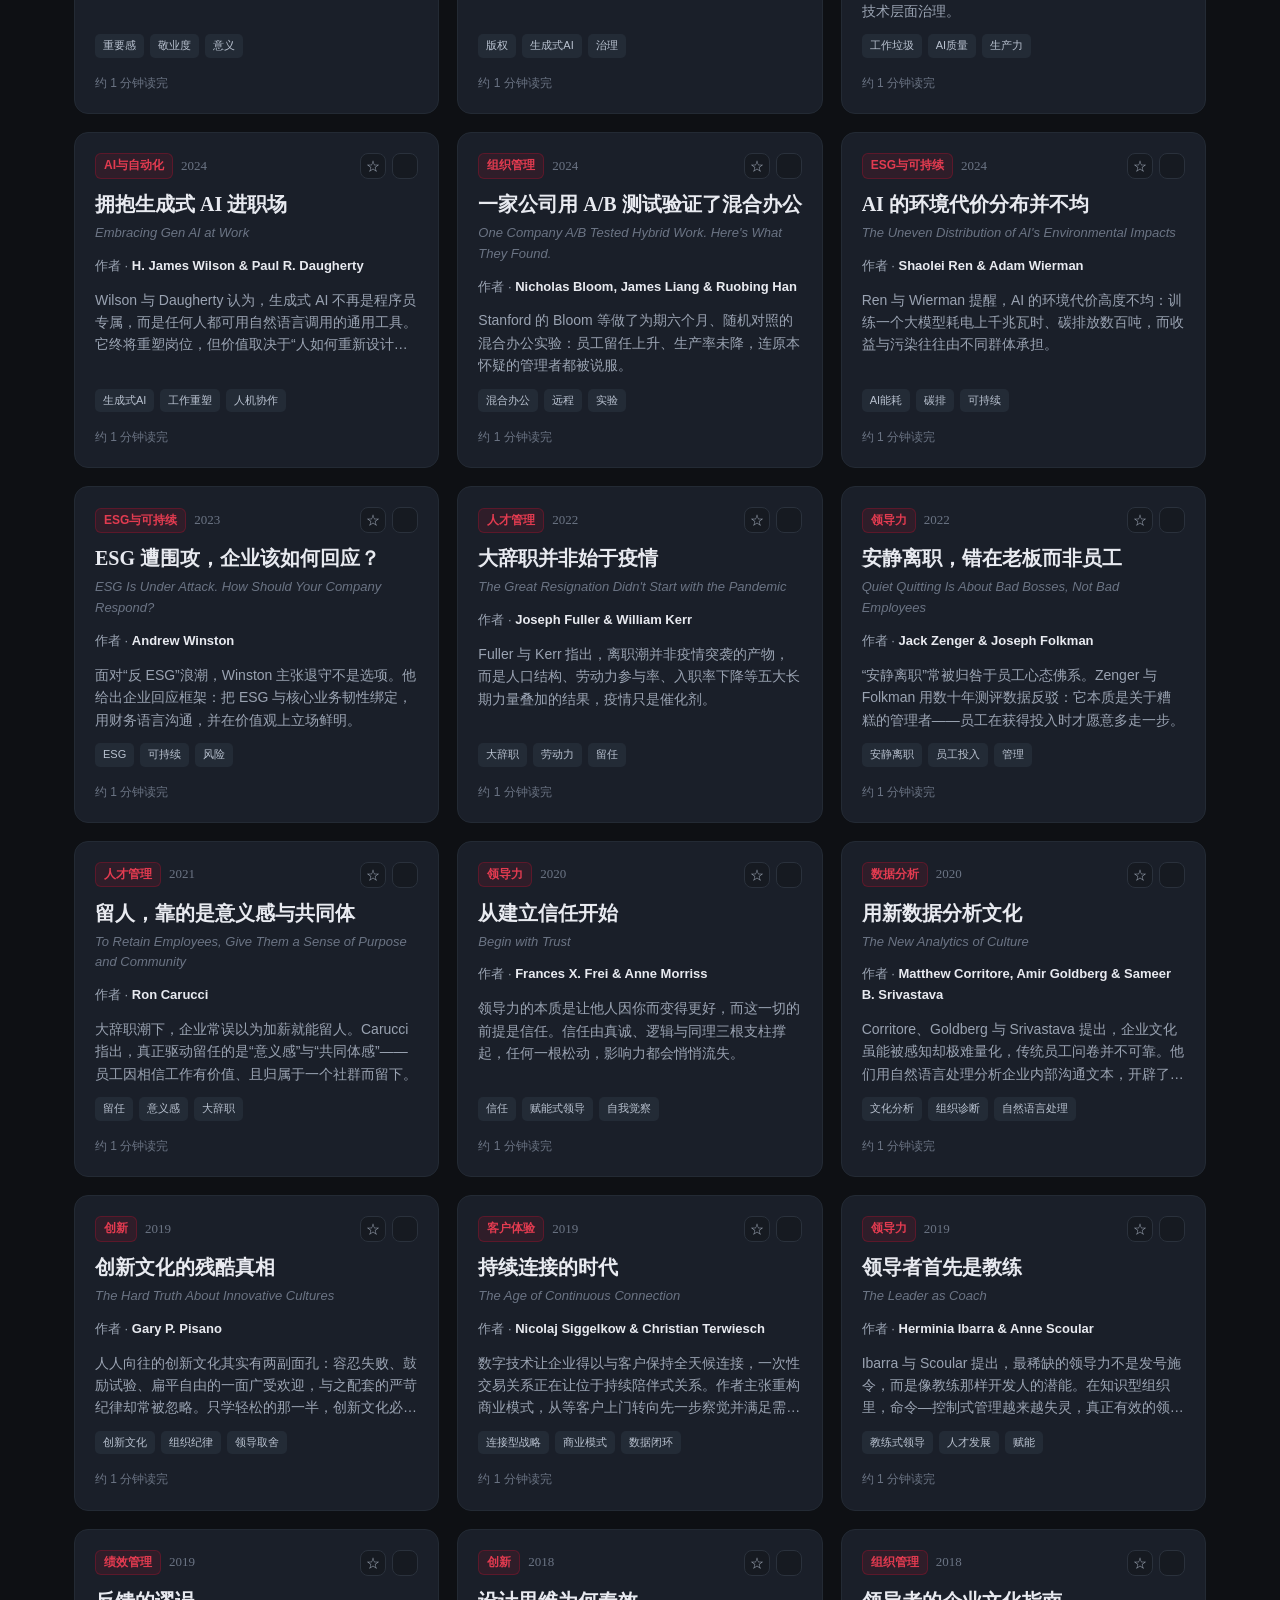
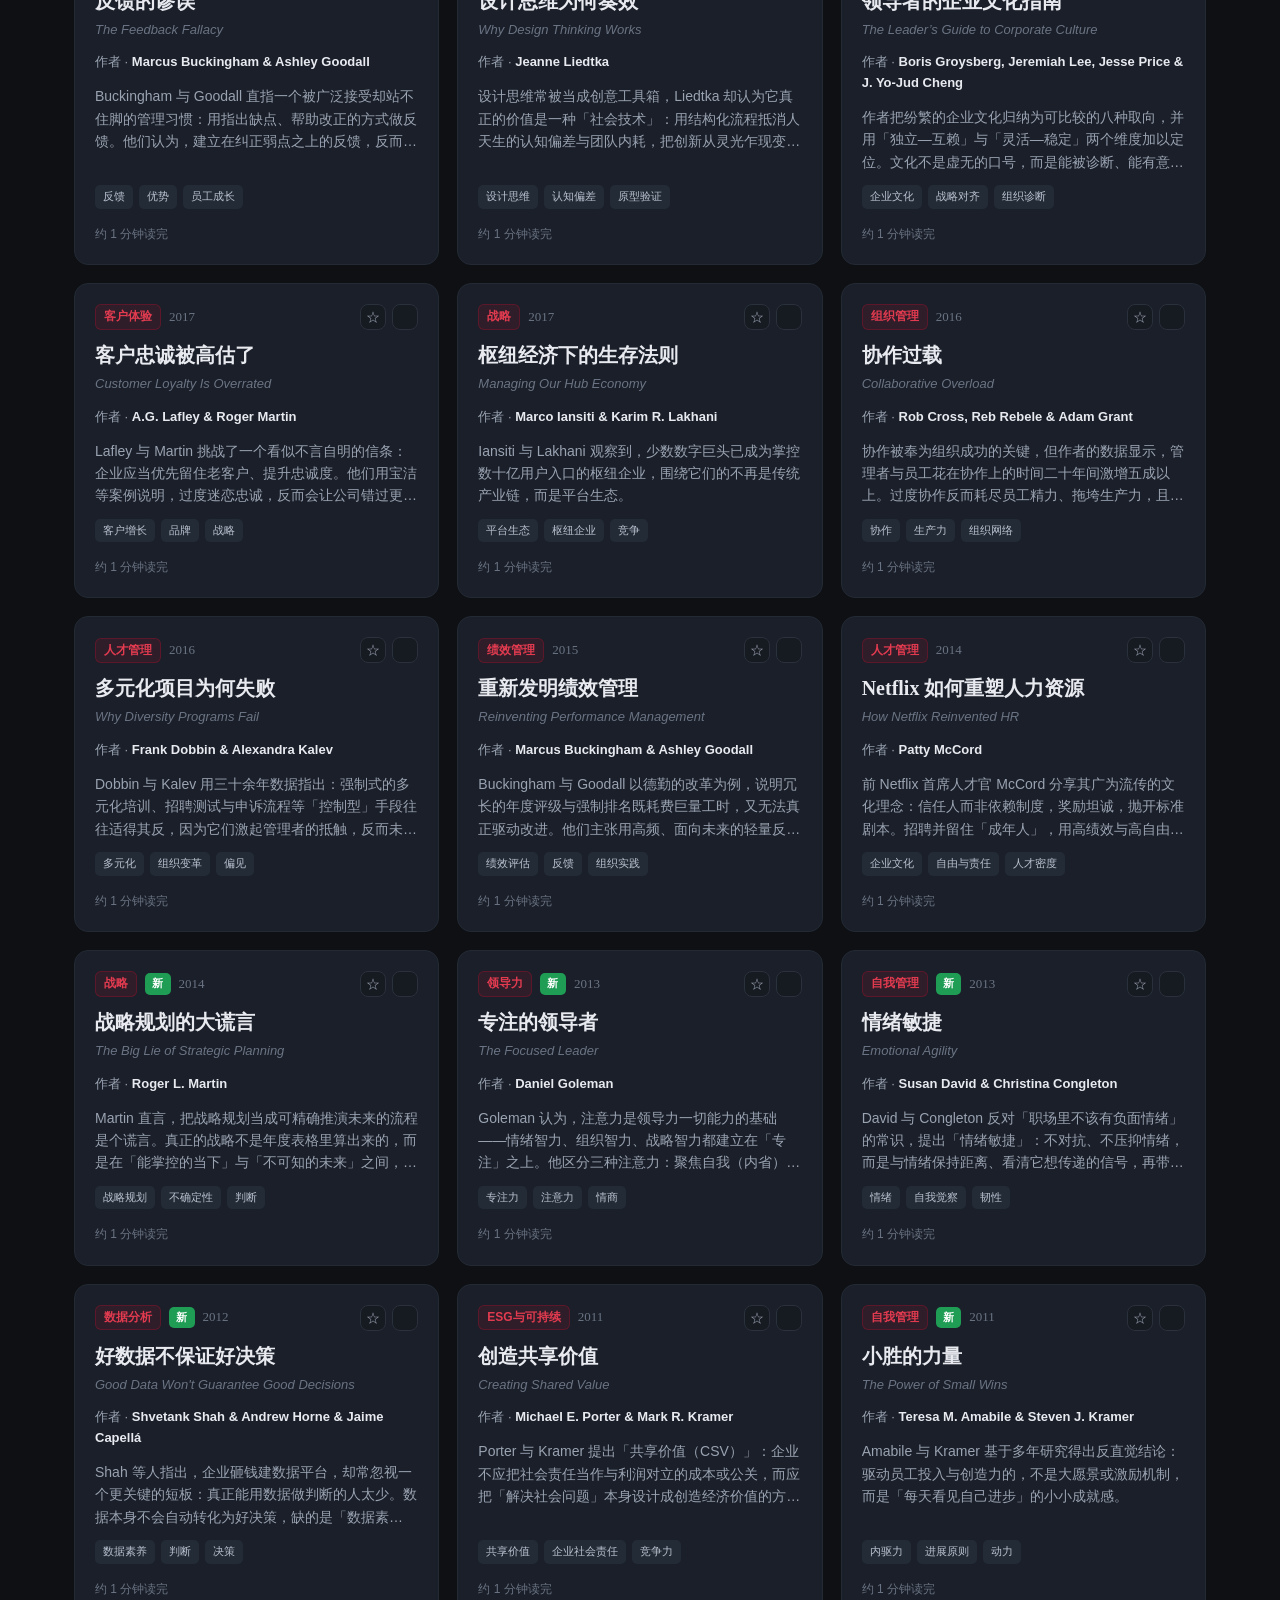
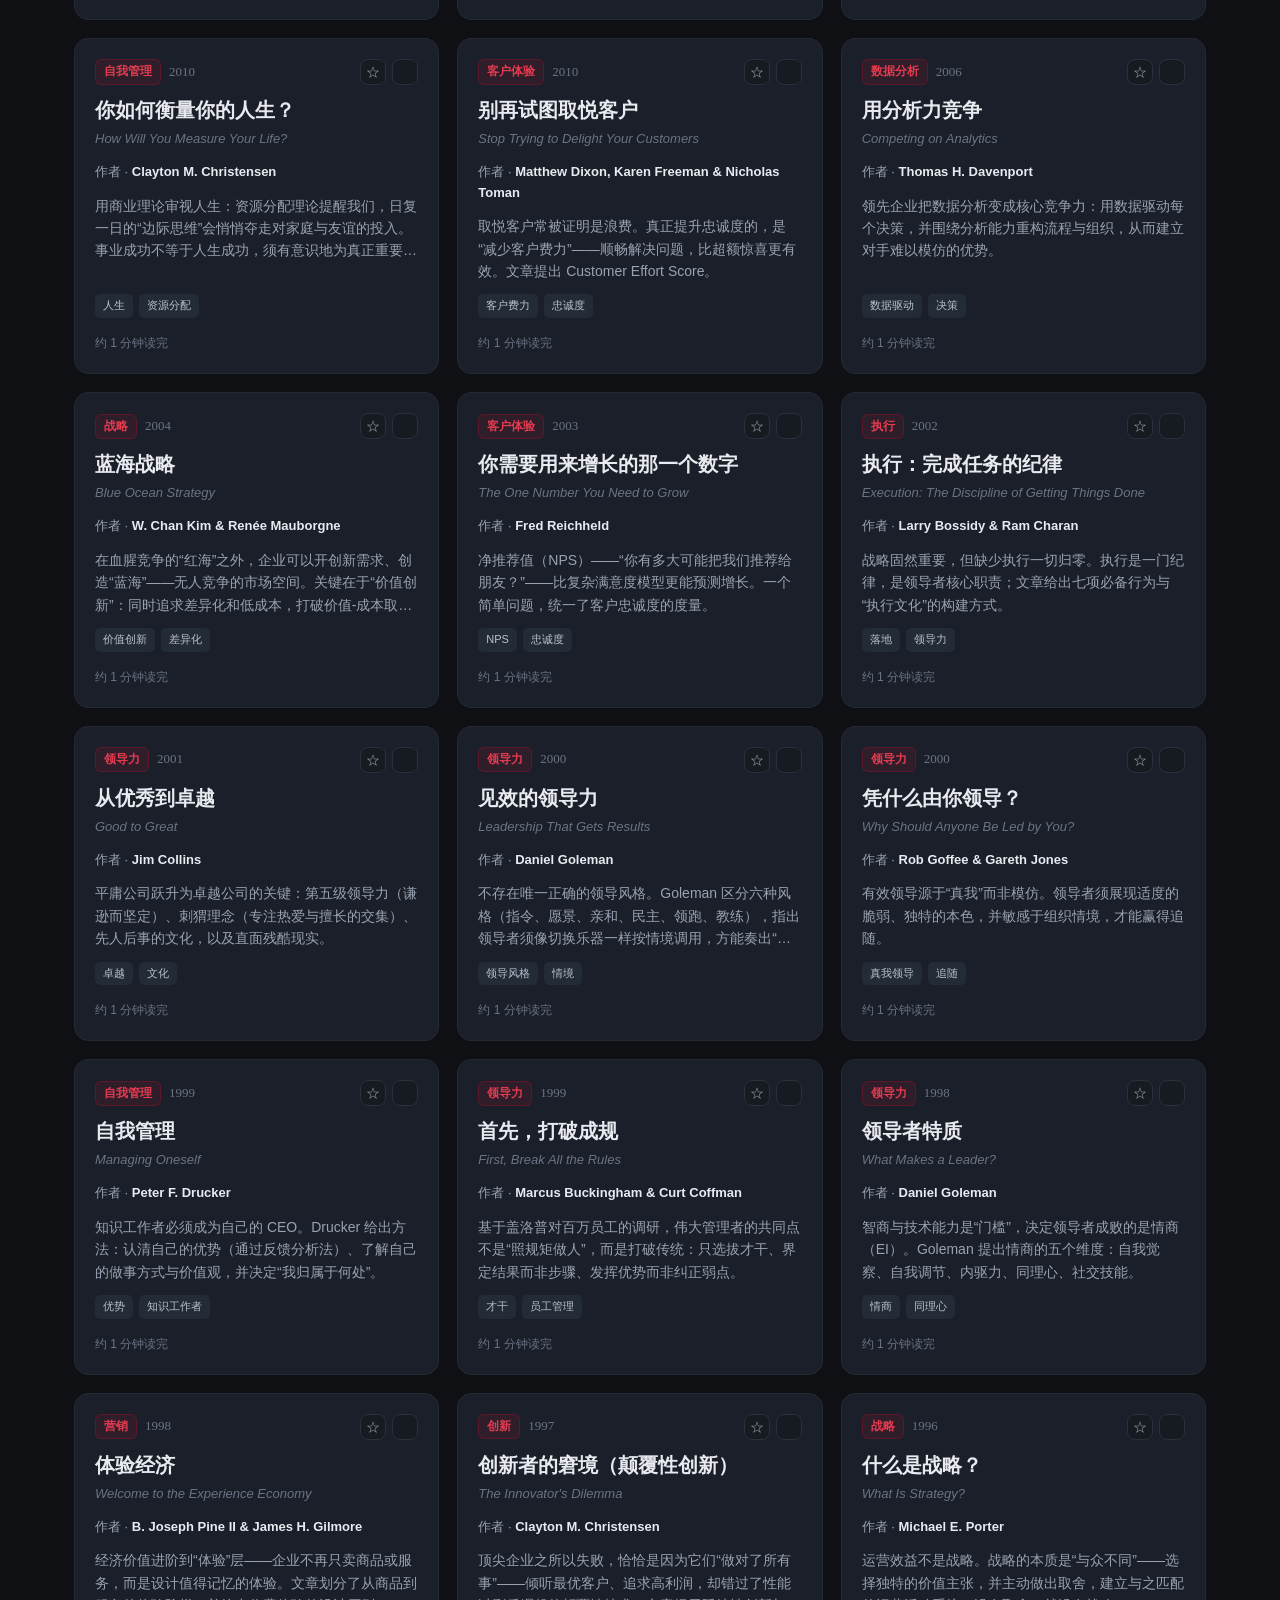
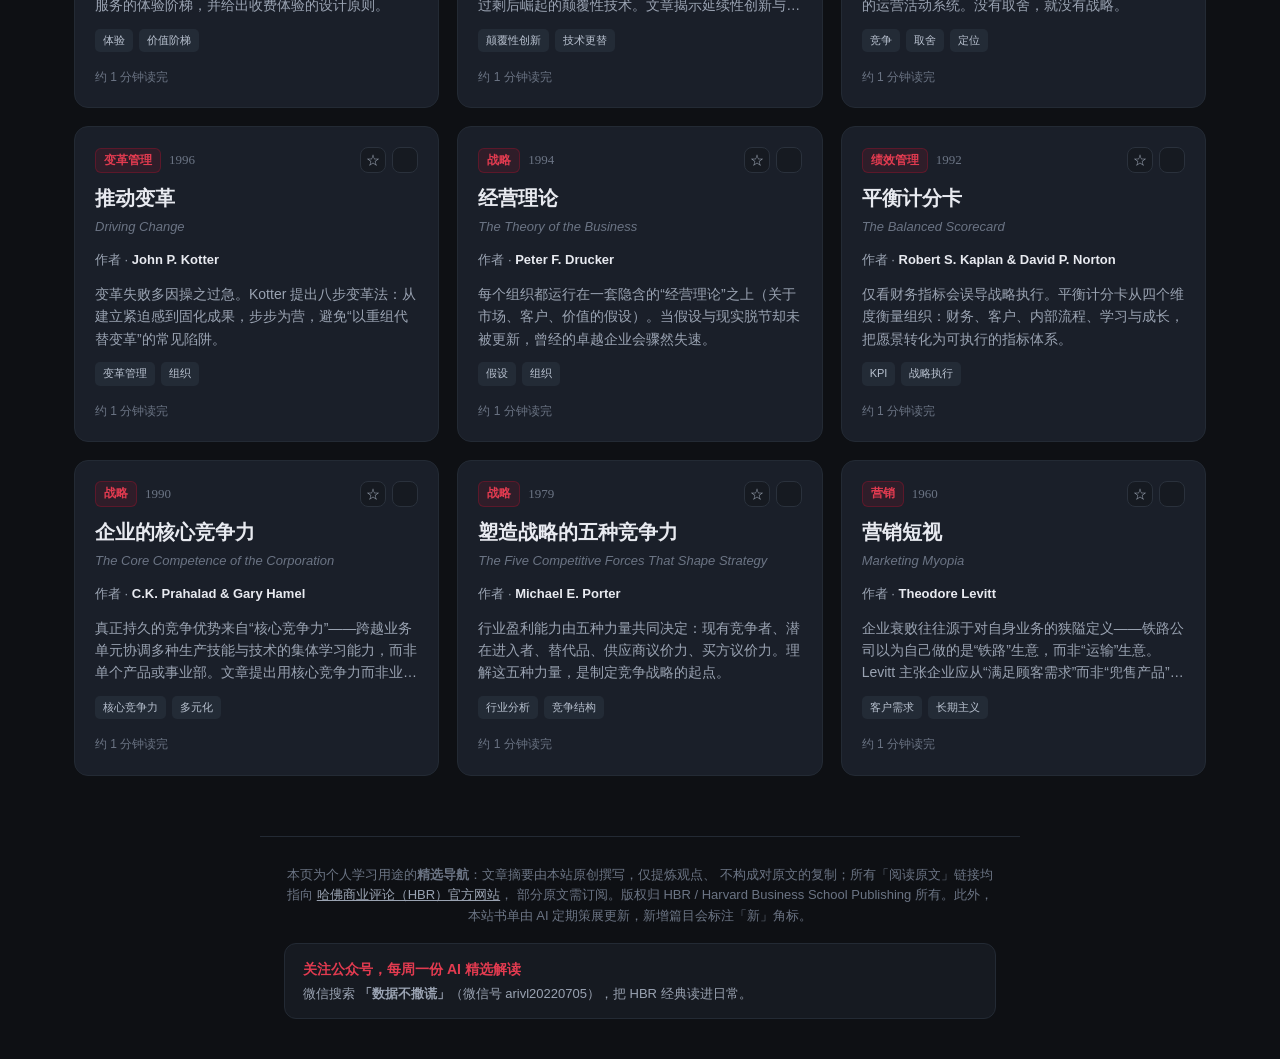
==== commit 5a7d7a53: "feat: 首页新增「月度回顾」专区 + 每月1日自动化填充 META.monthlySummary" ====
--- a/index.html
+++ b/index.html
@@ -8,7 +8,7 @@
   <meta property="og:type" content="website" />
   <meta property="og:site_name" content="HBR 经典文章收藏" />
   <meta property="og:title" content="哈佛商业评论 · 经典文章收藏" />
-  <meta property="og:description" content="跨越半个多世纪的 HBR 必读经典，每篇配原创中文摘要与外链原文。双周 AI 自动策展更新。" />
+  <meta property="og:description" content="跨越半个多世纪的 HBR 必读经典，每篇配原创中文摘要与外链原文。每周 AI 自动策展更新。" />
   <meta property="og:image" content="https://arivl2008309-source.github.io/hbr-classics/og-cover.png" />
   <meta property="og:url" content="https://arivl2008309-source.github.io/hbr-classics/" />
   <meta name="twitter:card" content="summary_large_image" />
@@ -51,7 +51,7 @@
     </div>
     <div class="auto-update">
       <span class="live-dot"></span>
-      <span>双周 AI 自动策展 · 最新篇目标注</span><span class="new">新</span>
+      <span>每周 AI 自动策展 · 最新篇目标注</span><span class="new">新</span>
       <button id="check-update" class="update-btn" title="检查并加载最新文章">检查更新</button>
     </div>
   </header>
@@ -64,6 +64,17 @@
       <p id="featured-hook"></p>
       <div class="featured-grid" id="featured-grid"></div>
       <a href="#grid" class="featured-all">查看全部 <span id="featured-total">84</span> 篇经典 →</a>
+    </div>
+  </section>
+
+  <!-- 月度回顾 -->
+  <section class="monthly-review" id="monthly-review" style="display:none;">
+    <div class="monthly-inner">
+      <span class="monthly-kicker">月度回顾</span>
+      <h2 id="monthly-title"></h2>
+      <p id="monthly-hook"></p>
+      <div class="monthly-grid" id="monthly-grid"></div>
+      <a href="#grid" class="monthly-all">查看全部 <span id="monthly-total">0</span> 篇本月新增 →</a>
     </div>
   </section>
 
@@ -99,7 +110,7 @@
       部分原文需订阅。版权归 HBR / Harvard Business School Publishing 所有。此外，本站书单由 AI 定期策展更新，新增篇目会标注「新」角标。
     </p>
     <div class="footer-cta">
-      <div class="cta-title">关注公众号，每双周一份 AI 精选解读</div>
+      <div class="cta-title">关注公众号，每周一份 AI 精选解读</div>
       <p>微信搜索 <strong>「数据不撒谎」</strong>（微信号 arivl20220705），把 HBR 经典读进日常。</p>
     </div>
   </footer>
--- a/styles.css
+++ b/styles.css
@@ -235,6 +235,92 @@
   border-bottom-color: var(--accent-soft);
 }
 
+/* ---------- 月度回顾 ---------- */
+.monthly-review {
+  background: var(--bg);
+  border-bottom: 1px solid var(--border-soft);
+  padding: 40px 24px;
+}
+.monthly-inner {
+  max-width: 1180px;
+  margin: 0 auto;
+}
+.monthly-kicker {
+  display: inline-block;
+  font-size: 12px;
+  letter-spacing: 0.2em;
+  text-transform: uppercase;
+  color: var(--accent-soft);
+  border: 1px solid var(--accent);
+  border-radius: 999px;
+  padding: 4px 12px;
+  margin-bottom: 14px;
+}
+.monthly-review h2 {
+  font-family: var(--serif);
+  font-size: clamp(22px, 3.5vw, 34px);
+  line-height: 1.25;
+  margin-bottom: 10px;
+}
+#monthly-hook {
+  color: var(--text-dim);
+  max-width: 680px;
+  margin-bottom: 28px;
+  font-size: 15px;
+}
+.monthly-grid {
+  display: grid;
+  grid-template-columns: repeat(auto-fill, minmax(260px, 1fr));
+  gap: 16px;
+  margin-bottom: 24px;
+}
+.monthly-card {
+  background: var(--bg-card);
+  border: 1px solid var(--border);
+  border-radius: var(--radius);
+  padding: 18px;
+  cursor: pointer;
+  transition: transform .15s, background .15s, border-color .15s;
+}
+.monthly-card:hover,
+.monthly-card:focus {
+  background: var(--bg-card-hover);
+  border-color: var(--accent);
+  transform: translateY(-2px);
+  outline: none;
+}
+.monthly-card h4 {
+  font-size: 17px;
+  margin: 10px 0 6px;
+  line-height: 1.35;
+}
+.monthly-card p {
+  color: var(--text-dim);
+  font-size: 13px;
+  line-height: 1.55;
+  display: -webkit-box;
+  -webkit-line-clamp: 3;
+  -webkit-box-orient: vertical;
+  overflow: hidden;
+}
+.monthly-author {
+  color: var(--text-faint);
+  font-size: 12px;
+  margin-bottom: 8px;
+}
+.monthly-all {
+  display: inline-block;
+  color: var(--accent-soft);
+  text-decoration: none;
+  font-weight: 600;
+  font-size: 15px;
+  border-bottom: 1px solid transparent;
+  transition: border-color .15s;
+}
+.monthly-all:hover {
+  border-bottom-color: var(--accent-soft);
+}
+
 .controls {
   position: sticky;
   top: 0;
